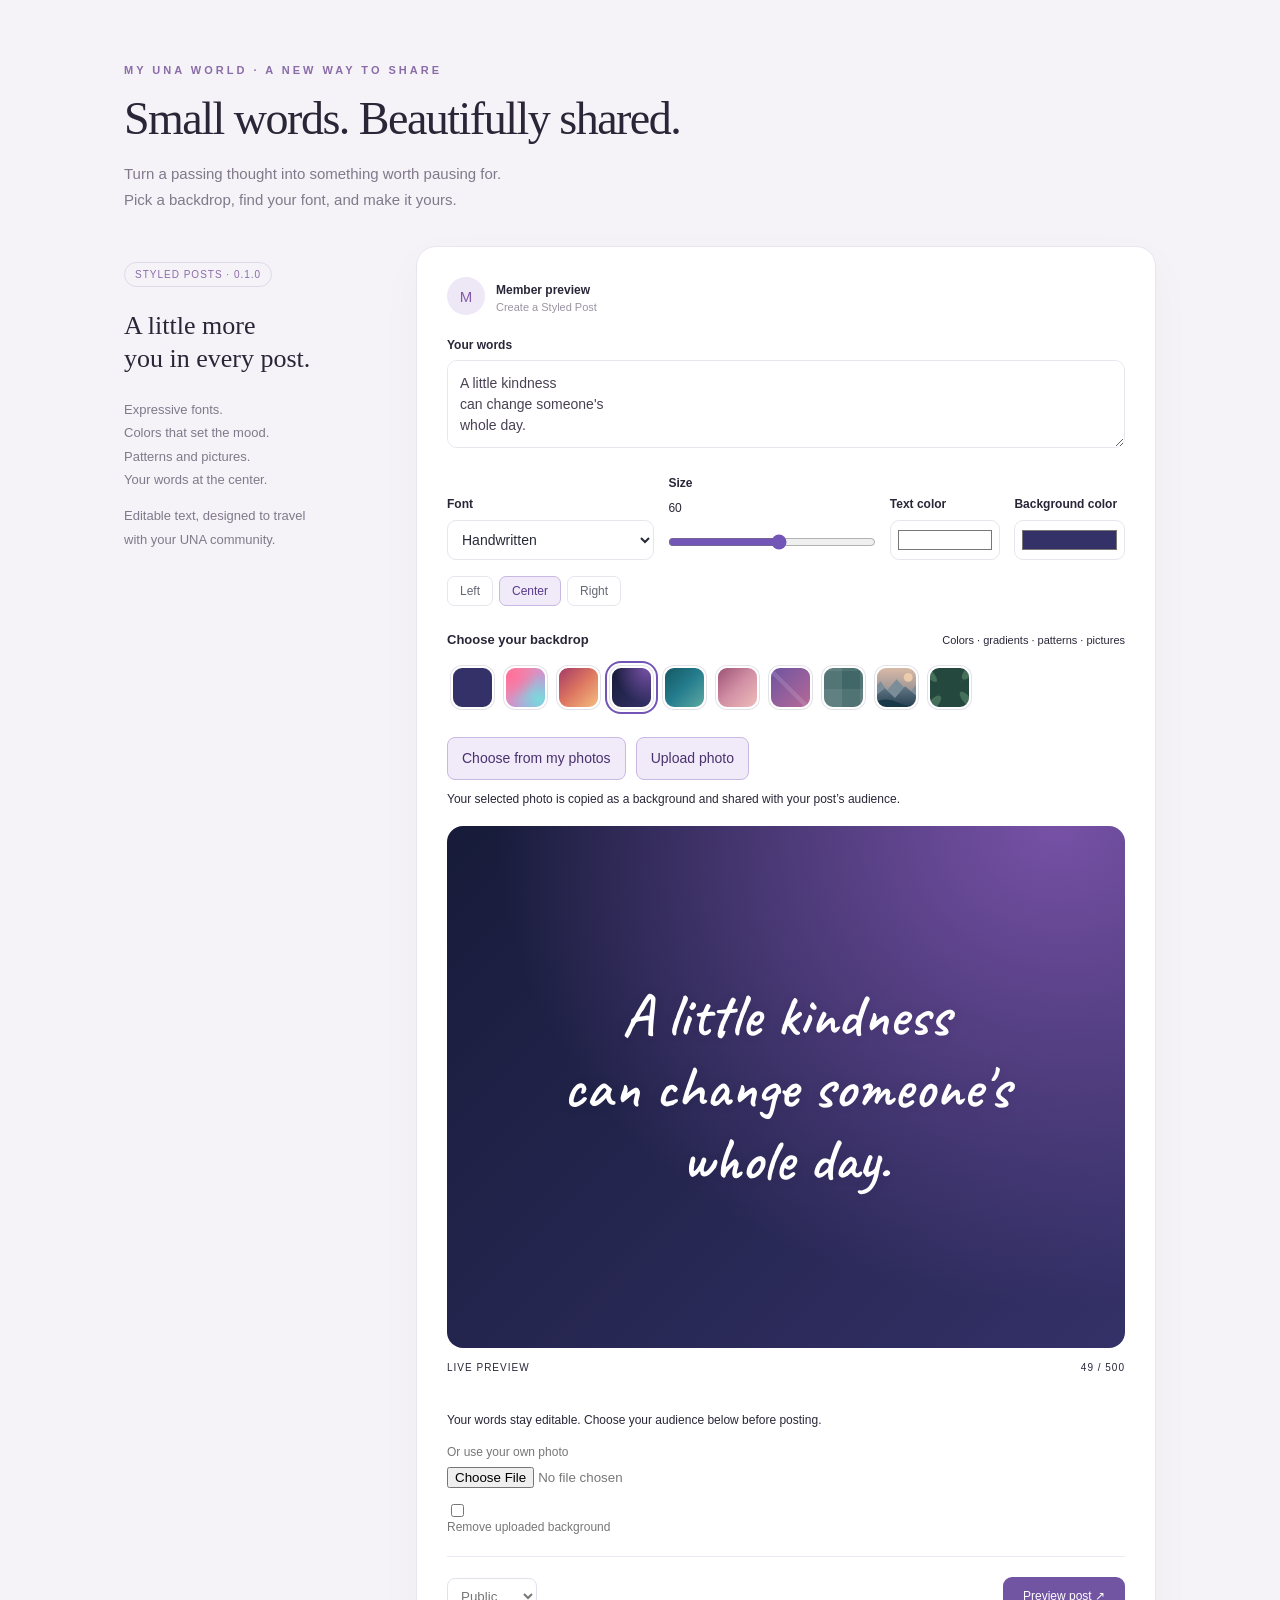
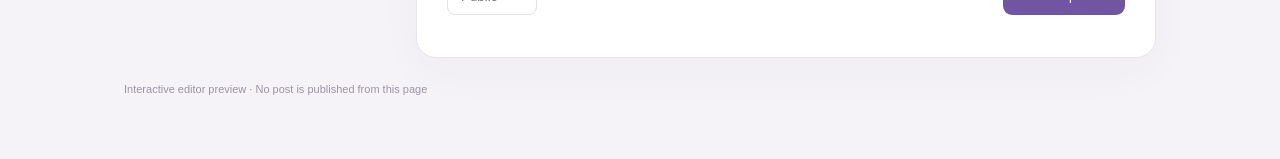
==== preview/index.html @ e05cf2c1 "Import verified Styled Posts 0.1.0 RC3 source Exact source tree from local development checkpoint a1" ====
<!doctype html><html lang="en"><head><meta charset="utf-8"><meta name="viewport" content="width=device-width,initial-scale=1"><title>My UNA Styled Posts — Editor preview</title><link rel="stylesheet" href="../modules/newton/my_una_styled_posts/template/css/card.css"><link rel="stylesheet" href="../modules/newton/my_una_styled_posts/template/css/composer.css"><style>
*{box-sizing:border-box}body{margin:0;background:#f5f3f7;color:#292638;font-family:Arial,sans-serif}.shell{max-width:1080px;margin:64px auto;padding:0 24px}.eyebrow{color:#8a6ca8;font-size:11px;letter-spacing:3px;font-weight:bold}h1{font-family:Georgia,serif;font-size:46px;letter-spacing:-1.5px;font-weight:400;margin:16px 0}.intro{color:#81798b;line-height:1.7;max-width:500px;font-size:15px;margin-bottom:34px}.workspace{display:grid;grid-template-columns:250px minmax(0,1fr);gap:42px}.note{padding-top:16px}.note h2{font:400 26px/1.3 Georgia,serif}.note p{font-size:13px;line-height:1.8;color:#81798b}.pill{display:inline-block;border:1px solid #e0d8ea;color:#8a6ca8;border-radius:20px;padding:6px 10px;font-size:10px;letter-spacing:1px}.editor{min-width:0;background:white;padding:30px;border-radius:20px;border:1px solid #e9e4ee;box-shadow:0 14px 45px #47305608}.author{display:flex;gap:11px;align-items:center;margin-bottom:20px}.avatar{width:38px;height:38px;border-radius:50%;background:#eee7f5;color:#8159a8;display:grid;place-items:center;font-size:15px}.author strong{font-size:12px}.author small{display:block;color:#9993a2;font-size:11px;margin-top:3px}.words{width:100%;resize:vertical;min-height:88px;border:1px solid #e7e6ed;border-radius:10px;padding:12px;font:14px/1.5 Arial;margin:7px 0 22px;color:#494154}.field-label{font-size:12px;font-weight:bold}.upload{display:block;font-size:12px;margin-top:16px;color:#777}.upload input{display:block;margin-top:8px;max-width:100%}.actions{display:flex;justify-content:space-between;align-items:center;border-top:1px solid #eee8f3;margin-top:22px;padding-top:20px}.actions select{padding:9px;border:1px solid #e5dfec;border-radius:8px;color:#777;background:white}.actions button{background:#7255a2;color:white;border:0;border-radius:9px;padding:12px 20px;font-size:12px}.preview-banner{font-size:11px;color:#9d94a5;margin:25px 0}.demo-message{font-size:12px;color:#7255a2}@media(max-width:760px){.shell{margin:30px auto}.workspace{grid-template-columns:1fr;gap:12px}.note{display:none}h1{font-size:36px}.editor{padding:18px}.intro{margin-bottom:22px}}
</style></head><body><main class="shell"><div class="eyebrow">MY UNA WORLD · A NEW WAY TO SHARE</div><h1>Small words. Beautifully shared.</h1><p class="intro">Turn a passing thought into something worth pausing for.<br>Pick a backdrop, find your font, and make it yours.</p><div class="workspace"><aside class="note"><span class="pill">STYLED POSTS · 0.1.0</span><h2>A little more<br>you in every post.</h2><p>Expressive fonts.<br>Colors that set the mood.<br>Patterns and pictures.<br>Your words at the center.</p><p>Editable text, designed to travel<br>with your UNA community.</p></aside><section class="editor"><div class="author"><div class="avatar">M</div><div><strong>Member preview</strong><small>Create a Styled Post</small></div></div><form onsubmit="event.preventDefault();document.querySelector('.demo-message').textContent='Preview only — posting is handled by the installed UNA module.'"><label class="field-label" for="words">Your words</label><textarea class="words" name="text" id="words">A little kindness
can change someone&#039;s
whole day.</textarea><input type="hidden" name="font_name" value="classic"><input type="hidden" name="font_size" value="48"><input type="hidden" name="text_color" value="#FFFFFF"><input type="hidden" name="text_align" value="center"><input type="hidden" name="background" value="aurora"><input type="hidden" name="background_color" value="#6554C0"><section class="nwsp-composer" aria-label="Style your post"><div class="nwsp-toolbar"><label>Font<select data-control="font_name"><option value="classic">Classic</option><option value="modern">Modern</option><option value="handwritten" selected>Handwritten</option><option value="editorial">Editorial</option><option value="mono">Typewriter</option></select></label><label>Size <output data-size-label>60</output><input type="range" data-control="font_size" min="18" max="96" step="1" value="60"></label><label>Text color<input type="color" data-control="text_color" value="#FFFFFF"></label><label>Background color<input type="color" data-control="background_color" value="#343168"></label></div><div class="nwsp-align" role="group" aria-label="Text alignment"><button type="button" data-align="left" aria-label="Align Left" aria-pressed="false">Left</button><button type="button" data-align="center" aria-label="Align Center" aria-pressed="true">Center</button><button type="button" data-align="right" aria-label="Align Right" aria-pressed="false">Right</button></div><div class="nwsp-background-heading"><strong>Choose your backdrop</strong><span>Colors · gradients · patterns · pictures</span></div><div class="nwsp-swatches" role="group" aria-label="Backgrounds"><button type="button" class="nwsp-swatch" data-background="solid" aria-label="Solid color" aria-pressed="false" title="Solid color" style="background-color:#343168;background-image:none"></button><button type="button" class="nwsp-swatch" data-background="aurora" aria-label="Aurora" aria-pressed="false" title="Aurora" style="background-color:#6554C0;background-image:radial-gradient(at 10% 20%,#ff709c 0,transparent 55%),radial-gradient(at 85% 80%,#79dbda 0,transparent 60%),linear-gradient(135deg,#fa8b9c,#ad9af2)"></button><button type="button" class="nwsp-swatch" data-background="sunset" aria-label="Golden hour" aria-pressed="false" title="Golden hour" style="background-color:#6554C0;background-image:linear-gradient(135deg,#a43966,#de7760 50%,#f4be81)"></button><button type="button" class="nwsp-swatch" data-background="midnight" aria-label="Midnight" aria-pressed="true" title="Midnight" style="background-color:#6554C0;background-image:radial-gradient(at 90% 0%,#7751a6,transparent 65%),linear-gradient(135deg,#171b39,#343168)"></button><button type="button" class="nwsp-swatch" data-background="ocean" aria-label="Ocean" aria-pressed="false" title="Ocean" style="background-color:#6554C0;background-image:linear-gradient(135deg,#145965,#257d8e 50%,#5eaaa1)"></button><button type="button" class="nwsp-swatch" data-background="rose" aria-label="Rose" aria-pressed="false" title="Rose" style="background-color:#6554C0;background-image:linear-gradient(135deg,#9d5275,#d290a5,#efbdba)"></button><button type="button" class="nwsp-swatch" data-background="confetti" aria-label="Confetti" aria-pressed="false" title="Confetti" style="background-color:#6554C0;background-image:repeating-linear-gradient(45deg,transparent 0 24px,#ffffff20 24px 28px),linear-gradient(135deg,#6e54a1,#b66997)"></button><button type="button" class="nwsp-swatch" data-background="gingham" aria-label="Gingham" aria-pressed="false" title="Gingham" style="background-color:#6554C0;background-image:repeating-linear-gradient(0deg,#ffffff14 0 18px,transparent 18px 36px),repeating-linear-gradient(90deg,#ffffff18 0 18px,transparent 18px 36px),linear-gradient(#416768,#416768)"></button><button type="button" class="nwsp-swatch" data-background="mountains" aria-label="Quiet mountains" aria-pressed="false" title="Quiet mountains" style="background-color:#6554C0;background-image:none;background-image:url(../modules/newton/my_una_styled_posts/template/images/backgrounds/mountains.svg)"></button><button type="button" class="nwsp-swatch" data-background="botanical" aria-label="Botanical" aria-pressed="false" title="Botanical" style="background-color:#6554C0;background-image:none;background-image:url(../modules/newton/my_una_styled_posts/template/images/backgrounds/botanical.svg)"></button></div><div class="nwsp-photo-actions"><button type="button" data-choose-photos>Choose from my photos</button><button type="button" data-upload-photo>Upload photo</button><input type="hidden" name="background_photo" value="0"></div><p class="nwsp-help">Your selected photo is copied as a background and shared with your post’s audience.</p><dialog class="nwsp-photo-dialog" aria-label="Choose from my photos"><div class="nwsp-photo-heading"><strong>Choose from my photos</strong><button type="button" data-close-photos aria-label="Close photo picker">Close</button></div><p data-photo-status role="status" aria-live="polite"></p><div class="nwsp-photo-grid"></div><button type="button" data-more-photos hidden>Load more photos</button></dialog><div class="nwsp-preview"><article class="nwsp-card" data-font-size="60" style="--nwsp-size:60px;color:#FFFFFF;text-align:center;font-family:NW Caveat, cursive;background-color:#343168;background-image:radial-gradient(at 90% 0%,#7751a6,transparent 65%),linear-gradient(135deg,#171b39,#343168);"><div class="nwsp-text">A little kindness
can change someone&#039;s
whole day.</div></article></div><div class="nwsp-preview-footer"><span>LIVE PREVIEW</span><span data-count>0 / 500</span></div><p class="nwsp-feedback" data-feedback role="status" aria-live="polite"></p><p class="nwsp-help">Your words stay editable. Choose your audience below before posting.</p><script type="application/json" class="nwsp-config">{"available":true,"catalog":{"fonts":{"classic":{"label":"Classic","family":"Georgia, serif","enabled":true},"modern":{"label":"Modern","family":"Arial, sans-serif","enabled":true},"handwritten":{"label":"Handwritten","family":"NW Caveat, cursive","enabled":true},"editorial":{"label":"Editorial","family":"NW Playfair, Georgia, serif","enabled":true},"mono":{"label":"Typewriter","family":"Courier New, monospace","enabled":true}},"backgrounds":{"solid":{"label":"Solid color","kind":"color","css":"none","enabled":true},"aurora":{"label":"Aurora","kind":"gradient","css":"radial-gradient(at 10% 20%,#ff709c 0,transparent 55%),radial-gradient(at 85% 80%,#79dbda 0,transparent 60%),linear-gradient(135deg,#fa8b9c,#ad9af2)","enabled":true},"sunset":{"label":"Golden hour","kind":"gradient","css":"linear-gradient(135deg,#a43966,#de7760 50%,#f4be81)","enabled":true},"midnight":{"label":"Midnight","kind":"gradient","css":"radial-gradient(at 90% 0%,#7751a6,transparent 65%),linear-gradient(135deg,#171b39,#343168)","enabled":true},"ocean":{"label":"Ocean","kind":"gradient","css":"linear-gradient(135deg,#145965,#257d8e 50%,#5eaaa1)","enabled":true},"rose":{"label":"Rose","kind":"gradient","css":"linear-gradient(135deg,#9d5275,#d290a5,#efbdba)","enabled":true},"confetti":{"label":"Confetti","kind":"pattern","css":"repeating-linear-gradient(45deg,transparent 0 24px,#ffffff20 24px 28px),linear-gradient(135deg,#6e54a1,#b66997)","enabled":true},"gingham":{"label":"Gingham","kind":"pattern","css":"repeating-linear-gradient(0deg,#ffffff14 0 18px,transparent 18px 36px),repeating-linear-gradient(90deg,#ffffff18 0 18px,transparent 18px 36px),linear-gradient(#416768,#416768)","enabled":true},"mountains":{"label":"Quiet mountains","kind":"picture","file":"mountains.svg","css":"none","enabled":true},"botanical":{"label":"Botanical","kind":"picture","file":"botanical.svg","css":"none","enabled":true}}},"assetBase":"..\/modules\/newton\/my_una_styled_posts\/template\/","values":{"font_name":"handwritten","font_size":60,"text_color":"#FFFFFF","text_align":"center","background":"midnight","background_color":"#343168"},"backgroundUrl":"","photos":{"endpoint":"https:\/\/example.test\/own_photos"}}</script></section><label class="upload">Or use your own photo<input name="background_upload" type="file" accept="image/jpeg,image/png,image/webp"></label><label class="upload"><input type="checkbox" name="remove_background" value="1"> Remove uploaded background</label><div class="actions"><select aria-label="Audience"><option>Public</option><option>Friends</option><option>Only me</option></select><button type="submit">Preview post ↗</button></div><p class="demo-message" role="status"></p></form></section></div><p class="preview-banner">Interactive editor preview · No post is published from this page</p></main><script src="../modules/newton/my_una_styled_posts/js/composer.js"></script></body></html>
---- modules/newton/my_una_styled_posts/template/css/card.css ----
@font-face{font-family:'NW Caveat';src:url('../fonts/Caveat.ttf') format('truetype');font-weight:400 700;font-display:swap}
@font-face{font-family:'NW Playfair';src:url('../fonts/PlayfairDisplay.ttf') format('truetype');font-weight:400 900;font-display:swap}
.nwsp-card{container-type:inline-size;isolation:isolate;position:relative;display:flex;align-items:center;justify-content:center;width:100%;min-height:300px;aspect-ratio:1.3;box-sizing:border-box;padding:clamp(24px,6%,56px);border-radius:16px;background-size:cover;overflow:hidden}
.nwsp-card .nwsp-text{position:relative;z-index:2;width:100%;font-size:var(--nwsp-fit,var(--nwsp-size,48px));font-weight:600;line-height:1.2;white-space:pre-wrap;overflow-wrap:anywhere;word-break:normal;text-wrap:pretty;text-shadow:0 1px 12px #00000017}
.nwsp-background,.nwsp-shade{position:absolute;inset:0;width:100%;height:100%;object-fit:cover;z-index:0;pointer-events:none}
.nwsp-shade{z-index:1;background:linear-gradient(0deg,#0000004d,#00000024)}
.nwsp-card.nwsp-overflow{aspect-ratio:auto;height:auto;min-height:320px;overflow:visible}
.nwsp-card.nwsp-overflow .nwsp-background,.nwsp-card.nwsp-overflow .nwsp-shade{border-radius:inherit}
.nwsp-gallery{display:grid;grid-template-columns:repeat(auto-fit,minmax(min(100%,300px),1fr));gap:24px}
.nwsp-gallery a{text-decoration:none;color:inherit}
.nwsp-gallery .nwsp-card{min-height:280px}
@media(max-width:480px){.nwsp-card{min-height:300px;border-radius:12px}}
@media(prefers-reduced-motion:reduce){.nwsp-card *{transition:none!important}}
---- modules/newton/my_una_styled_posts/template/css/composer.css ----
.nwsp-composer{--nwsp-ink:#272938;--nwsp-muted:currentColor;--nwsp-line:#e7e6ed;color:inherit;font:14px/1.5 Arial,sans-serif;width:100%;min-width:0;box-sizing:border-box}
.nwsp-toolbar{display:grid;grid-template-columns:1.5fr 1.5fr .8fr .8fr;gap:14px;align-items:end}
.nwsp-toolbar label{font-size:12px;font-weight:600;display:grid;gap:7px;min-width:0}
.nwsp-toolbar select{width:100%;border:1px solid var(--nwsp-line);border-radius:9px;background:#fff;padding:10px;color:var(--nwsp-ink);font-size:14px}
.nwsp-toolbar input[type=color]{width:100%;height:40px;box-sizing:border-box;border:1px solid var(--nwsp-line);border-radius:9px;padding:5px;background:white;cursor:pointer}
.nwsp-toolbar input[type=range]{width:100%;accent-color:#7255b6;margin:10px 0;cursor:pointer}
.nwsp-toolbar output{font-weight:400;color:var(--nwsp-muted)}
.nwsp-align{display:flex;gap:6px;margin-top:16px}
.nwsp-align button{border:1px solid var(--nwsp-line);border-radius:7px;background:#fff;color:#656775;padding:7px 12px;cursor:pointer;font-size:12px}
.nwsp-align button[aria-pressed=true]{background:#f0eaf9;border-color:#c9b8e3;color:#593b8b}
.nwsp-background-heading{display:flex;justify-content:space-between;align-items:baseline;gap:10px;margin:24px 0 12px}
.nwsp-background-heading strong{font-size:13px;font-weight:600}
.nwsp-background-heading span{font-size:11px;color:var(--nwsp-muted)}
.nwsp-swatches{display:flex;gap:10px;flex-wrap:wrap;margin-bottom:24px;padding:4px}
.nwsp-swatch{width:43px;height:43px;border:2px solid #fff;border-radius:11px;background-size:cover;background-position:center;box-shadow:0 0 0 1px #e4e2e9;cursor:pointer;padding:0}
.nwsp-swatch[aria-pressed=true]{outline:2px solid #7255b6;outline-offset:3px}
.nwsp-preview-footer{display:flex;justify-content:space-between;font-size:10px;letter-spacing:1px;color:var(--nwsp-muted);margin-top:13px}
.nwsp-feedback{min-height:20px;font-size:12px;color:inherit;margin:10px 0 0}
.nwsp-help{font-size:12px;color:var(--nwsp-muted);margin:6px 0}
.nwsp-composer button:focus-visible,.nwsp-composer input:focus-visible,.nwsp-composer select:focus-visible{outline:3px solid #8a69c4;outline-offset:3px}
@media(max-width:520px){.nwsp-toolbar{grid-template-columns:1fr 1fr}.nwsp-background-heading{display:block}.nwsp-swatch{width:38px;height:38px}.nwsp-swatches{gap:9px}.nwsp-help{line-height:1.5}}
.nwsp-photo-actions{display:flex;gap:10px;flex-wrap:wrap;margin:0 0 10px}
.nwsp-photo-actions button,.nwsp-photo-dialog button{border:1px solid #c9b8e3;border-radius:8px;background:#f0eaf9;color:#49316d;padding:10px 14px;font:inherit;cursor:pointer}
.nwsp-photo-dialog{box-sizing:border-box;width:min(660px,calc(100vw - 28px));max-height:80vh;padding:20px;border:1px solid #c9b8e3;border-radius:14px;background:#fff;color:#292638;overflow:auto;font:14px/1.5 Arial,sans-serif}
.nwsp-photo-dialog::backdrop{background:#17102299}
.nwsp-photo-heading{display:flex;align-items:center;justify-content:space-between;gap:12px}
.nwsp-photo-grid{display:grid;grid-template-columns:repeat(3,minmax(0,1fr));gap:12px;margin-bottom:16px}
.nwsp-photo-grid button{padding:0;overflow:hidden;text-align:left;min-width:0;background:#f5f2fa}
.nwsp-photo-grid img{display:block;width:100%;aspect-ratio:1;object-fit:cover}
.nwsp-photo-grid span{display:block;padding:8px;overflow-wrap:anywhere;font-size:12px}
.nwsp-photo-dialog button:disabled{opacity:.55;cursor:default}
.nwsp-photo-dialog button:focus-visible{outline:3px solid #7255b6;outline-offset:3px}
.nwsp-photo-actions+ .nwsp-help{margin-bottom:18px}
@media(max-width:520px){.nwsp-photo-grid{grid-template-columns:repeat(2,minmax(0,1fr))}.nwsp-photo-dialog{padding:14px}}
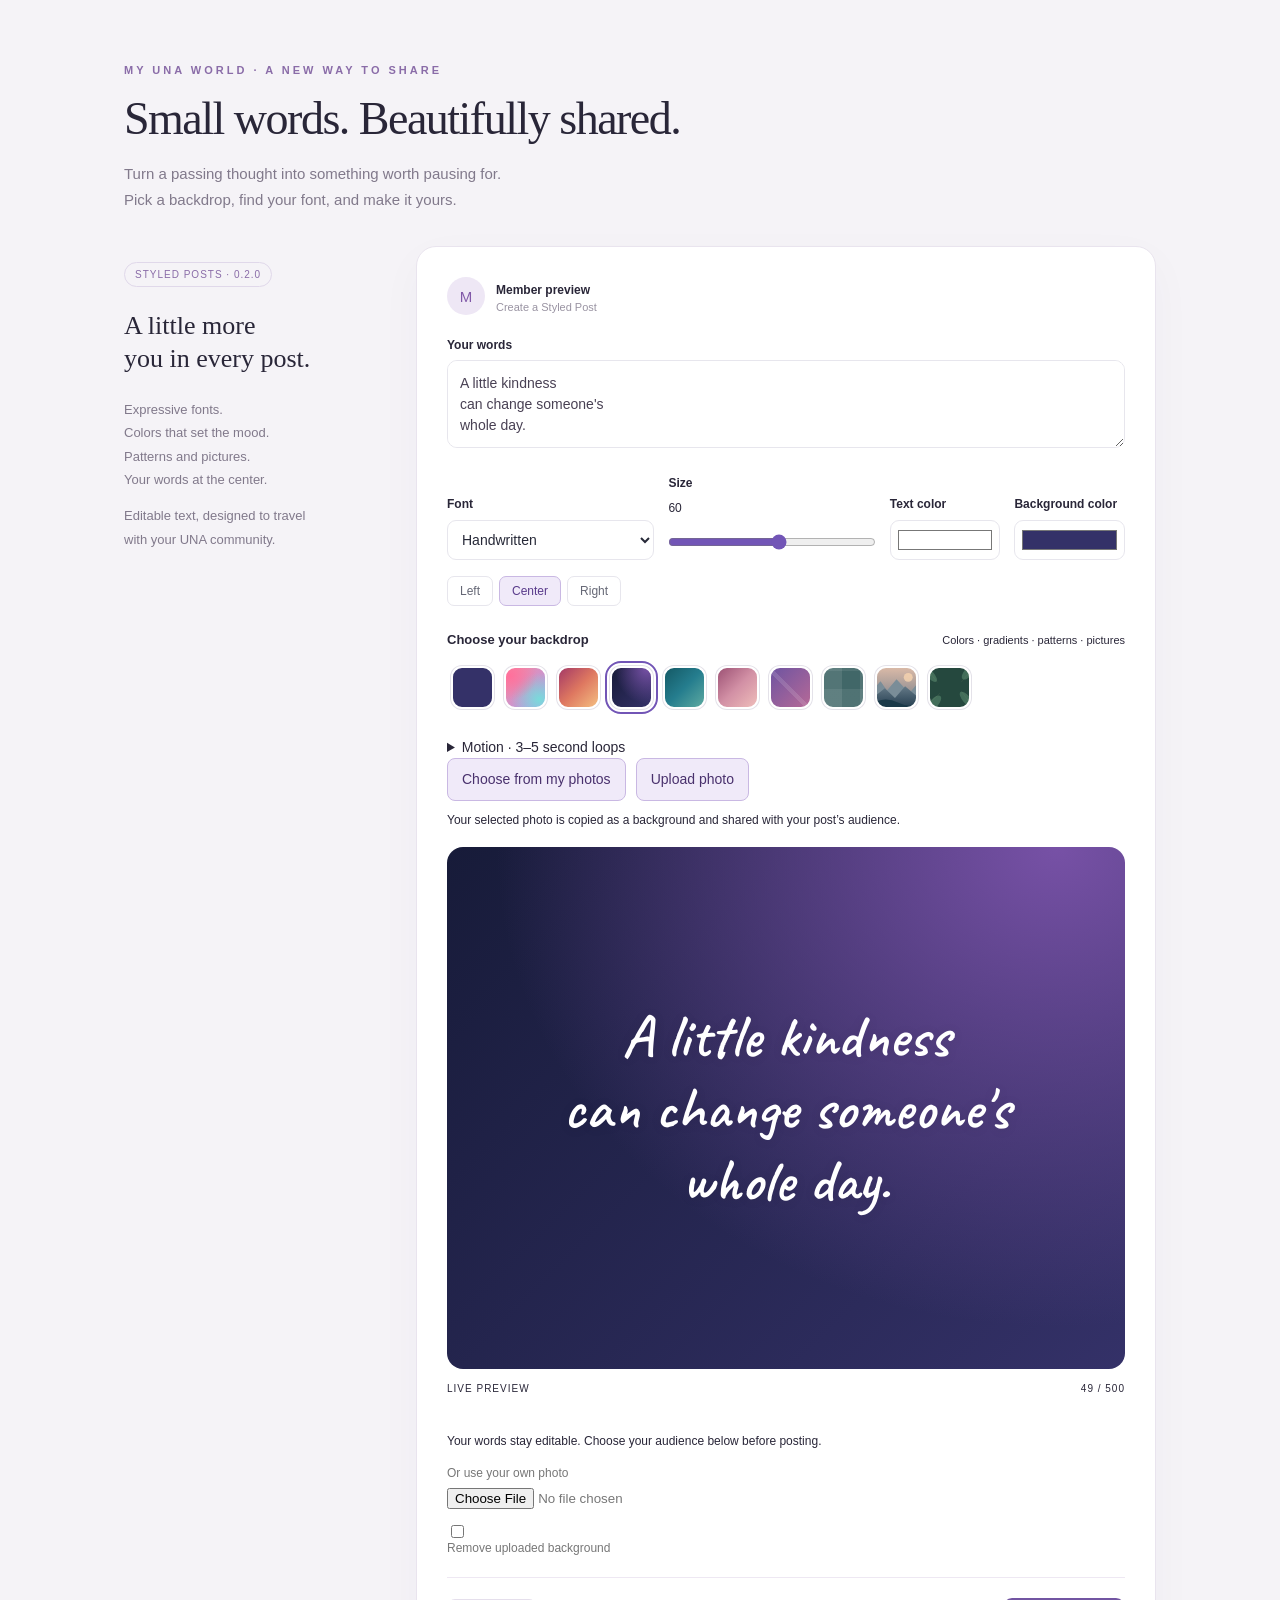
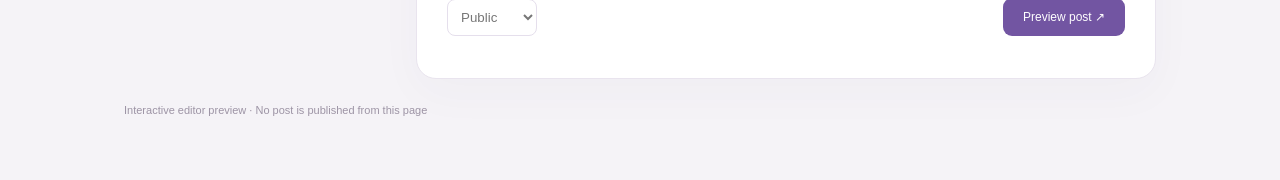
==== commit f836c219: "feat: prepare 0.2.0 motion backgrounds candidate for single-site native update testing" ====
--- a/preview/index.html
+++ b/preview/index.html
@@ -1,7 +1,7 @@
 <!doctype html><html lang="en"><head><meta charset="utf-8"><meta name="viewport" content="width=device-width,initial-scale=1"><title>My UNA Styled Posts — Editor preview</title><link rel="stylesheet" href="../modules/newton/my_una_styled_posts/template/css/card.css"><link rel="stylesheet" href="../modules/newton/my_una_styled_posts/template/css/composer.css"><style>
 *{box-sizing:border-box}body{margin:0;background:#f5f3f7;color:#292638;font-family:Arial,sans-serif}.shell{max-width:1080px;margin:64px auto;padding:0 24px}.eyebrow{color:#8a6ca8;font-size:11px;letter-spacing:3px;font-weight:bold}h1{font-family:Georgia,serif;font-size:46px;letter-spacing:-1.5px;font-weight:400;margin:16px 0}.intro{color:#81798b;line-height:1.7;max-width:500px;font-size:15px;margin-bottom:34px}.workspace{display:grid;grid-template-columns:250px minmax(0,1fr);gap:42px}.note{padding-top:16px}.note h2{font:400 26px/1.3 Georgia,serif}.note p{font-size:13px;line-height:1.8;color:#81798b}.pill{display:inline-block;border:1px solid #e0d8ea;color:#8a6ca8;border-radius:20px;padding:6px 10px;font-size:10px;letter-spacing:1px}.editor{min-width:0;background:white;padding:30px;border-radius:20px;border:1px solid #e9e4ee;box-shadow:0 14px 45px #47305608}.author{display:flex;gap:11px;align-items:center;margin-bottom:20px}.avatar{width:38px;height:38px;border-radius:50%;background:#eee7f5;color:#8159a8;display:grid;place-items:center;font-size:15px}.author strong{font-size:12px}.author small{display:block;color:#9993a2;font-size:11px;margin-top:3px}.words{width:100%;resize:vertical;min-height:88px;border:1px solid #e7e6ed;border-radius:10px;padding:12px;font:14px/1.5 Arial;margin:7px 0 22px;color:#494154}.field-label{font-size:12px;font-weight:bold}.upload{display:block;font-size:12px;margin-top:16px;color:#777}.upload input{display:block;margin-top:8px;max-width:100%}.actions{display:flex;justify-content:space-between;align-items:center;border-top:1px solid #eee8f3;margin-top:22px;padding-top:20px}.actions select{padding:9px;border:1px solid #e5dfec;border-radius:8px;color:#777;background:white}.actions button{background:#7255a2;color:white;border:0;border-radius:9px;padding:12px 20px;font-size:12px}.preview-banner{font-size:11px;color:#9d94a5;margin:25px 0}.demo-message{font-size:12px;color:#7255a2}@media(max-width:760px){.shell{margin:30px auto}.workspace{grid-template-columns:1fr;gap:12px}.note{display:none}h1{font-size:36px}.editor{padding:18px}.intro{margin-bottom:22px}}
-</style></head><body><main class="shell"><div class="eyebrow">MY UNA WORLD · A NEW WAY TO SHARE</div><h1>Small words. Beautifully shared.</h1><p class="intro">Turn a passing thought into something worth pausing for.<br>Pick a backdrop, find your font, and make it yours.</p><div class="workspace"><aside class="note"><span class="pill">STYLED POSTS · 0.1.0</span><h2>A little more<br>you in every post.</h2><p>Expressive fonts.<br>Colors that set the mood.<br>Patterns and pictures.<br>Your words at the center.</p><p>Editable text, designed to travel<br>with your UNA community.</p></aside><section class="editor"><div class="author"><div class="avatar">M</div><div><strong>Member preview</strong><small>Create a Styled Post</small></div></div><form onsubmit="event.preventDefault();document.querySelector('.demo-message').textContent='Preview only — posting is handled by the installed UNA module.'"><label class="field-label" for="words">Your words</label><textarea class="words" name="text" id="words">A little kindness
+</style></head><body><main class="shell"><div class="eyebrow">MY UNA WORLD · A NEW WAY TO SHARE</div><h1>Small words. Beautifully shared.</h1><p class="intro">Turn a passing thought into something worth pausing for.<br>Pick a backdrop, find your font, and make it yours.</p><div class="workspace"><aside class="note"><span class="pill">STYLED POSTS · 0.2.0</span><h2>A little more<br>you in every post.</h2><p>Expressive fonts.<br>Colors that set the mood.<br>Patterns and pictures.<br>Your words at the center.</p><p>Editable text, designed to travel<br>with your UNA community.</p></aside><section class="editor"><div class="author"><div class="avatar">M</div><div><strong>Member preview</strong><small>Create a Styled Post</small></div></div><form onsubmit="event.preventDefault();document.querySelector('.demo-message').textContent='Preview only — posting is handled by the installed UNA module.'"><label class="field-label" for="words">Your words</label><textarea class="words" name="text" id="words">A little kindness
 can change someone&#039;s
-whole day.</textarea><input type="hidden" name="font_name" value="classic"><input type="hidden" name="font_size" value="48"><input type="hidden" name="text_color" value="#FFFFFF"><input type="hidden" name="text_align" value="center"><input type="hidden" name="background" value="aurora"><input type="hidden" name="background_color" value="#6554C0"><section class="nwsp-composer" aria-label="Style your post"><div class="nwsp-toolbar"><label>Font<select data-control="font_name"><option value="classic">Classic</option><option value="modern">Modern</option><option value="handwritten" selected>Handwritten</option><option value="editorial">Editorial</option><option value="mono">Typewriter</option></select></label><label>Size <output data-size-label>60</output><input type="range" data-control="font_size" min="18" max="96" step="1" value="60"></label><label>Text color<input type="color" data-control="text_color" value="#FFFFFF"></label><label>Background color<input type="color" data-control="background_color" value="#343168"></label></div><div class="nwsp-align" role="group" aria-label="Text alignment"><button type="button" data-align="left" aria-label="Align Left" aria-pressed="false">Left</button><button type="button" data-align="center" aria-label="Align Center" aria-pressed="true">Center</button><button type="button" data-align="right" aria-label="Align Right" aria-pressed="false">Right</button></div><div class="nwsp-background-heading"><strong>Choose your backdrop</strong><span>Colors · gradients · patterns · pictures</span></div><div class="nwsp-swatches" role="group" aria-label="Backgrounds"><button type="button" class="nwsp-swatch" data-background="solid" aria-label="Solid color" aria-pressed="false" title="Solid color" style="background-color:#343168;background-image:none"></button><button type="button" class="nwsp-swatch" data-background="aurora" aria-label="Aurora" aria-pressed="false" title="Aurora" style="background-color:#6554C0;background-image:radial-gradient(at 10% 20%,#ff709c 0,transparent 55%),radial-gradient(at 85% 80%,#79dbda 0,transparent 60%),linear-gradient(135deg,#fa8b9c,#ad9af2)"></button><button type="button" class="nwsp-swatch" data-background="sunset" aria-label="Golden hour" aria-pressed="false" title="Golden hour" style="background-color:#6554C0;background-image:linear-gradient(135deg,#a43966,#de7760 50%,#f4be81)"></button><button type="button" class="nwsp-swatch" data-background="midnight" aria-label="Midnight" aria-pressed="true" title="Midnight" style="background-color:#6554C0;background-image:radial-gradient(at 90% 0%,#7751a6,transparent 65%),linear-gradient(135deg,#171b39,#343168)"></button><button type="button" class="nwsp-swatch" data-background="ocean" aria-label="Ocean" aria-pressed="false" title="Ocean" style="background-color:#6554C0;background-image:linear-gradient(135deg,#145965,#257d8e 50%,#5eaaa1)"></button><button type="button" class="nwsp-swatch" data-background="rose" aria-label="Rose" aria-pressed="false" title="Rose" style="background-color:#6554C0;background-image:linear-gradient(135deg,#9d5275,#d290a5,#efbdba)"></button><button type="button" class="nwsp-swatch" data-background="confetti" aria-label="Confetti" aria-pressed="false" title="Confetti" style="background-color:#6554C0;background-image:repeating-linear-gradient(45deg,transparent 0 24px,#ffffff20 24px 28px),linear-gradient(135deg,#6e54a1,#b66997)"></button><button type="button" class="nwsp-swatch" data-background="gingham" aria-label="Gingham" aria-pressed="false" title="Gingham" style="background-color:#6554C0;background-image:repeating-linear-gradient(0deg,#ffffff14 0 18px,transparent 18px 36px),repeating-linear-gradient(90deg,#ffffff18 0 18px,transparent 18px 36px),linear-gradient(#416768,#416768)"></button><button type="button" class="nwsp-swatch" data-background="mountains" aria-label="Quiet mountains" aria-pressed="false" title="Quiet mountains" style="background-color:#6554C0;background-image:none;background-image:url(../modules/newton/my_una_styled_posts/template/images/backgrounds/mountains.svg)"></button><button type="button" class="nwsp-swatch" data-background="botanical" aria-label="Botanical" aria-pressed="false" title="Botanical" style="background-color:#6554C0;background-image:none;background-image:url(../modules/newton/my_una_styled_posts/template/images/backgrounds/botanical.svg)"></button></div><div class="nwsp-photo-actions"><button type="button" data-choose-photos>Choose from my photos</button><button type="button" data-upload-photo>Upload photo</button><input type="hidden" name="background_photo" value="0"></div><p class="nwsp-help">Your selected photo is copied as a background and shared with your post’s audience.</p><dialog class="nwsp-photo-dialog" aria-label="Choose from my photos"><div class="nwsp-photo-heading"><strong>Choose from my photos</strong><button type="button" data-close-photos aria-label="Close photo picker">Close</button></div><p data-photo-status role="status" aria-live="polite"></p><div class="nwsp-photo-grid"></div><button type="button" data-more-photos hidden>Load more photos</button></dialog><div class="nwsp-preview"><article class="nwsp-card" data-font-size="60" style="--nwsp-size:60px;color:#FFFFFF;text-align:center;font-family:NW Caveat, cursive;background-color:#343168;background-image:radial-gradient(at 90% 0%,#7751a6,transparent 65%),linear-gradient(135deg,#171b39,#343168);"><div class="nwsp-text">A little kindness
+whole day.</textarea><input type="hidden" name="font_name" value="classic"><input type="hidden" name="font_size" value="48"><input type="hidden" name="text_color" value="#FFFFFF"><input type="hidden" name="text_align" value="center"><input type="hidden" name="background" value="aurora"><input type="hidden" name="background_color" value="#6554C0"><section class="nwsp-composer" aria-label="Style your post"><div class="nwsp-toolbar"><label>Font<select data-control="font_name"><option value="classic">Classic</option><option value="modern">Modern</option><option value="handwritten" selected>Handwritten</option><option value="editorial">Editorial</option><option value="mono">Typewriter</option></select></label><label>Size <output data-size-label>60</output><input type="range" data-control="font_size" min="18" max="96" step="1" value="60"></label><label>Text color<input type="color" data-control="text_color" value="#FFFFFF"></label><label>Background color<input type="color" data-control="background_color" value="#343168"></label></div><div class="nwsp-align" role="group" aria-label="Text alignment"><button type="button" data-align="left" aria-label="Align Left" aria-pressed="false">Left</button><button type="button" data-align="center" aria-label="Align Center" aria-pressed="true">Center</button><button type="button" data-align="right" aria-label="Align Right" aria-pressed="false">Right</button></div><div class="nwsp-background-heading"><strong>Choose your backdrop</strong><span>Colors · gradients · patterns · pictures</span></div><div class="nwsp-swatches" role="group" aria-label="Backgrounds"><button type="button" class="nwsp-swatch" data-background="solid" aria-label="Solid color" aria-pressed="false" title="Solid color" style="background-color:#343168;background-image:none"></button><button type="button" class="nwsp-swatch" data-background="aurora" aria-label="Aurora" aria-pressed="false" title="Aurora" style="background-color:#6554C0;background-image:radial-gradient(at 10% 20%,#ff709c 0,transparent 55%),radial-gradient(at 85% 80%,#79dbda 0,transparent 60%),linear-gradient(135deg,#fa8b9c,#ad9af2)"></button><button type="button" class="nwsp-swatch" data-background="sunset" aria-label="Golden hour" aria-pressed="false" title="Golden hour" style="background-color:#6554C0;background-image:linear-gradient(135deg,#a43966,#de7760 50%,#f4be81)"></button><button type="button" class="nwsp-swatch" data-background="midnight" aria-label="Midnight" aria-pressed="true" title="Midnight" style="background-color:#6554C0;background-image:radial-gradient(at 90% 0%,#7751a6,transparent 65%),linear-gradient(135deg,#171b39,#343168)"></button><button type="button" class="nwsp-swatch" data-background="ocean" aria-label="Ocean" aria-pressed="false" title="Ocean" style="background-color:#6554C0;background-image:linear-gradient(135deg,#145965,#257d8e 50%,#5eaaa1)"></button><button type="button" class="nwsp-swatch" data-background="rose" aria-label="Rose" aria-pressed="false" title="Rose" style="background-color:#6554C0;background-image:linear-gradient(135deg,#9d5275,#d290a5,#efbdba)"></button><button type="button" class="nwsp-swatch" data-background="confetti" aria-label="Confetti" aria-pressed="false" title="Confetti" style="background-color:#6554C0;background-image:repeating-linear-gradient(45deg,transparent 0 24px,#ffffff20 24px 28px),linear-gradient(135deg,#6e54a1,#b66997)"></button><button type="button" class="nwsp-swatch" data-background="gingham" aria-label="Gingham" aria-pressed="false" title="Gingham" style="background-color:#6554C0;background-image:repeating-linear-gradient(0deg,#ffffff14 0 18px,transparent 18px 36px),repeating-linear-gradient(90deg,#ffffff18 0 18px,transparent 18px 36px),linear-gradient(#416768,#416768)"></button><button type="button" class="nwsp-swatch" data-background="mountains" aria-label="Quiet mountains" aria-pressed="false" title="Quiet mountains" style="background-color:#6554C0;background-image:none;background-image:url(../modules/newton/my_una_styled_posts/template/images/backgrounds/mountains.svg)"></button><button type="button" class="nwsp-swatch" data-background="botanical" aria-label="Botanical" aria-pressed="false" title="Botanical" style="background-color:#6554C0;background-image:none;background-image:url(../modules/newton/my_una_styled_posts/template/images/backgrounds/botanical.svg)"></button></div><details class="nwsp-motion-choices"><summary>Motion · 3–5 second loops</summary><div class="nwsp-swatches" role="group" aria-label="Motion backgrounds"><button type="button" class="nwsp-swatch" data-background="motion_tides" aria-label="Moving tides" aria-pressed="false" title="Moving tides" style="background-color:#6554C0;background-image:linear-gradient(135deg,#145965,#257d8e);background-image:url(../modules/newton/my_una_styled_posts/template/motion/tides.jpg)"></button><button type="button" class="nwsp-swatch" data-background="motion_glow" aria-label="Soft glow" aria-pressed="false" title="Soft glow" style="background-color:#6554C0;background-image:linear-gradient(135deg,#56385b,#9d5275);background-image:url(../modules/newton/my_una_styled_posts/template/motion/glow.jpg)"></button></div><button type="button" data-upload-motion>Upload video or GIF</button><p class="nwsp-help">MP4, WebM, MOV or animated GIF · 3–5 seconds · up to 8 MiB · 1280 pixels per side. Played without sound.</p></details><div class="nwsp-photo-actions"><button type="button" data-choose-photos>Choose from my photos</button><button type="button" data-upload-photo>Upload photo</button><input type="hidden" name="background_photo" value="0"></div><p class="nwsp-help">Your selected photo is copied as a background and shared with your post’s audience.</p><dialog class="nwsp-photo-dialog" aria-label="Choose from my photos"><div class="nwsp-photo-heading"><strong>Choose from my photos</strong><button type="button" data-close-photos aria-label="Close photo picker">Close</button></div><p data-photo-status role="status" aria-live="polite"></p><div class="nwsp-photo-grid"></div><button type="button" data-more-photos hidden>Load more photos</button></dialog><div class="nwsp-preview"><article class="nwsp-card" data-font-size="60" style="--nwsp-size:60px;color:#FFFFFF;text-align:center;font-family:NW Caveat, cursive;background-color:#343168;background-image:radial-gradient(at 90% 0%,#7751a6,transparent 65%),linear-gradient(135deg,#171b39,#343168);"><div class="nwsp-text">A little kindness
 can change someone&#039;s
-whole day.</div></article></div><div class="nwsp-preview-footer"><span>LIVE PREVIEW</span><span data-count>0 / 500</span></div><p class="nwsp-feedback" data-feedback role="status" aria-live="polite"></p><p class="nwsp-help">Your words stay editable. Choose your audience below before posting.</p><script type="application/json" class="nwsp-config">{"available":true,"catalog":{"fonts":{"classic":{"label":"Classic","family":"Georgia, serif","enabled":true},"modern":{"label":"Modern","family":"Arial, sans-serif","enabled":true},"handwritten":{"label":"Handwritten","family":"NW Caveat, cursive","enabled":true},"editorial":{"label":"Editorial","family":"NW Playfair, Georgia, serif","enabled":true},"mono":{"label":"Typewriter","family":"Courier New, monospace","enabled":true}},"backgrounds":{"solid":{"label":"Solid color","kind":"color","css":"none","enabled":true},"aurora":{"label":"Aurora","kind":"gradient","css":"radial-gradient(at 10% 20%,#ff709c 0,transparent 55%),radial-gradient(at 85% 80%,#79dbda 0,transparent 60%),linear-gradient(135deg,#fa8b9c,#ad9af2)","enabled":true},"sunset":{"label":"Golden hour","kind":"gradient","css":"linear-gradient(135deg,#a43966,#de7760 50%,#f4be81)","enabled":true},"midnight":{"label":"Midnight","kind":"gradient","css":"radial-gradient(at 90% 0%,#7751a6,transparent 65%),linear-gradient(135deg,#171b39,#343168)","enabled":true},"ocean":{"label":"Ocean","kind":"gradient","css":"linear-gradient(135deg,#145965,#257d8e 50%,#5eaaa1)","enabled":true},"rose":{"label":"Rose","kind":"gradient","css":"linear-gradient(135deg,#9d5275,#d290a5,#efbdba)","enabled":true},"confetti":{"label":"Confetti","kind":"pattern","css":"repeating-linear-gradient(45deg,transparent 0 24px,#ffffff20 24px 28px),linear-gradient(135deg,#6e54a1,#b66997)","enabled":true},"gingham":{"label":"Gingham","kind":"pattern","css":"repeating-linear-gradient(0deg,#ffffff14 0 18px,transparent 18px 36px),repeating-linear-gradient(90deg,#ffffff18 0 18px,transparent 18px 36px),linear-gradient(#416768,#416768)","enabled":true},"mountains":{"label":"Quiet mountains","kind":"picture","file":"mountains.svg","css":"none","enabled":true},"botanical":{"label":"Botanical","kind":"picture","file":"botanical.svg","css":"none","enabled":true}}},"assetBase":"..\/modules\/newton\/my_una_styled_posts\/template\/","values":{"font_name":"handwritten","font_size":60,"text_color":"#FFFFFF","text_align":"center","background":"midnight","background_color":"#343168"},"backgroundUrl":"","photos":{"endpoint":"https:\/\/example.test\/own_photos"}}</script></section><label class="upload">Or use your own photo<input name="background_upload" type="file" accept="image/jpeg,image/png,image/webp"></label><label class="upload"><input type="checkbox" name="remove_background" value="1"> Remove uploaded background</label><div class="actions"><select aria-label="Audience"><option>Public</option><option>Friends</option><option>Only me</option></select><button type="submit">Preview post ↗</button></div><p class="demo-message" role="status"></p></form></section></div><p class="preview-banner">Interactive editor preview · No post is published from this page</p></main><script src="../modules/newton/my_una_styled_posts/js/composer.js"></script></body></html>
+whole day.</div></article></div><div class="nwsp-preview-footer"><span>LIVE PREVIEW</span><span data-count>0 / 500</span></div><p class="nwsp-feedback" data-feedback role="status" aria-live="polite"></p><p class="nwsp-help">Your words stay editable. Choose your audience below before posting.</p><script type="application/json" class="nwsp-config">{"available":true,"catalog":{"fonts":{"classic":{"label":"Classic","family":"Georgia, serif","enabled":true},"modern":{"label":"Modern","family":"Arial, sans-serif","enabled":true},"handwritten":{"label":"Handwritten","family":"NW Caveat, cursive","enabled":true},"editorial":{"label":"Editorial","family":"NW Playfair, Georgia, serif","enabled":true},"mono":{"label":"Typewriter","family":"Courier New, monospace","enabled":true}},"backgrounds":{"solid":{"label":"Solid color","kind":"color","css":"none","enabled":true},"aurora":{"label":"Aurora","kind":"gradient","css":"radial-gradient(at 10% 20%,#ff709c 0,transparent 55%),radial-gradient(at 85% 80%,#79dbda 0,transparent 60%),linear-gradient(135deg,#fa8b9c,#ad9af2)","enabled":true},"sunset":{"label":"Golden hour","kind":"gradient","css":"linear-gradient(135deg,#a43966,#de7760 50%,#f4be81)","enabled":true},"midnight":{"label":"Midnight","kind":"gradient","css":"radial-gradient(at 90% 0%,#7751a6,transparent 65%),linear-gradient(135deg,#171b39,#343168)","enabled":true},"ocean":{"label":"Ocean","kind":"gradient","css":"linear-gradient(135deg,#145965,#257d8e 50%,#5eaaa1)","enabled":true},"rose":{"label":"Rose","kind":"gradient","css":"linear-gradient(135deg,#9d5275,#d290a5,#efbdba)","enabled":true},"confetti":{"label":"Confetti","kind":"pattern","css":"repeating-linear-gradient(45deg,transparent 0 24px,#ffffff20 24px 28px),linear-gradient(135deg,#6e54a1,#b66997)","enabled":true},"gingham":{"label":"Gingham","kind":"pattern","css":"repeating-linear-gradient(0deg,#ffffff14 0 18px,transparent 18px 36px),repeating-linear-gradient(90deg,#ffffff18 0 18px,transparent 18px 36px),linear-gradient(#416768,#416768)","enabled":true},"mountains":{"label":"Quiet mountains","kind":"picture","file":"mountains.svg","css":"none","enabled":true},"botanical":{"label":"Botanical","kind":"picture","file":"botanical.svg","css":"none","enabled":true},"motion_tides":{"label":"Moving tides","kind":"motion","clip":"tides.mp4","poster":"tides.jpg","css":"linear-gradient(135deg,#145965,#257d8e)","enabled":true},"motion_glow":{"label":"Soft glow","kind":"motion","clip":"glow.mp4","poster":"glow.jpg","css":"linear-gradient(135deg,#56385b,#9d5275)","enabled":true}}},"assetBase":"..\/modules\/newton\/my_una_styled_posts\/template\/","values":{"font_name":"handwritten","font_size":60,"text_color":"#FFFFFF","text_align":"center","background":"midnight","background_color":"#343168"},"backgroundUrl":"","photos":{"endpoint":"https:\/\/example.test\/own_photos","motionUploads":true}}</script></section><label class="upload">Or use your own photo<input name="background_upload" type="file" accept="image/jpeg,image/png,image/webp"></label><label class="upload"><input type="checkbox" name="remove_background" value="1"> Remove uploaded background</label><div class="actions"><select aria-label="Audience"><option>Public</option><option>Friends</option><option>Only me</option></select><button type="submit">Preview post ↗</button></div><p class="demo-message" role="status"></p></form></section></div><p class="preview-banner">Interactive editor preview · No post is published from this page</p></main><script src="../modules/newton/my_una_styled_posts/js/composer.js"></script></body></html>
--- a/modules/newton/my_una_styled_posts/template/css/card.css
+++ b/modules/newton/my_una_styled_posts/template/css/card.css
@@ -11,3 +11,6 @@
 .nwsp-gallery .nwsp-card{min-height:280px}
 @media(max-width:480px){.nwsp-card{min-height:300px;border-radius:12px}}
 @media(prefers-reduced-motion:reduce){.nwsp-card *{transition:none!important}}
+.nwsp-motion-toggle{position:absolute;z-index:3;bottom:12px;right:12px;border:1px solid #ffffff80;border-radius:20px;padding:6px 12px;background:#101525cc;color:#fff;font:13px Arial,sans-serif;cursor:pointer}
+.nwsp-motion-status{position:absolute;z-index:3;left:12px;bottom:12px;max-width:65%;font:12px Arial,sans-serif;color:#fff;background:#101525cc;border-radius:6px;padding:4px 8px}
+.nwsp-motion-status:empty{display:none}
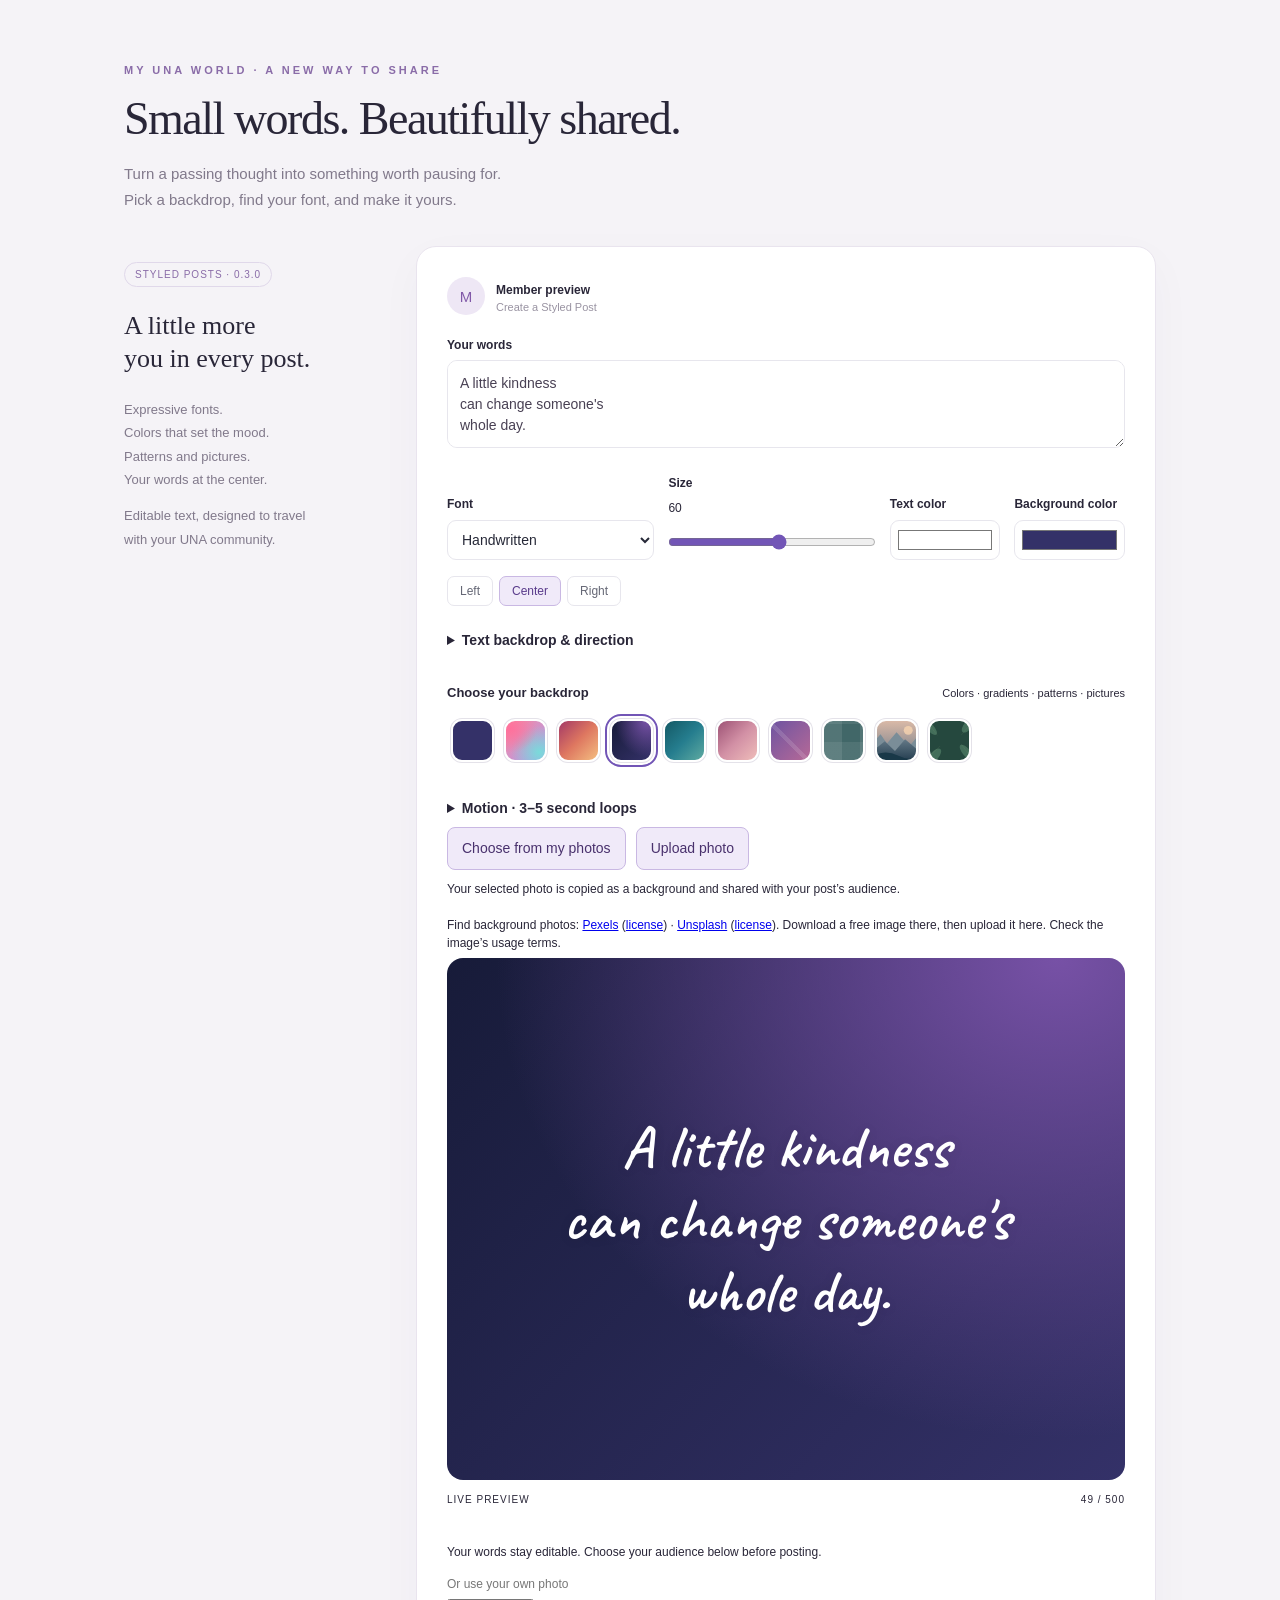
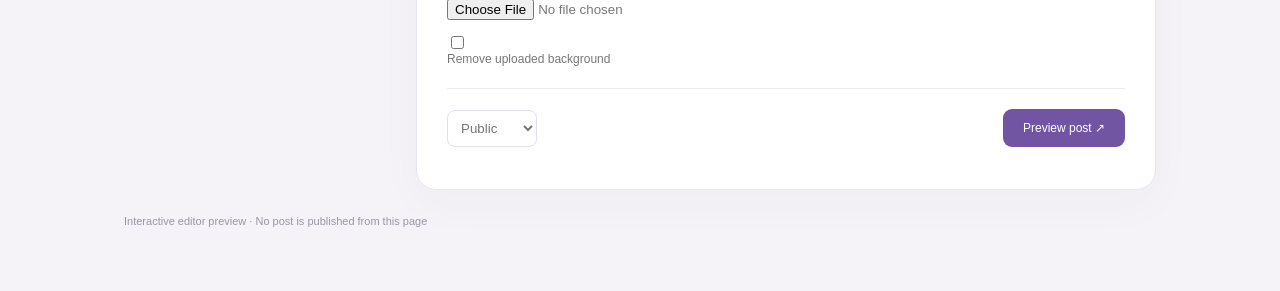
==== commit d0fc89bf: "Add readable text backdrops, image framing, Arabic and gallery browsing" ====
--- a/preview/index.html
+++ b/preview/index.html
@@ -1,7 +1,7 @@
 <!doctype html><html lang="en"><head><meta charset="utf-8"><meta name="viewport" content="width=device-width,initial-scale=1"><title>My UNA Styled Posts — Editor preview</title><link rel="stylesheet" href="../modules/newton/my_una_styled_posts/template/css/card.css"><link rel="stylesheet" href="../modules/newton/my_una_styled_posts/template/css/composer.css"><style>
 *{box-sizing:border-box}body{margin:0;background:#f5f3f7;color:#292638;font-family:Arial,sans-serif}.shell{max-width:1080px;margin:64px auto;padding:0 24px}.eyebrow{color:#8a6ca8;font-size:11px;letter-spacing:3px;font-weight:bold}h1{font-family:Georgia,serif;font-size:46px;letter-spacing:-1.5px;font-weight:400;margin:16px 0}.intro{color:#81798b;line-height:1.7;max-width:500px;font-size:15px;margin-bottom:34px}.workspace{display:grid;grid-template-columns:250px minmax(0,1fr);gap:42px}.note{padding-top:16px}.note h2{font:400 26px/1.3 Georgia,serif}.note p{font-size:13px;line-height:1.8;color:#81798b}.pill{display:inline-block;border:1px solid #e0d8ea;color:#8a6ca8;border-radius:20px;padding:6px 10px;font-size:10px;letter-spacing:1px}.editor{min-width:0;background:white;padding:30px;border-radius:20px;border:1px solid #e9e4ee;box-shadow:0 14px 45px #47305608}.author{display:flex;gap:11px;align-items:center;margin-bottom:20px}.avatar{width:38px;height:38px;border-radius:50%;background:#eee7f5;color:#8159a8;display:grid;place-items:center;font-size:15px}.author strong{font-size:12px}.author small{display:block;color:#9993a2;font-size:11px;margin-top:3px}.words{width:100%;resize:vertical;min-height:88px;border:1px solid #e7e6ed;border-radius:10px;padding:12px;font:14px/1.5 Arial;margin:7px 0 22px;color:#494154}.field-label{font-size:12px;font-weight:bold}.upload{display:block;font-size:12px;margin-top:16px;color:#777}.upload input{display:block;margin-top:8px;max-width:100%}.actions{display:flex;justify-content:space-between;align-items:center;border-top:1px solid #eee8f3;margin-top:22px;padding-top:20px}.actions select{padding:9px;border:1px solid #e5dfec;border-radius:8px;color:#777;background:white}.actions button{background:#7255a2;color:white;border:0;border-radius:9px;padding:12px 20px;font-size:12px}.preview-banner{font-size:11px;color:#9d94a5;margin:25px 0}.demo-message{font-size:12px;color:#7255a2}@media(max-width:760px){.shell{margin:30px auto}.workspace{grid-template-columns:1fr;gap:12px}.note{display:none}h1{font-size:36px}.editor{padding:18px}.intro{margin-bottom:22px}}
-</style></head><body><main class="shell"><div class="eyebrow">MY UNA WORLD · A NEW WAY TO SHARE</div><h1>Small words. Beautifully shared.</h1><p class="intro">Turn a passing thought into something worth pausing for.<br>Pick a backdrop, find your font, and make it yours.</p><div class="workspace"><aside class="note"><span class="pill">STYLED POSTS · 0.2.0</span><h2>A little more<br>you in every post.</h2><p>Expressive fonts.<br>Colors that set the mood.<br>Patterns and pictures.<br>Your words at the center.</p><p>Editable text, designed to travel<br>with your UNA community.</p></aside><section class="editor"><div class="author"><div class="avatar">M</div><div><strong>Member preview</strong><small>Create a Styled Post</small></div></div><form onsubmit="event.preventDefault();document.querySelector('.demo-message').textContent='Preview only — posting is handled by the installed UNA module.'"><label class="field-label" for="words">Your words</label><textarea class="words" name="text" id="words">A little kindness
+</style></head><body><main class="shell"><div class="eyebrow">MY UNA WORLD · A NEW WAY TO SHARE</div><h1>Small words. Beautifully shared.</h1><p class="intro">Turn a passing thought into something worth pausing for.<br>Pick a backdrop, find your font, and make it yours.</p><div class="workspace"><aside class="note"><span class="pill">STYLED POSTS · 0.3.0</span><h2>A little more<br>you in every post.</h2><p>Expressive fonts.<br>Colors that set the mood.<br>Patterns and pictures.<br>Your words at the center.</p><p>Editable text, designed to travel<br>with your UNA community.</p></aside><section class="editor"><div class="author"><div class="avatar">M</div><div><strong>Member preview</strong><small>Create a Styled Post</small></div></div><form onsubmit="event.preventDefault();document.querySelector('.demo-message').textContent='Preview only — posting is handled by the installed UNA module.'"><label class="field-label" for="words">Your words</label><textarea class="words" name="text" id="words">A little kindness
 can change someone&#039;s
-whole day.</textarea><input type="hidden" name="font_name" value="classic"><input type="hidden" name="font_size" value="48"><input type="hidden" name="text_color" value="#FFFFFF"><input type="hidden" name="text_align" value="center"><input type="hidden" name="background" value="aurora"><input type="hidden" name="background_color" value="#6554C0"><section class="nwsp-composer" aria-label="Style your post"><div class="nwsp-toolbar"><label>Font<select data-control="font_name"><option value="classic">Classic</option><option value="modern">Modern</option><option value="handwritten" selected>Handwritten</option><option value="editorial">Editorial</option><option value="mono">Typewriter</option></select></label><label>Size <output data-size-label>60</output><input type="range" data-control="font_size" min="18" max="96" step="1" value="60"></label><label>Text color<input type="color" data-control="text_color" value="#FFFFFF"></label><label>Background color<input type="color" data-control="background_color" value="#343168"></label></div><div class="nwsp-align" role="group" aria-label="Text alignment"><button type="button" data-align="left" aria-label="Align Left" aria-pressed="false">Left</button><button type="button" data-align="center" aria-label="Align Center" aria-pressed="true">Center</button><button type="button" data-align="right" aria-label="Align Right" aria-pressed="false">Right</button></div><div class="nwsp-background-heading"><strong>Choose your backdrop</strong><span>Colors · gradients · patterns · pictures</span></div><div class="nwsp-swatches" role="group" aria-label="Backgrounds"><button type="button" class="nwsp-swatch" data-background="solid" aria-label="Solid color" aria-pressed="false" title="Solid color" style="background-color:#343168;background-image:none"></button><button type="button" class="nwsp-swatch" data-background="aurora" aria-label="Aurora" aria-pressed="false" title="Aurora" style="background-color:#6554C0;background-image:radial-gradient(at 10% 20%,#ff709c 0,transparent 55%),radial-gradient(at 85% 80%,#79dbda 0,transparent 60%),linear-gradient(135deg,#fa8b9c,#ad9af2)"></button><button type="button" class="nwsp-swatch" data-background="sunset" aria-label="Golden hour" aria-pressed="false" title="Golden hour" style="background-color:#6554C0;background-image:linear-gradient(135deg,#a43966,#de7760 50%,#f4be81)"></button><button type="button" class="nwsp-swatch" data-background="midnight" aria-label="Midnight" aria-pressed="true" title="Midnight" style="background-color:#6554C0;background-image:radial-gradient(at 90% 0%,#7751a6,transparent 65%),linear-gradient(135deg,#171b39,#343168)"></button><button type="button" class="nwsp-swatch" data-background="ocean" aria-label="Ocean" aria-pressed="false" title="Ocean" style="background-color:#6554C0;background-image:linear-gradient(135deg,#145965,#257d8e 50%,#5eaaa1)"></button><button type="button" class="nwsp-swatch" data-background="rose" aria-label="Rose" aria-pressed="false" title="Rose" style="background-color:#6554C0;background-image:linear-gradient(135deg,#9d5275,#d290a5,#efbdba)"></button><button type="button" class="nwsp-swatch" data-background="confetti" aria-label="Confetti" aria-pressed="false" title="Confetti" style="background-color:#6554C0;background-image:repeating-linear-gradient(45deg,transparent 0 24px,#ffffff20 24px 28px),linear-gradient(135deg,#6e54a1,#b66997)"></button><button type="button" class="nwsp-swatch" data-background="gingham" aria-label="Gingham" aria-pressed="false" title="Gingham" style="background-color:#6554C0;background-image:repeating-linear-gradient(0deg,#ffffff14 0 18px,transparent 18px 36px),repeating-linear-gradient(90deg,#ffffff18 0 18px,transparent 18px 36px),linear-gradient(#416768,#416768)"></button><button type="button" class="nwsp-swatch" data-background="mountains" aria-label="Quiet mountains" aria-pressed="false" title="Quiet mountains" style="background-color:#6554C0;background-image:none;background-image:url(../modules/newton/my_una_styled_posts/template/images/backgrounds/mountains.svg)"></button><button type="button" class="nwsp-swatch" data-background="botanical" aria-label="Botanical" aria-pressed="false" title="Botanical" style="background-color:#6554C0;background-image:none;background-image:url(../modules/newton/my_una_styled_posts/template/images/backgrounds/botanical.svg)"></button></div><details class="nwsp-motion-choices"><summary>Motion · 3–5 second loops</summary><div class="nwsp-swatches" role="group" aria-label="Motion backgrounds"><button type="button" class="nwsp-swatch" data-background="motion_tides" aria-label="Moving tides" aria-pressed="false" title="Moving tides" style="background-color:#6554C0;background-image:linear-gradient(135deg,#145965,#257d8e);background-image:url(../modules/newton/my_una_styled_posts/template/motion/tides.jpg)"></button><button type="button" class="nwsp-swatch" data-background="motion_glow" aria-label="Soft glow" aria-pressed="false" title="Soft glow" style="background-color:#6554C0;background-image:linear-gradient(135deg,#56385b,#9d5275);background-image:url(../modules/newton/my_una_styled_posts/template/motion/glow.jpg)"></button></div><button type="button" data-upload-motion>Upload video or GIF</button><p class="nwsp-help">MP4, WebM, MOV or animated GIF · 3–5 seconds · up to 8 MiB · 1280 pixels per side. Played without sound.</p></details><div class="nwsp-photo-actions"><button type="button" data-choose-photos>Choose from my photos</button><button type="button" data-upload-photo>Upload photo</button><input type="hidden" name="background_photo" value="0"></div><p class="nwsp-help">Your selected photo is copied as a background and shared with your post’s audience.</p><dialog class="nwsp-photo-dialog" aria-label="Choose from my photos"><div class="nwsp-photo-heading"><strong>Choose from my photos</strong><button type="button" data-close-photos aria-label="Close photo picker">Close</button></div><p data-photo-status role="status" aria-live="polite"></p><div class="nwsp-photo-grid"></div><button type="button" data-more-photos hidden>Load more photos</button></dialog><div class="nwsp-preview"><article class="nwsp-card" data-font-size="60" style="--nwsp-size:60px;color:#FFFFFF;text-align:center;font-family:NW Caveat, cursive;background-color:#343168;background-image:radial-gradient(at 90% 0%,#7751a6,transparent 65%),linear-gradient(135deg,#171b39,#343168);"><div class="nwsp-text">A little kindness
+whole day.</textarea><input type="hidden" name="font_name" value="classic"><input type="hidden" name="font_size" value="48"><input type="hidden" name="text_color" value="#FFFFFF"><input type="hidden" name="text_align" value="center"><input type="hidden" name="background" value="aurora"><input type="hidden" name="background_color" value="#6554C0"><section class="nwsp-composer" aria-label="Style your post"><div class="nwsp-toolbar"><label>Font<select data-control="font_name"><option value="classic">Classic</option><option value="modern">Modern</option><option value="handwritten" selected>Handwritten</option><option value="editorial">Editorial</option><option value="amiri">Amiri · عربي</option><option value="arabic_modern">Arabic Modern · عربي</option><option value="rounded">Friendly</option><option value="book">Book</option><option value="mono">Typewriter</option></select></label><label>Size <output data-size-label>60</output><input type="range" data-control="font_size" min="18" max="96" step="1" value="60"></label><label>Text color<input type="color" data-control="text_color" value="#FFFFFF"></label><label>Background color<input type="color" data-control="background_color" value="#343168"></label></div><div class="nwsp-align" role="group" aria-label="Text alignment"><button type="button" data-align="left" aria-label="Align Left" aria-pressed="false">Left</button><button type="button" data-align="center" aria-label="Align Center" aria-pressed="true">Center</button><button type="button" data-align="right" aria-label="Align Right" aria-pressed="false">Right</button></div><details class="nwsp-readability"><summary>Text backdrop &amp; direction</summary><div class="nwsp-adjust-grid"><label>Text backdrop<select data-control="text_backdrop"><option value="none" selected>None</option><option value="box">Box</option></select></label><label>Backdrop color<input type="color" data-control="backdrop_color" value="#000000"></label><label>Opacity <output data-output="backdrop_opacity">65%</output><input type="range" data-control="backdrop_opacity" min="0" max="100" value="65" data-unit="%"></label><label>Padding <output data-output="backdrop_padding">12px</output><input type="range" data-control="backdrop_padding" min="0" max="32" value="12" data-unit="px"></label><label>Text direction<select data-control="text_direction"><option value="auto" selected>Automatic</option><option value="ltr">Left to right</option><option value="rtl">Right to left</option></select></label></div></details><div class="nwsp-background-heading"><strong>Choose your backdrop</strong><span>Colors · gradients · patterns · pictures</span></div><div class="nwsp-swatches" role="group" aria-label="Backgrounds"><button type="button" class="nwsp-swatch" data-background="solid" aria-label="Solid color" aria-pressed="false" title="Solid color" style="background-color:#343168;background-image:none"></button><button type="button" class="nwsp-swatch" data-background="aurora" aria-label="Aurora" aria-pressed="false" title="Aurora" style="background-color:#6554C0;background-image:radial-gradient(at 10% 20%,#ff709c 0,transparent 55%),radial-gradient(at 85% 80%,#79dbda 0,transparent 60%),linear-gradient(135deg,#fa8b9c,#ad9af2)"></button><button type="button" class="nwsp-swatch" data-background="sunset" aria-label="Golden hour" aria-pressed="false" title="Golden hour" style="background-color:#6554C0;background-image:linear-gradient(135deg,#a43966,#de7760 50%,#f4be81)"></button><button type="button" class="nwsp-swatch" data-background="midnight" aria-label="Midnight" aria-pressed="true" title="Midnight" style="background-color:#6554C0;background-image:radial-gradient(at 90% 0%,#7751a6,transparent 65%),linear-gradient(135deg,#171b39,#343168)"></button><button type="button" class="nwsp-swatch" data-background="ocean" aria-label="Ocean" aria-pressed="false" title="Ocean" style="background-color:#6554C0;background-image:linear-gradient(135deg,#145965,#257d8e 50%,#5eaaa1)"></button><button type="button" class="nwsp-swatch" data-background="rose" aria-label="Rose" aria-pressed="false" title="Rose" style="background-color:#6554C0;background-image:linear-gradient(135deg,#9d5275,#d290a5,#efbdba)"></button><button type="button" class="nwsp-swatch" data-background="confetti" aria-label="Confetti" aria-pressed="false" title="Confetti" style="background-color:#6554C0;background-image:repeating-linear-gradient(45deg,transparent 0 24px,#ffffff20 24px 28px),linear-gradient(135deg,#6e54a1,#b66997)"></button><button type="button" class="nwsp-swatch" data-background="gingham" aria-label="Gingham" aria-pressed="false" title="Gingham" style="background-color:#6554C0;background-image:repeating-linear-gradient(0deg,#ffffff14 0 18px,transparent 18px 36px),repeating-linear-gradient(90deg,#ffffff18 0 18px,transparent 18px 36px),linear-gradient(#416768,#416768)"></button><button type="button" class="nwsp-swatch" data-background="mountains" aria-label="Quiet mountains" aria-pressed="false" title="Quiet mountains" style="background-color:#6554C0;background-image:none;background-image:url(../modules/newton/my_una_styled_posts/template/images/backgrounds/mountains.svg)"></button><button type="button" class="nwsp-swatch" data-background="botanical" aria-label="Botanical" aria-pressed="false" title="Botanical" style="background-color:#6554C0;background-image:none;background-image:url(../modules/newton/my_una_styled_posts/template/images/backgrounds/botanical.svg)"></button></div><details class="nwsp-motion-choices"><summary>Motion · 3–5 second loops</summary><div class="nwsp-swatches" role="group" aria-label="Motion backgrounds"><button type="button" class="nwsp-swatch" data-background="motion_tides" aria-label="Moving tides" aria-pressed="false" title="Moving tides" style="background-color:#6554C0;background-image:linear-gradient(135deg,#145965,#257d8e);background-image:url(../modules/newton/my_una_styled_posts/template/motion/tides.jpg)"></button><button type="button" class="nwsp-swatch" data-background="motion_glow" aria-label="Soft glow" aria-pressed="false" title="Soft glow" style="background-color:#6554C0;background-image:linear-gradient(135deg,#56385b,#9d5275);background-image:url(../modules/newton/my_una_styled_posts/template/motion/glow.jpg)"></button></div><button type="button" data-upload-motion>Upload video or GIF</button><p class="nwsp-help">MP4, WebM, MOV or animated GIF · 3–5 seconds · up to 8 MiB · 1280 pixels per side. Played without sound.</p></details><div class="nwsp-photo-actions"><button type="button" data-choose-photos>Choose from my photos</button><button type="button" data-upload-photo>Upload photo</button><input type="hidden" name="background_photo" value="0"></div><p class="nwsp-help">Your selected photo is copied as a background and shared with your post’s audience.</p><dialog class="nwsp-photo-dialog" aria-label="Choose from my photos"><div class="nwsp-photo-heading"><strong>Choose from my photos</strong><button type="button" data-close-photos aria-label="Close photo picker">Close</button></div><p data-photo-status role="status" aria-live="polite"></p><div class="nwsp-photo-grid"></div><button type="button" data-more-photos hidden>Load more photos</button></dialog><p class="nwsp-help">Find background photos: <a href="https://www.pexels.com/" target="_blank" rel="noopener noreferrer">Pexels</a> (<a href="https://www.pexels.com/license/" target="_blank" rel="noopener noreferrer">license</a>) · <a href="https://unsplash.com/" target="_blank" rel="noopener noreferrer">Unsplash</a> (<a href="https://unsplash.com/license" target="_blank" rel="noopener noreferrer">license</a>). Download a free image there, then upload it here. Check the image’s usage terms.</p><details class="nwsp-image-adjust" hidden><summary>Adjust image</summary><div class="nwsp-adjust-grid"><label>Horizontal position <output data-output="image_x">50%</output><input type="range" data-control="image_x" min="0" max="100" value="50" data-unit="%"></label><label>Vertical position <output data-output="image_y">50%</output><input type="range" data-control="image_y" min="0" max="100" value="50" data-unit="%"></label><label>Image zoom <output data-output="image_zoom">100%</output><input type="range" data-control="image_zoom" min="100" max="250" value="100" data-unit="%"></label></div><button type="button" data-reset-image>Reset image</button><p class="nwsp-help">Zoom and position the image to crop it. Your original stays unchanged.</p></details><div class="nwsp-preview"><article class="nwsp-card" data-font-size="60" style="--nwsp-size:60px;color:#FFFFFF;text-align:center;font-family:NW Caveat, cursive;background-color:#343168;background-image:radial-gradient(at 90% 0%,#7751a6,transparent 65%),linear-gradient(135deg,#171b39,#343168);--nwsp-backdrop:transparent;--nwsp-backdrop-padding:0px;--nwsp-image-x:50%;--nwsp-image-y:50%;--nwsp-image-zoom:1;"><div class="nwsp-text" dir="auto"><span class="nwsp-text-content">A little kindness
 can change someone&#039;s
-whole day.</div></article></div><div class="nwsp-preview-footer"><span>LIVE PREVIEW</span><span data-count>0 / 500</span></div><p class="nwsp-feedback" data-feedback role="status" aria-live="polite"></p><p class="nwsp-help">Your words stay editable. Choose your audience below before posting.</p><script type="application/json" class="nwsp-config">{"available":true,"catalog":{"fonts":{"classic":{"label":"Classic","family":"Georgia, serif","enabled":true},"modern":{"label":"Modern","family":"Arial, sans-serif","enabled":true},"handwritten":{"label":"Handwritten","family":"NW Caveat, cursive","enabled":true},"editorial":{"label":"Editorial","family":"NW Playfair, Georgia, serif","enabled":true},"mono":{"label":"Typewriter","family":"Courier New, monospace","enabled":true}},"backgrounds":{"solid":{"label":"Solid color","kind":"color","css":"none","enabled":true},"aurora":{"label":"Aurora","kind":"gradient","css":"radial-gradient(at 10% 20%,#ff709c 0,transparent 55%),radial-gradient(at 85% 80%,#79dbda 0,transparent 60%),linear-gradient(135deg,#fa8b9c,#ad9af2)","enabled":true},"sunset":{"label":"Golden hour","kind":"gradient","css":"linear-gradient(135deg,#a43966,#de7760 50%,#f4be81)","enabled":true},"midnight":{"label":"Midnight","kind":"gradient","css":"radial-gradient(at 90% 0%,#7751a6,transparent 65%),linear-gradient(135deg,#171b39,#343168)","enabled":true},"ocean":{"label":"Ocean","kind":"gradient","css":"linear-gradient(135deg,#145965,#257d8e 50%,#5eaaa1)","enabled":true},"rose":{"label":"Rose","kind":"gradient","css":"linear-gradient(135deg,#9d5275,#d290a5,#efbdba)","enabled":true},"confetti":{"label":"Confetti","kind":"pattern","css":"repeating-linear-gradient(45deg,transparent 0 24px,#ffffff20 24px 28px),linear-gradient(135deg,#6e54a1,#b66997)","enabled":true},"gingham":{"label":"Gingham","kind":"pattern","css":"repeating-linear-gradient(0deg,#ffffff14 0 18px,transparent 18px 36px),repeating-linear-gradient(90deg,#ffffff18 0 18px,transparent 18px 36px),linear-gradient(#416768,#416768)","enabled":true},"mountains":{"label":"Quiet mountains","kind":"picture","file":"mountains.svg","css":"none","enabled":true},"botanical":{"label":"Botanical","kind":"picture","file":"botanical.svg","css":"none","enabled":true},"motion_tides":{"label":"Moving tides","kind":"motion","clip":"tides.mp4","poster":"tides.jpg","css":"linear-gradient(135deg,#145965,#257d8e)","enabled":true},"motion_glow":{"label":"Soft glow","kind":"motion","clip":"glow.mp4","poster":"glow.jpg","css":"linear-gradient(135deg,#56385b,#9d5275)","enabled":true}}},"assetBase":"..\/modules\/newton\/my_una_styled_posts\/template\/","values":{"font_name":"handwritten","font_size":60,"text_color":"#FFFFFF","text_align":"center","background":"midnight","background_color":"#343168"},"backgroundUrl":"","photos":{"endpoint":"https:\/\/example.test\/own_photos","motionUploads":true}}</script></section><label class="upload">Or use your own photo<input name="background_upload" type="file" accept="image/jpeg,image/png,image/webp"></label><label class="upload"><input type="checkbox" name="remove_background" value="1"> Remove uploaded background</label><div class="actions"><select aria-label="Audience"><option>Public</option><option>Friends</option><option>Only me</option></select><button type="submit">Preview post ↗</button></div><p class="demo-message" role="status"></p></form></section></div><p class="preview-banner">Interactive editor preview · No post is published from this page</p></main><script src="../modules/newton/my_una_styled_posts/js/composer.js"></script></body></html>
+whole day.</span></div></article></div><div class="nwsp-preview-footer"><span>LIVE PREVIEW</span><span data-count>0 / 500</span></div><p class="nwsp-feedback" data-feedback role="status" aria-live="polite"></p><p class="nwsp-help">Your words stay editable. Choose your audience below before posting.</p><script type="application/json" class="nwsp-config">{"available":true,"catalog":{"fonts":{"classic":{"label":"Classic","family":"Georgia, serif","enabled":true},"modern":{"label":"Modern","family":"Arial, sans-serif","enabled":true},"handwritten":{"label":"Handwritten","family":"NW Caveat, cursive","enabled":true},"editorial":{"label":"Editorial","family":"NW Playfair, Georgia, serif","enabled":true},"amiri":{"label":"Amiri · عربي","family":"NW Amiri, serif","enabled":true},"arabic_modern":{"label":"Arabic Modern · عربي","family":"Tahoma, Arial, sans-serif","enabled":true},"rounded":{"label":"Friendly","family":"Trebuchet MS, Arial, sans-serif","enabled":true},"book":{"label":"Book","family":"Palatino Linotype, Book Antiqua, Georgia, serif","enabled":true},"mono":{"label":"Typewriter","family":"Courier New, monospace","enabled":true}},"backgrounds":{"solid":{"label":"Solid color","kind":"color","css":"none","enabled":true},"aurora":{"label":"Aurora","kind":"gradient","css":"radial-gradient(at 10% 20%,#ff709c 0,transparent 55%),radial-gradient(at 85% 80%,#79dbda 0,transparent 60%),linear-gradient(135deg,#fa8b9c,#ad9af2)","enabled":true},"sunset":{"label":"Golden hour","kind":"gradient","css":"linear-gradient(135deg,#a43966,#de7760 50%,#f4be81)","enabled":true},"midnight":{"label":"Midnight","kind":"gradient","css":"radial-gradient(at 90% 0%,#7751a6,transparent 65%),linear-gradient(135deg,#171b39,#343168)","enabled":true},"ocean":{"label":"Ocean","kind":"gradient","css":"linear-gradient(135deg,#145965,#257d8e 50%,#5eaaa1)","enabled":true},"rose":{"label":"Rose","kind":"gradient","css":"linear-gradient(135deg,#9d5275,#d290a5,#efbdba)","enabled":true},"confetti":{"label":"Confetti","kind":"pattern","css":"repeating-linear-gradient(45deg,transparent 0 24px,#ffffff20 24px 28px),linear-gradient(135deg,#6e54a1,#b66997)","enabled":true},"gingham":{"label":"Gingham","kind":"pattern","css":"repeating-linear-gradient(0deg,#ffffff14 0 18px,transparent 18px 36px),repeating-linear-gradient(90deg,#ffffff18 0 18px,transparent 18px 36px),linear-gradient(#416768,#416768)","enabled":true},"mountains":{"label":"Quiet mountains","kind":"picture","file":"mountains.svg","css":"none","enabled":true},"botanical":{"label":"Botanical","kind":"picture","file":"botanical.svg","css":"none","enabled":true},"motion_tides":{"label":"Moving tides","kind":"motion","clip":"tides.mp4","poster":"tides.jpg","css":"linear-gradient(135deg,#145965,#257d8e)","enabled":true},"motion_glow":{"label":"Soft glow","kind":"motion","clip":"glow.mp4","poster":"glow.jpg","css":"linear-gradient(135deg,#56385b,#9d5275)","enabled":true}}},"assetBase":"..\/modules\/newton\/my_una_styled_posts\/template\/","values":{"font_name":"handwritten","font_size":60,"text_color":"#FFFFFF","text_align":"center","background":"midnight","background_color":"#343168","text_backdrop":"none","backdrop_color":"#000000","backdrop_opacity":65,"backdrop_padding":12,"image_x":50,"image_y":50,"image_zoom":100,"text_direction":"auto"},"backgroundUrl":"","photos":{"endpoint":"https:\/\/example.test\/own_photos","motionUploads":true}}</script></section><label class="upload">Or use your own photo<input name="background_upload" type="file" accept="image/jpeg,image/png,image/webp"></label><label class="upload"><input type="checkbox" name="remove_background" value="1"> Remove uploaded background</label><div class="actions"><select aria-label="Audience"><option>Public</option><option>Friends</option><option>Only me</option></select><button type="submit">Preview post ↗</button></div><p class="demo-message" role="status"></p></form></section></div><p class="preview-banner">Interactive editor preview · No post is published from this page</p></main><script src="../modules/newton/my_una_styled_posts/js/composer.js"></script></body></html>
--- a/modules/newton/my_una_styled_posts/template/css/card.css
+++ b/modules/newton/my_una_styled_posts/template/css/card.css
@@ -4,7 +4,7 @@
 .nwsp-card .nwsp-text{position:relative;z-index:2;width:100%;font-size:var(--nwsp-fit,var(--nwsp-size,48px));font-weight:600;line-height:1.2;white-space:pre-wrap;overflow-wrap:anywhere;word-break:normal;text-wrap:pretty;text-shadow:0 1px 12px #00000017}
 .nwsp-background,.nwsp-shade{position:absolute;inset:0;width:100%;height:100%;object-fit:cover;z-index:0;pointer-events:none}
 .nwsp-shade{z-index:1;background:linear-gradient(0deg,#0000004d,#00000024)}
-.nwsp-card.nwsp-overflow{aspect-ratio:auto;height:auto;min-height:320px;overflow:visible}
+.nwsp-card.nwsp-overflow{aspect-ratio:auto;height:auto;min-height:320px;overflow:hidden}
 .nwsp-card.nwsp-overflow .nwsp-background,.nwsp-card.nwsp-overflow .nwsp-shade{border-radius:inherit}
 .nwsp-gallery{display:grid;grid-template-columns:repeat(auto-fit,minmax(min(100%,300px),1fr));gap:24px}
 .nwsp-gallery a{text-decoration:none;color:inherit}
@@ -14,3 +14,9 @@
 .nwsp-motion-toggle{position:absolute;z-index:3;bottom:12px;right:12px;border:1px solid #ffffff80;border-radius:20px;padding:6px 12px;background:#101525cc;color:#fff;font:13px Arial,sans-serif;cursor:pointer}
 .nwsp-motion-status{position:absolute;z-index:3;left:12px;bottom:12px;max-width:65%;font:12px Arial,sans-serif;color:#fff;background:#101525cc;border-radius:6px;padding:4px 8px}
 .nwsp-motion-status:empty{display:none}
+
+.nwsp-text-content{display:inline-block;box-sizing:border-box;max-width:100%;padding:var(--nwsp-backdrop-padding,0px);background:var(--nwsp-backdrop,transparent);border-radius:8px}
+img.nwsp-background{object-position:var(--nwsp-image-x,50%) var(--nwsp-image-y,50%);transform:scale(var(--nwsp-image-zoom,1));transform-origin:var(--nwsp-image-x,50%) var(--nwsp-image-y,50%)}
+
+@font-face{font-family:'NW Amiri';src:url('../fonts/Amiri-Regular.ttf') format('truetype');font-weight:400;font-display:swap}
+.nwsp-text:dir(rtl){line-height:1.5}
--- a/modules/newton/my_una_styled_posts/template/css/composer.css
+++ b/modules/newton/my_una_styled_posts/template/css/composer.css
@@ -20,7 +20,7 @@
 .nwsp-composer button:focus-visible,.nwsp-composer input:focus-visible,.nwsp-composer select:focus-visible{outline:3px solid #8a69c4;outline-offset:3px}
 @media(max-width:520px){.nwsp-toolbar{grid-template-columns:1fr 1fr}.nwsp-background-heading{display:block}.nwsp-swatch{width:38px;height:38px}.nwsp-swatches{gap:9px}.nwsp-help{line-height:1.5}}
 .nwsp-photo-actions{display:flex;gap:10px;flex-wrap:wrap;margin:0 0 10px}
-.nwsp-photo-actions button,.nwsp-photo-dialog button{border:1px solid #c9b8e3;border-radius:8px;background:#f0eaf9;color:#49316d;padding:10px 14px;font:inherit;cursor:pointer}
+.nwsp-photo-actions button,.nwsp-photo-dialog button,.nwsp-motion-choices [data-upload-motion]{border:1px solid #c9b8e3;border-radius:8px;background:#f0eaf9;color:#49316d;padding:10px 14px;font:inherit;cursor:pointer}
 .nwsp-photo-dialog{box-sizing:border-box;width:min(660px,calc(100vw - 28px));max-height:80vh;padding:20px;border:1px solid #c9b8e3;border-radius:14px;background:#fff;color:#292638;overflow:auto;font:14px/1.5 Arial,sans-serif}
 .nwsp-photo-dialog::backdrop{background:#17102299}
 .nwsp-photo-heading{display:flex;align-items:center;justify-content:space-between;gap:12px}
@@ -32,3 +32,5 @@
 .nwsp-photo-dialog button:focus-visible{outline:3px solid #7255b6;outline-offset:3px}
 .nwsp-photo-actions+ .nwsp-help{margin-bottom:18px}
 @media(max-width:520px){.nwsp-photo-grid{grid-template-columns:repeat(2,minmax(0,1fr))}.nwsp-photo-dialog{padding:14px}}
+
+.nwsp-readability,.nwsp-image-adjust{margin:16px 0}.nwsp-readability summary,.nwsp-image-adjust summary,.nwsp-motion-choices summary{cursor:pointer;padding:8px 0;font-weight:600}.nwsp-adjust-grid{display:grid;grid-template-columns:repeat(2,minmax(0,1fr));gap:12px;margin:10px 0}.nwsp-adjust-grid label{display:grid;gap:6px;font-size:12px}.nwsp-adjust-grid input[type=range]{width:100%;accent-color:#7255b6}.nwsp-adjust-grid select{max-width:100%;padding:8px;border:1px solid #c9b8e3;border-radius:8px;background:#fff;color:#272938}.nwsp-adjust-grid input[type=color]{width:100%;min-height:36px}.nwsp-image-adjust button{border:1px solid #c9b8e3;border-radius:8px;background:#f0eaf9;color:#49316d;padding:10px 14px;font:inherit;cursor:pointer}.nwsp-image-adjust[hidden]{display:none}
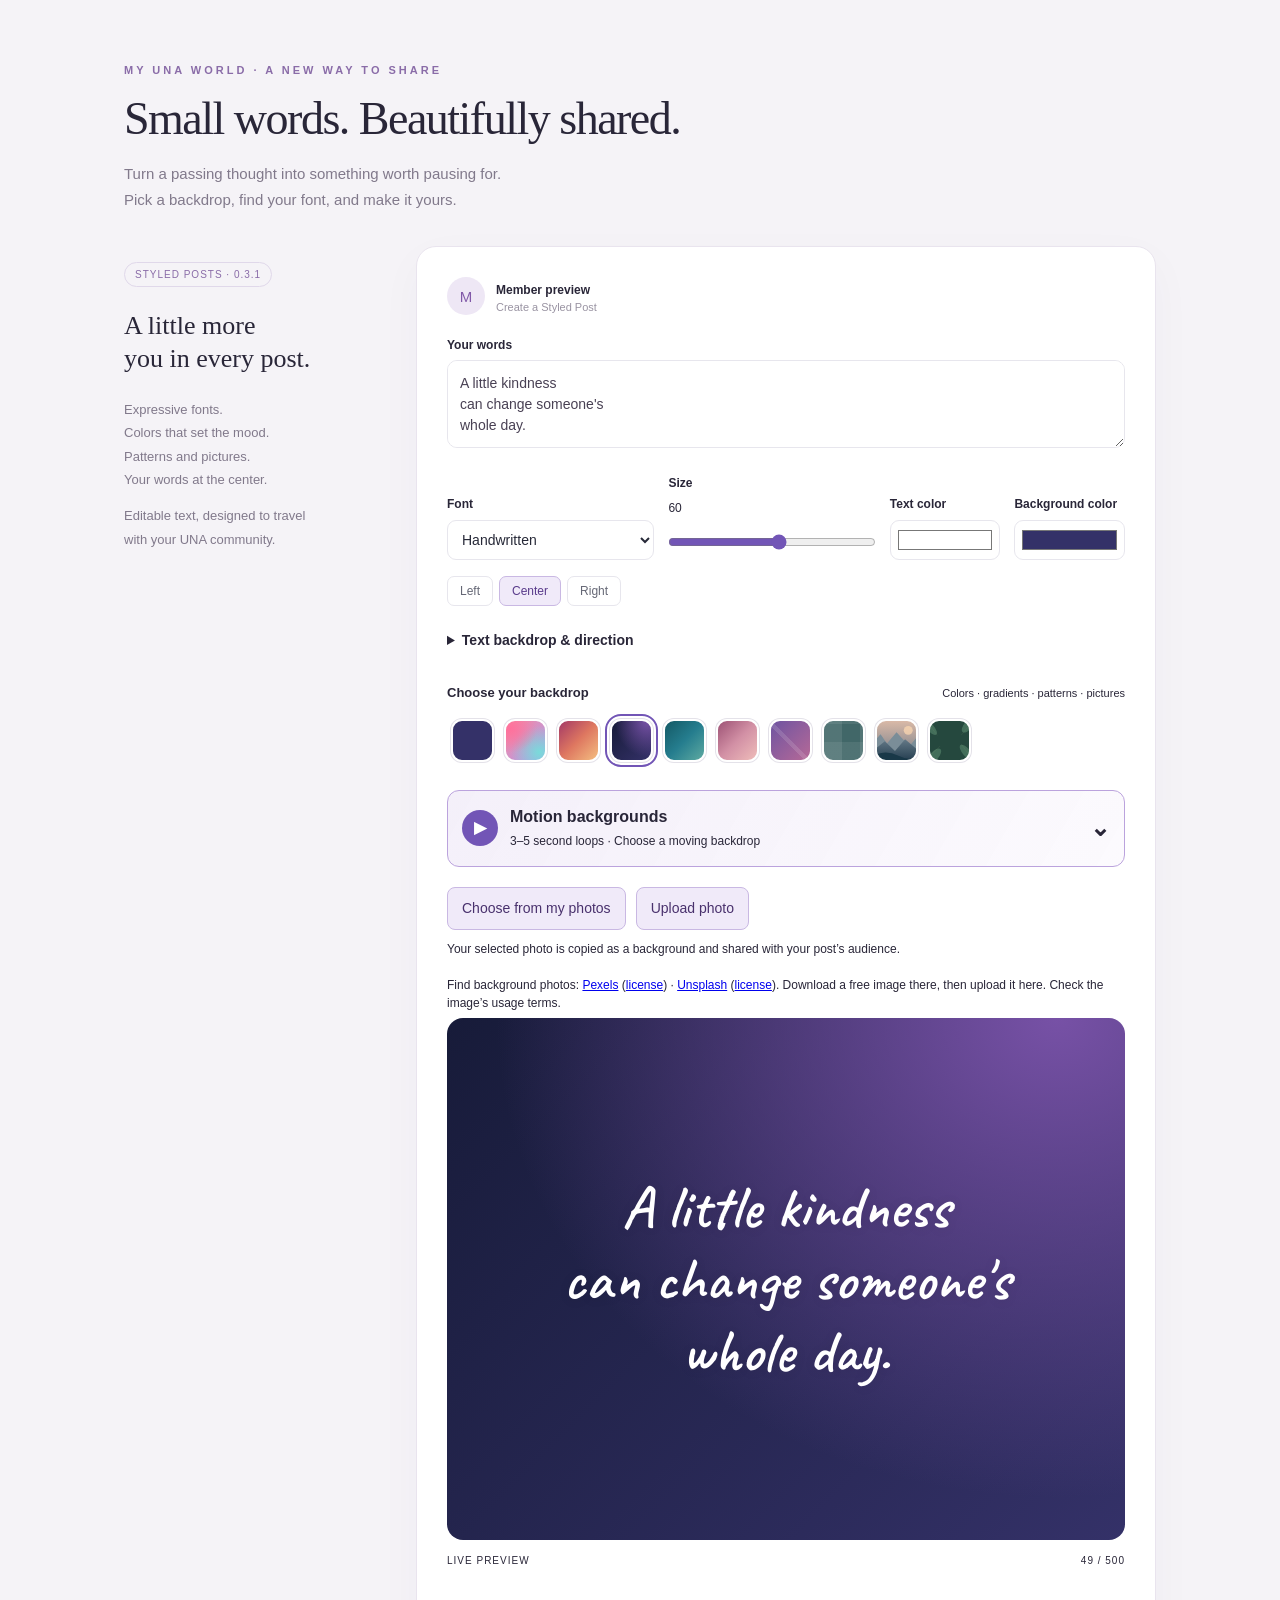
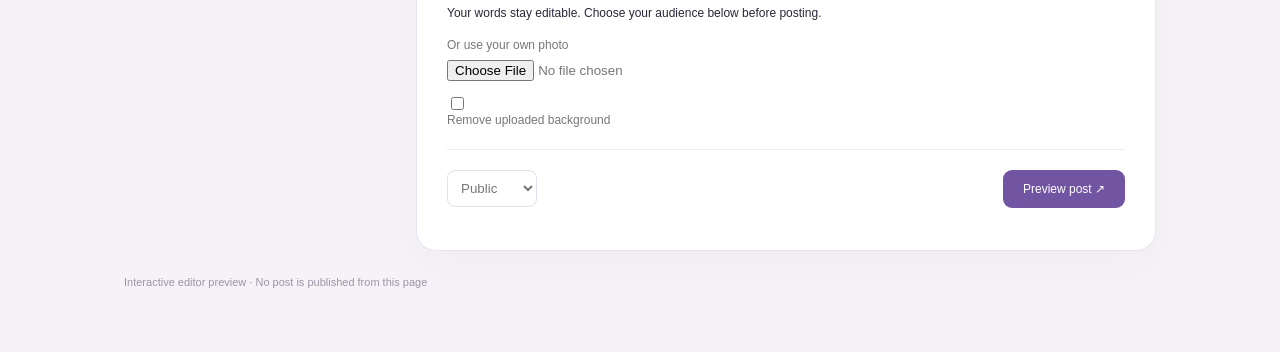
==== commit 13917471: "Add twelve original motion backgrounds and prominent named picker" ====
--- a/preview/index.html
+++ b/preview/index.html
@@ -1,7 +1,7 @@
 <!doctype html><html lang="en"><head><meta charset="utf-8"><meta name="viewport" content="width=device-width,initial-scale=1"><title>My UNA Styled Posts — Editor preview</title><link rel="stylesheet" href="../modules/newton/my_una_styled_posts/template/css/card.css"><link rel="stylesheet" href="../modules/newton/my_una_styled_posts/template/css/composer.css"><style>
 *{box-sizing:border-box}body{margin:0;background:#f5f3f7;color:#292638;font-family:Arial,sans-serif}.shell{max-width:1080px;margin:64px auto;padding:0 24px}.eyebrow{color:#8a6ca8;font-size:11px;letter-spacing:3px;font-weight:bold}h1{font-family:Georgia,serif;font-size:46px;letter-spacing:-1.5px;font-weight:400;margin:16px 0}.intro{color:#81798b;line-height:1.7;max-width:500px;font-size:15px;margin-bottom:34px}.workspace{display:grid;grid-template-columns:250px minmax(0,1fr);gap:42px}.note{padding-top:16px}.note h2{font:400 26px/1.3 Georgia,serif}.note p{font-size:13px;line-height:1.8;color:#81798b}.pill{display:inline-block;border:1px solid #e0d8ea;color:#8a6ca8;border-radius:20px;padding:6px 10px;font-size:10px;letter-spacing:1px}.editor{min-width:0;background:white;padding:30px;border-radius:20px;border:1px solid #e9e4ee;box-shadow:0 14px 45px #47305608}.author{display:flex;gap:11px;align-items:center;margin-bottom:20px}.avatar{width:38px;height:38px;border-radius:50%;background:#eee7f5;color:#8159a8;display:grid;place-items:center;font-size:15px}.author strong{font-size:12px}.author small{display:block;color:#9993a2;font-size:11px;margin-top:3px}.words{width:100%;resize:vertical;min-height:88px;border:1px solid #e7e6ed;border-radius:10px;padding:12px;font:14px/1.5 Arial;margin:7px 0 22px;color:#494154}.field-label{font-size:12px;font-weight:bold}.upload{display:block;font-size:12px;margin-top:16px;color:#777}.upload input{display:block;margin-top:8px;max-width:100%}.actions{display:flex;justify-content:space-between;align-items:center;border-top:1px solid #eee8f3;margin-top:22px;padding-top:20px}.actions select{padding:9px;border:1px solid #e5dfec;border-radius:8px;color:#777;background:white}.actions button{background:#7255a2;color:white;border:0;border-radius:9px;padding:12px 20px;font-size:12px}.preview-banner{font-size:11px;color:#9d94a5;margin:25px 0}.demo-message{font-size:12px;color:#7255a2}@media(max-width:760px){.shell{margin:30px auto}.workspace{grid-template-columns:1fr;gap:12px}.note{display:none}h1{font-size:36px}.editor{padding:18px}.intro{margin-bottom:22px}}
-</style></head><body><main class="shell"><div class="eyebrow">MY UNA WORLD · A NEW WAY TO SHARE</div><h1>Small words. Beautifully shared.</h1><p class="intro">Turn a passing thought into something worth pausing for.<br>Pick a backdrop, find your font, and make it yours.</p><div class="workspace"><aside class="note"><span class="pill">STYLED POSTS · 0.3.0</span><h2>A little more<br>you in every post.</h2><p>Expressive fonts.<br>Colors that set the mood.<br>Patterns and pictures.<br>Your words at the center.</p><p>Editable text, designed to travel<br>with your UNA community.</p></aside><section class="editor"><div class="author"><div class="avatar">M</div><div><strong>Member preview</strong><small>Create a Styled Post</small></div></div><form onsubmit="event.preventDefault();document.querySelector('.demo-message').textContent='Preview only — posting is handled by the installed UNA module.'"><label class="field-label" for="words">Your words</label><textarea class="words" name="text" id="words">A little kindness
+</style></head><body><main class="shell"><div class="eyebrow">MY UNA WORLD · A NEW WAY TO SHARE</div><h1>Small words. Beautifully shared.</h1><p class="intro">Turn a passing thought into something worth pausing for.<br>Pick a backdrop, find your font, and make it yours.</p><div class="workspace"><aside class="note"><span class="pill">STYLED POSTS · 0.3.1</span><h2>A little more<br>you in every post.</h2><p>Expressive fonts.<br>Colors that set the mood.<br>Patterns and pictures.<br>Your words at the center.</p><p>Editable text, designed to travel<br>with your UNA community.</p></aside><section class="editor"><div class="author"><div class="avatar">M</div><div><strong>Member preview</strong><small>Create a Styled Post</small></div></div><form onsubmit="event.preventDefault();document.querySelector('.demo-message').textContent='Preview only — posting is handled by the installed UNA module.'"><label class="field-label" for="words">Your words</label><textarea class="words" name="text" id="words">A little kindness
 can change someone&#039;s
-whole day.</textarea><input type="hidden" name="font_name" value="classic"><input type="hidden" name="font_size" value="48"><input type="hidden" name="text_color" value="#FFFFFF"><input type="hidden" name="text_align" value="center"><input type="hidden" name="background" value="aurora"><input type="hidden" name="background_color" value="#6554C0"><section class="nwsp-composer" aria-label="Style your post"><div class="nwsp-toolbar"><label>Font<select data-control="font_name"><option value="classic">Classic</option><option value="modern">Modern</option><option value="handwritten" selected>Handwritten</option><option value="editorial">Editorial</option><option value="amiri">Amiri · عربي</option><option value="arabic_modern">Arabic Modern · عربي</option><option value="rounded">Friendly</option><option value="book">Book</option><option value="mono">Typewriter</option></select></label><label>Size <output data-size-label>60</output><input type="range" data-control="font_size" min="18" max="96" step="1" value="60"></label><label>Text color<input type="color" data-control="text_color" value="#FFFFFF"></label><label>Background color<input type="color" data-control="background_color" value="#343168"></label></div><div class="nwsp-align" role="group" aria-label="Text alignment"><button type="button" data-align="left" aria-label="Align Left" aria-pressed="false">Left</button><button type="button" data-align="center" aria-label="Align Center" aria-pressed="true">Center</button><button type="button" data-align="right" aria-label="Align Right" aria-pressed="false">Right</button></div><details class="nwsp-readability"><summary>Text backdrop &amp; direction</summary><div class="nwsp-adjust-grid"><label>Text backdrop<select data-control="text_backdrop"><option value="none" selected>None</option><option value="box">Box</option></select></label><label>Backdrop color<input type="color" data-control="backdrop_color" value="#000000"></label><label>Opacity <output data-output="backdrop_opacity">65%</output><input type="range" data-control="backdrop_opacity" min="0" max="100" value="65" data-unit="%"></label><label>Padding <output data-output="backdrop_padding">12px</output><input type="range" data-control="backdrop_padding" min="0" max="32" value="12" data-unit="px"></label><label>Text direction<select data-control="text_direction"><option value="auto" selected>Automatic</option><option value="ltr">Left to right</option><option value="rtl">Right to left</option></select></label></div></details><div class="nwsp-background-heading"><strong>Choose your backdrop</strong><span>Colors · gradients · patterns · pictures</span></div><div class="nwsp-swatches" role="group" aria-label="Backgrounds"><button type="button" class="nwsp-swatch" data-background="solid" aria-label="Solid color" aria-pressed="false" title="Solid color" style="background-color:#343168;background-image:none"></button><button type="button" class="nwsp-swatch" data-background="aurora" aria-label="Aurora" aria-pressed="false" title="Aurora" style="background-color:#6554C0;background-image:radial-gradient(at 10% 20%,#ff709c 0,transparent 55%),radial-gradient(at 85% 80%,#79dbda 0,transparent 60%),linear-gradient(135deg,#fa8b9c,#ad9af2)"></button><button type="button" class="nwsp-swatch" data-background="sunset" aria-label="Golden hour" aria-pressed="false" title="Golden hour" style="background-color:#6554C0;background-image:linear-gradient(135deg,#a43966,#de7760 50%,#f4be81)"></button><button type="button" class="nwsp-swatch" data-background="midnight" aria-label="Midnight" aria-pressed="true" title="Midnight" style="background-color:#6554C0;background-image:radial-gradient(at 90% 0%,#7751a6,transparent 65%),linear-gradient(135deg,#171b39,#343168)"></button><button type="button" class="nwsp-swatch" data-background="ocean" aria-label="Ocean" aria-pressed="false" title="Ocean" style="background-color:#6554C0;background-image:linear-gradient(135deg,#145965,#257d8e 50%,#5eaaa1)"></button><button type="button" class="nwsp-swatch" data-background="rose" aria-label="Rose" aria-pressed="false" title="Rose" style="background-color:#6554C0;background-image:linear-gradient(135deg,#9d5275,#d290a5,#efbdba)"></button><button type="button" class="nwsp-swatch" data-background="confetti" aria-label="Confetti" aria-pressed="false" title="Confetti" style="background-color:#6554C0;background-image:repeating-linear-gradient(45deg,transparent 0 24px,#ffffff20 24px 28px),linear-gradient(135deg,#6e54a1,#b66997)"></button><button type="button" class="nwsp-swatch" data-background="gingham" aria-label="Gingham" aria-pressed="false" title="Gingham" style="background-color:#6554C0;background-image:repeating-linear-gradient(0deg,#ffffff14 0 18px,transparent 18px 36px),repeating-linear-gradient(90deg,#ffffff18 0 18px,transparent 18px 36px),linear-gradient(#416768,#416768)"></button><button type="button" class="nwsp-swatch" data-background="mountains" aria-label="Quiet mountains" aria-pressed="false" title="Quiet mountains" style="background-color:#6554C0;background-image:none;background-image:url(../modules/newton/my_una_styled_posts/template/images/backgrounds/mountains.svg)"></button><button type="button" class="nwsp-swatch" data-background="botanical" aria-label="Botanical" aria-pressed="false" title="Botanical" style="background-color:#6554C0;background-image:none;background-image:url(../modules/newton/my_una_styled_posts/template/images/backgrounds/botanical.svg)"></button></div><details class="nwsp-motion-choices"><summary>Motion · 3–5 second loops</summary><div class="nwsp-swatches" role="group" aria-label="Motion backgrounds"><button type="button" class="nwsp-swatch" data-background="motion_tides" aria-label="Moving tides" aria-pressed="false" title="Moving tides" style="background-color:#6554C0;background-image:linear-gradient(135deg,#145965,#257d8e);background-image:url(../modules/newton/my_una_styled_posts/template/motion/tides.jpg)"></button><button type="button" class="nwsp-swatch" data-background="motion_glow" aria-label="Soft glow" aria-pressed="false" title="Soft glow" style="background-color:#6554C0;background-image:linear-gradient(135deg,#56385b,#9d5275);background-image:url(../modules/newton/my_una_styled_posts/template/motion/glow.jpg)"></button></div><button type="button" data-upload-motion>Upload video or GIF</button><p class="nwsp-help">MP4, WebM, MOV or animated GIF · 3–5 seconds · up to 8 MiB · 1280 pixels per side. Played without sound.</p></details><div class="nwsp-photo-actions"><button type="button" data-choose-photos>Choose from my photos</button><button type="button" data-upload-photo>Upload photo</button><input type="hidden" name="background_photo" value="0"></div><p class="nwsp-help">Your selected photo is copied as a background and shared with your post’s audience.</p><dialog class="nwsp-photo-dialog" aria-label="Choose from my photos"><div class="nwsp-photo-heading"><strong>Choose from my photos</strong><button type="button" data-close-photos aria-label="Close photo picker">Close</button></div><p data-photo-status role="status" aria-live="polite"></p><div class="nwsp-photo-grid"></div><button type="button" data-more-photos hidden>Load more photos</button></dialog><p class="nwsp-help">Find background photos: <a href="https://www.pexels.com/" target="_blank" rel="noopener noreferrer">Pexels</a> (<a href="https://www.pexels.com/license/" target="_blank" rel="noopener noreferrer">license</a>) · <a href="https://unsplash.com/" target="_blank" rel="noopener noreferrer">Unsplash</a> (<a href="https://unsplash.com/license" target="_blank" rel="noopener noreferrer">license</a>). Download a free image there, then upload it here. Check the image’s usage terms.</p><details class="nwsp-image-adjust" hidden><summary>Adjust image</summary><div class="nwsp-adjust-grid"><label>Horizontal position <output data-output="image_x">50%</output><input type="range" data-control="image_x" min="0" max="100" value="50" data-unit="%"></label><label>Vertical position <output data-output="image_y">50%</output><input type="range" data-control="image_y" min="0" max="100" value="50" data-unit="%"></label><label>Image zoom <output data-output="image_zoom">100%</output><input type="range" data-control="image_zoom" min="100" max="250" value="100" data-unit="%"></label></div><button type="button" data-reset-image>Reset image</button><p class="nwsp-help">Zoom and position the image to crop it. Your original stays unchanged.</p></details><div class="nwsp-preview"><article class="nwsp-card" data-font-size="60" style="--nwsp-size:60px;color:#FFFFFF;text-align:center;font-family:NW Caveat, cursive;background-color:#343168;background-image:radial-gradient(at 90% 0%,#7751a6,transparent 65%),linear-gradient(135deg,#171b39,#343168);--nwsp-backdrop:transparent;--nwsp-backdrop-padding:0px;--nwsp-image-x:50%;--nwsp-image-y:50%;--nwsp-image-zoom:1;"><div class="nwsp-text" dir="auto"><span class="nwsp-text-content">A little kindness
+whole day.</textarea><input type="hidden" name="font_name" value="classic"><input type="hidden" name="font_size" value="48"><input type="hidden" name="text_color" value="#FFFFFF"><input type="hidden" name="text_align" value="center"><input type="hidden" name="background" value="aurora"><input type="hidden" name="background_color" value="#6554C0"><section class="nwsp-composer" aria-label="Style your post"><div class="nwsp-toolbar"><label>Font<select data-control="font_name"><option value="classic">Classic</option><option value="modern">Modern</option><option value="handwritten" selected>Handwritten</option><option value="editorial">Editorial</option><option value="amiri">Amiri · عربي</option><option value="arabic_modern">Arabic Modern · عربي</option><option value="rounded">Friendly</option><option value="book">Book</option><option value="mono">Typewriter</option></select></label><label>Size <output data-size-label>60</output><input type="range" data-control="font_size" min="18" max="96" step="1" value="60"></label><label>Text color<input type="color" data-control="text_color" value="#FFFFFF"></label><label>Background color<input type="color" data-control="background_color" value="#343168"></label></div><div class="nwsp-align" role="group" aria-label="Text alignment"><button type="button" data-align="left" aria-label="Align Left" aria-pressed="false">Left</button><button type="button" data-align="center" aria-label="Align Center" aria-pressed="true">Center</button><button type="button" data-align="right" aria-label="Align Right" aria-pressed="false">Right</button></div><details class="nwsp-readability"><summary>Text backdrop &amp; direction</summary><div class="nwsp-adjust-grid"><label>Text backdrop<select data-control="text_backdrop"><option value="none" selected>None</option><option value="box">Box</option></select></label><label>Backdrop color<input type="color" data-control="backdrop_color" value="#000000"></label><label>Opacity <output data-output="backdrop_opacity">65%</output><input type="range" data-control="backdrop_opacity" min="0" max="100" value="65" data-unit="%"></label><label>Padding <output data-output="backdrop_padding">12px</output><input type="range" data-control="backdrop_padding" min="0" max="32" value="12" data-unit="px"></label><label>Text direction<select data-control="text_direction"><option value="auto" selected>Automatic</option><option value="ltr">Left to right</option><option value="rtl">Right to left</option></select></label></div></details><div class="nwsp-background-heading"><strong>Choose your backdrop</strong><span>Colors · gradients · patterns · pictures</span></div><div class="nwsp-swatches" role="group" aria-label="Backgrounds"><button type="button" class="nwsp-swatch" data-background="solid" aria-label="Solid color" aria-pressed="false" title="Solid color" style="background-color:#343168;background-image:none"></button><button type="button" class="nwsp-swatch" data-background="aurora" aria-label="Aurora" aria-pressed="false" title="Aurora" style="background-color:#6554C0;background-image:radial-gradient(at 10% 20%,#ff709c 0,transparent 55%),radial-gradient(at 85% 80%,#79dbda 0,transparent 60%),linear-gradient(135deg,#fa8b9c,#ad9af2)"></button><button type="button" class="nwsp-swatch" data-background="sunset" aria-label="Golden hour" aria-pressed="false" title="Golden hour" style="background-color:#6554C0;background-image:linear-gradient(135deg,#a43966,#de7760 50%,#f4be81)"></button><button type="button" class="nwsp-swatch" data-background="midnight" aria-label="Midnight" aria-pressed="true" title="Midnight" style="background-color:#6554C0;background-image:radial-gradient(at 90% 0%,#7751a6,transparent 65%),linear-gradient(135deg,#171b39,#343168)"></button><button type="button" class="nwsp-swatch" data-background="ocean" aria-label="Ocean" aria-pressed="false" title="Ocean" style="background-color:#6554C0;background-image:linear-gradient(135deg,#145965,#257d8e 50%,#5eaaa1)"></button><button type="button" class="nwsp-swatch" data-background="rose" aria-label="Rose" aria-pressed="false" title="Rose" style="background-color:#6554C0;background-image:linear-gradient(135deg,#9d5275,#d290a5,#efbdba)"></button><button type="button" class="nwsp-swatch" data-background="confetti" aria-label="Confetti" aria-pressed="false" title="Confetti" style="background-color:#6554C0;background-image:repeating-linear-gradient(45deg,transparent 0 24px,#ffffff20 24px 28px),linear-gradient(135deg,#6e54a1,#b66997)"></button><button type="button" class="nwsp-swatch" data-background="gingham" aria-label="Gingham" aria-pressed="false" title="Gingham" style="background-color:#6554C0;background-image:repeating-linear-gradient(0deg,#ffffff14 0 18px,transparent 18px 36px),repeating-linear-gradient(90deg,#ffffff18 0 18px,transparent 18px 36px),linear-gradient(#416768,#416768)"></button><button type="button" class="nwsp-swatch" data-background="mountains" aria-label="Quiet mountains" aria-pressed="false" title="Quiet mountains" style="background-color:#6554C0;background-image:none;background-image:url(../modules/newton/my_una_styled_posts/template/images/backgrounds/mountains.svg)"></button><button type="button" class="nwsp-swatch" data-background="botanical" aria-label="Botanical" aria-pressed="false" title="Botanical" style="background-color:#6554C0;background-image:none;background-image:url(../modules/newton/my_una_styled_posts/template/images/backgrounds/botanical.svg)"></button></div><details class="nwsp-motion-choices"><summary><span class="nwsp-motion-icon" aria-hidden="true">▶</span><span class="nwsp-motion-heading">Motion backgrounds<span class="nwsp-motion-subtitle">3–5 second loops · Choose a moving backdrop</span></span><span class="nwsp-motion-chevron" aria-hidden="true">⌄</span></summary><p class="nwsp-help">Original illustrated loops · silent and made for your words.</p><div class="nwsp-motion-grid" role="group" aria-label="Motion backgrounds"><button type="button" class="nwsp-motion-choice" data-background="motion_tides" aria-label="Moving tides" aria-pressed="false"><span class="nwsp-motion-thumb" style="background-color:#6554C0;background-image:linear-gradient(135deg,#145965,#257d8e);background-image:url(../modules/newton/my_una_styled_posts/template/motion/tides.jpg)" aria-hidden="true"><span>▶</span></span><span class="nwsp-motion-label">Moving tides</span></button><button type="button" class="nwsp-motion-choice" data-background="motion_glow" aria-label="Soft glow" aria-pressed="false"><span class="nwsp-motion-thumb" style="background-color:#6554C0;background-image:linear-gradient(135deg,#56385b,#9d5275);background-image:url(../modules/newton/my_una_styled_posts/template/motion/glow.jpg)" aria-hidden="true"><span>▶</span></span><span class="nwsp-motion-label">Soft glow</span></button><button type="button" class="nwsp-motion-choice" data-background="motion_gradients" aria-label="Flowing gradients" aria-pressed="false"><span class="nwsp-motion-thumb" style="background-color:#6554C0;background-image:linear-gradient(#49346e,#49346e);background-image:url(../modules/newton/my_una_styled_posts/template/motion/gradients.jpg)" aria-hidden="true"><span>▶</span></span><span class="nwsp-motion-label">Flowing gradients</span></button><button type="button" class="nwsp-motion-choice" data-background="motion_waves" aria-label="Ocean waves" aria-pressed="false"><span class="nwsp-motion-thumb" style="background-color:#6554C0;background-image:linear-gradient(#15455a,#15455a);background-image:url(../modules/newton/my_una_styled_posts/template/motion/waves.jpg)" aria-hidden="true"><span>▶</span></span><span class="nwsp-motion-label">Ocean waves</span></button><button type="button" class="nwsp-motion-choice" data-background="motion_clouds" aria-label="Drifting clouds" aria-pressed="false"><span class="nwsp-motion-thumb" style="background-color:#6554C0;background-image:linear-gradient(#3d5578,#3d5578);background-image:url(../modules/newton/my_una_styled_posts/template/motion/clouds.jpg)" aria-hidden="true"><span>▶</span></span><span class="nwsp-motion-label">Drifting clouds</span></button><button type="button" class="nwsp-motion-choice" data-background="motion_rain" aria-label="Rain" aria-pressed="false"><span class="nwsp-motion-thumb" style="background-color:#6554C0;background-image:linear-gradient(#1d2c40,#1d2c40);background-image:url(../modules/newton/my_una_styled_posts/template/motion/rain.jpg)" aria-hidden="true"><span>▶</span></span><span class="nwsp-motion-label">Rain</span></button><button type="button" class="nwsp-motion-choice" data-background="motion_snow" aria-label="Snowfall" aria-pressed="false"><span class="nwsp-motion-thumb" style="background-color:#6554C0;background-image:linear-gradient(#293b5c,#293b5c);background-image:url(../modules/newton/my_una_styled_posts/template/motion/snow.jpg)" aria-hidden="true"><span>▶</span></span><span class="nwsp-motion-label">Snowfall</span></button><button type="button" class="nwsp-motion-choice" data-background="motion_particles" aria-label="Floating particles" aria-pressed="false"><span class="nwsp-motion-thumb" style="background-color:#6554C0;background-image:linear-gradient(#342b60,#342b60);background-image:url(../modules/newton/my_una_styled_posts/template/motion/particles.jpg)" aria-hidden="true"><span>▶</span></span><span class="nwsp-motion-label">Floating particles</span></button><button type="button" class="nwsp-motion-choice" data-background="motion_bokeh" aria-label="Bokeh lights" aria-pressed="false"><span class="nwsp-motion-thumb" style="background-color:#6554C0;background-image:linear-gradient(#51304e,#51304e);background-image:url(../modules/newton/my_una_styled_posts/template/motion/bokeh.jpg)" aria-hidden="true"><span>▶</span></span><span class="nwsp-motion-label">Bokeh lights</span></button><button type="button" class="nwsp-motion-choice" data-background="motion_northern" aria-label="Northern lights" aria-pressed="false"><span class="nwsp-motion-thumb" style="background-color:#6554C0;background-image:linear-gradient(#16394d,#16394d);background-image:url(../modules/newton/my_una_styled_posts/template/motion/northern.jpg)" aria-hidden="true"><span>▶</span></span><span class="nwsp-motion-label">Northern lights</span></button><button type="button" class="nwsp-motion-choice" data-background="motion_ripples" aria-label="Rippling water" aria-pressed="false"><span class="nwsp-motion-thumb" style="background-color:#6554C0;background-image:linear-gradient(#16515a,#16515a);background-image:url(../modules/newton/my_una_styled_posts/template/motion/ripples.jpg)" aria-hidden="true"><span>▶</span></span><span class="nwsp-motion-label">Rippling water</span></button><button type="button" class="nwsp-motion-choice" data-background="motion_smoke" aria-label="Soft smoke" aria-pressed="false"><span class="nwsp-motion-thumb" style="background-color:#6554C0;background-image:linear-gradient(#3d3053,#3d3053);background-image:url(../modules/newton/my_una_styled_posts/template/motion/smoke.jpg)" aria-hidden="true"><span>▶</span></span><span class="nwsp-motion-label">Soft smoke</span></button><button type="button" class="nwsp-motion-choice" data-background="motion_stars" aria-label="Shimmering stars" aria-pressed="false"><span class="nwsp-motion-thumb" style="background-color:#6554C0;background-image:linear-gradient(#17213c,#17213c);background-image:url(../modules/newton/my_una_styled_posts/template/motion/stars.jpg)" aria-hidden="true"><span>▶</span></span><span class="nwsp-motion-label">Shimmering stars</span></button><button type="button" class="nwsp-motion-choice" data-background="motion_ribbons" aria-label="Abstract ribbons" aria-pressed="false"><span class="nwsp-motion-thumb" style="background-color:#6554C0;background-image:linear-gradient(#522c60,#522c60);background-image:url(../modules/newton/my_una_styled_posts/template/motion/ribbons.jpg)" aria-hidden="true"><span>▶</span></span><span class="nwsp-motion-label">Abstract ribbons</span></button></div><button type="button" data-upload-motion>Upload video or GIF</button><p class="nwsp-help">MP4, WebM, MOV or animated GIF · 3–5 seconds · up to 8 MiB · 1280 pixels per side. Played without sound.</p></details><div class="nwsp-photo-actions"><button type="button" data-choose-photos>Choose from my photos</button><button type="button" data-upload-photo>Upload photo</button><input type="hidden" name="background_photo" value="0"></div><p class="nwsp-help">Your selected photo is copied as a background and shared with your post’s audience.</p><dialog class="nwsp-photo-dialog" aria-label="Choose from my photos"><div class="nwsp-photo-heading"><strong>Choose from my photos</strong><button type="button" data-close-photos aria-label="Close photo picker">Close</button></div><p data-photo-status role="status" aria-live="polite"></p><div class="nwsp-photo-grid"></div><button type="button" data-more-photos hidden>Load more photos</button></dialog><p class="nwsp-help">Find background photos: <a href="https://www.pexels.com/" target="_blank" rel="noopener noreferrer">Pexels</a> (<a href="https://www.pexels.com/license/" target="_blank" rel="noopener noreferrer">license</a>) · <a href="https://unsplash.com/" target="_blank" rel="noopener noreferrer">Unsplash</a> (<a href="https://unsplash.com/license" target="_blank" rel="noopener noreferrer">license</a>). Download a free image there, then upload it here. Check the image’s usage terms.</p><details class="nwsp-image-adjust" hidden><summary>Adjust image</summary><div class="nwsp-adjust-grid"><label>Horizontal position <output data-output="image_x">50%</output><input type="range" data-control="image_x" min="0" max="100" value="50" data-unit="%"></label><label>Vertical position <output data-output="image_y">50%</output><input type="range" data-control="image_y" min="0" max="100" value="50" data-unit="%"></label><label>Image zoom <output data-output="image_zoom">100%</output><input type="range" data-control="image_zoom" min="100" max="250" value="100" data-unit="%"></label></div><button type="button" data-reset-image>Reset image</button><p class="nwsp-help">Zoom and position the image to crop it. Your original stays unchanged.</p></details><div class="nwsp-preview"><article class="nwsp-card" data-font-size="60" style="--nwsp-size:60px;color:#FFFFFF;text-align:center;font-family:NW Caveat, cursive;background-color:#343168;background-image:radial-gradient(at 90% 0%,#7751a6,transparent 65%),linear-gradient(135deg,#171b39,#343168);--nwsp-backdrop:transparent;--nwsp-backdrop-padding:0px;--nwsp-image-x:50%;--nwsp-image-y:50%;--nwsp-image-zoom:1;"><div class="nwsp-text" dir="auto"><span class="nwsp-text-content">A little kindness
 can change someone&#039;s
-whole day.</span></div></article></div><div class="nwsp-preview-footer"><span>LIVE PREVIEW</span><span data-count>0 / 500</span></div><p class="nwsp-feedback" data-feedback role="status" aria-live="polite"></p><p class="nwsp-help">Your words stay editable. Choose your audience below before posting.</p><script type="application/json" class="nwsp-config">{"available":true,"catalog":{"fonts":{"classic":{"label":"Classic","family":"Georgia, serif","enabled":true},"modern":{"label":"Modern","family":"Arial, sans-serif","enabled":true},"handwritten":{"label":"Handwritten","family":"NW Caveat, cursive","enabled":true},"editorial":{"label":"Editorial","family":"NW Playfair, Georgia, serif","enabled":true},"amiri":{"label":"Amiri · عربي","family":"NW Amiri, serif","enabled":true},"arabic_modern":{"label":"Arabic Modern · عربي","family":"Tahoma, Arial, sans-serif","enabled":true},"rounded":{"label":"Friendly","family":"Trebuchet MS, Arial, sans-serif","enabled":true},"book":{"label":"Book","family":"Palatino Linotype, Book Antiqua, Georgia, serif","enabled":true},"mono":{"label":"Typewriter","family":"Courier New, monospace","enabled":true}},"backgrounds":{"solid":{"label":"Solid color","kind":"color","css":"none","enabled":true},"aurora":{"label":"Aurora","kind":"gradient","css":"radial-gradient(at 10% 20%,#ff709c 0,transparent 55%),radial-gradient(at 85% 80%,#79dbda 0,transparent 60%),linear-gradient(135deg,#fa8b9c,#ad9af2)","enabled":true},"sunset":{"label":"Golden hour","kind":"gradient","css":"linear-gradient(135deg,#a43966,#de7760 50%,#f4be81)","enabled":true},"midnight":{"label":"Midnight","kind":"gradient","css":"radial-gradient(at 90% 0%,#7751a6,transparent 65%),linear-gradient(135deg,#171b39,#343168)","enabled":true},"ocean":{"label":"Ocean","kind":"gradient","css":"linear-gradient(135deg,#145965,#257d8e 50%,#5eaaa1)","enabled":true},"rose":{"label":"Rose","kind":"gradient","css":"linear-gradient(135deg,#9d5275,#d290a5,#efbdba)","enabled":true},"confetti":{"label":"Confetti","kind":"pattern","css":"repeating-linear-gradient(45deg,transparent 0 24px,#ffffff20 24px 28px),linear-gradient(135deg,#6e54a1,#b66997)","enabled":true},"gingham":{"label":"Gingham","kind":"pattern","css":"repeating-linear-gradient(0deg,#ffffff14 0 18px,transparent 18px 36px),repeating-linear-gradient(90deg,#ffffff18 0 18px,transparent 18px 36px),linear-gradient(#416768,#416768)","enabled":true},"mountains":{"label":"Quiet mountains","kind":"picture","file":"mountains.svg","css":"none","enabled":true},"botanical":{"label":"Botanical","kind":"picture","file":"botanical.svg","css":"none","enabled":true},"motion_tides":{"label":"Moving tides","kind":"motion","clip":"tides.mp4","poster":"tides.jpg","css":"linear-gradient(135deg,#145965,#257d8e)","enabled":true},"motion_glow":{"label":"Soft glow","kind":"motion","clip":"glow.mp4","poster":"glow.jpg","css":"linear-gradient(135deg,#56385b,#9d5275)","enabled":true}}},"assetBase":"..\/modules\/newton\/my_una_styled_posts\/template\/","values":{"font_name":"handwritten","font_size":60,"text_color":"#FFFFFF","text_align":"center","background":"midnight","background_color":"#343168","text_backdrop":"none","backdrop_color":"#000000","backdrop_opacity":65,"backdrop_padding":12,"image_x":50,"image_y":50,"image_zoom":100,"text_direction":"auto"},"backgroundUrl":"","photos":{"endpoint":"https:\/\/example.test\/own_photos","motionUploads":true}}</script></section><label class="upload">Or use your own photo<input name="background_upload" type="file" accept="image/jpeg,image/png,image/webp"></label><label class="upload"><input type="checkbox" name="remove_background" value="1"> Remove uploaded background</label><div class="actions"><select aria-label="Audience"><option>Public</option><option>Friends</option><option>Only me</option></select><button type="submit">Preview post ↗</button></div><p class="demo-message" role="status"></p></form></section></div><p class="preview-banner">Interactive editor preview · No post is published from this page</p></main><script src="../modules/newton/my_una_styled_posts/js/composer.js"></script></body></html>
+whole day.</span></div></article></div><div class="nwsp-preview-footer"><span>LIVE PREVIEW</span><span data-count>0 / 500</span></div><p class="nwsp-feedback" data-feedback role="status" aria-live="polite"></p><p class="nwsp-help">Your words stay editable. Choose your audience below before posting.</p><script type="application/json" class="nwsp-config">{"available":true,"catalog":{"fonts":{"classic":{"label":"Classic","family":"Georgia, serif","enabled":true},"modern":{"label":"Modern","family":"Arial, sans-serif","enabled":true},"handwritten":{"label":"Handwritten","family":"NW Caveat, cursive","enabled":true},"editorial":{"label":"Editorial","family":"NW Playfair, Georgia, serif","enabled":true},"amiri":{"label":"Amiri · عربي","family":"NW Amiri, serif","enabled":true},"arabic_modern":{"label":"Arabic Modern · عربي","family":"Tahoma, Arial, sans-serif","enabled":true},"rounded":{"label":"Friendly","family":"Trebuchet MS, Arial, sans-serif","enabled":true},"book":{"label":"Book","family":"Palatino Linotype, Book Antiqua, Georgia, serif","enabled":true},"mono":{"label":"Typewriter","family":"Courier New, monospace","enabled":true}},"backgrounds":{"solid":{"label":"Solid color","kind":"color","css":"none","enabled":true},"aurora":{"label":"Aurora","kind":"gradient","css":"radial-gradient(at 10% 20%,#ff709c 0,transparent 55%),radial-gradient(at 85% 80%,#79dbda 0,transparent 60%),linear-gradient(135deg,#fa8b9c,#ad9af2)","enabled":true},"sunset":{"label":"Golden hour","kind":"gradient","css":"linear-gradient(135deg,#a43966,#de7760 50%,#f4be81)","enabled":true},"midnight":{"label":"Midnight","kind":"gradient","css":"radial-gradient(at 90% 0%,#7751a6,transparent 65%),linear-gradient(135deg,#171b39,#343168)","enabled":true},"ocean":{"label":"Ocean","kind":"gradient","css":"linear-gradient(135deg,#145965,#257d8e 50%,#5eaaa1)","enabled":true},"rose":{"label":"Rose","kind":"gradient","css":"linear-gradient(135deg,#9d5275,#d290a5,#efbdba)","enabled":true},"confetti":{"label":"Confetti","kind":"pattern","css":"repeating-linear-gradient(45deg,transparent 0 24px,#ffffff20 24px 28px),linear-gradient(135deg,#6e54a1,#b66997)","enabled":true},"gingham":{"label":"Gingham","kind":"pattern","css":"repeating-linear-gradient(0deg,#ffffff14 0 18px,transparent 18px 36px),repeating-linear-gradient(90deg,#ffffff18 0 18px,transparent 18px 36px),linear-gradient(#416768,#416768)","enabled":true},"mountains":{"label":"Quiet mountains","kind":"picture","file":"mountains.svg","css":"none","enabled":true},"botanical":{"label":"Botanical","kind":"picture","file":"botanical.svg","css":"none","enabled":true},"motion_tides":{"label":"Moving tides","kind":"motion","clip":"tides.mp4","poster":"tides.jpg","css":"linear-gradient(135deg,#145965,#257d8e)","enabled":true},"motion_glow":{"label":"Soft glow","kind":"motion","clip":"glow.mp4","poster":"glow.jpg","css":"linear-gradient(135deg,#56385b,#9d5275)","enabled":true},"motion_gradients":{"label":"Flowing gradients","kind":"motion","clip":"gradients.mp4","poster":"gradients.jpg","css":"linear-gradient(#49346e,#49346e)","enabled":true},"motion_waves":{"label":"Ocean waves","kind":"motion","clip":"waves.mp4","poster":"waves.jpg","css":"linear-gradient(#15455a,#15455a)","enabled":true},"motion_clouds":{"label":"Drifting clouds","kind":"motion","clip":"clouds.mp4","poster":"clouds.jpg","css":"linear-gradient(#3d5578,#3d5578)","enabled":true},"motion_rain":{"label":"Rain","kind":"motion","clip":"rain.mp4","poster":"rain.jpg","css":"linear-gradient(#1d2c40,#1d2c40)","enabled":true},"motion_snow":{"label":"Snowfall","kind":"motion","clip":"snow.mp4","poster":"snow.jpg","css":"linear-gradient(#293b5c,#293b5c)","enabled":true},"motion_particles":{"label":"Floating particles","kind":"motion","clip":"particles.mp4","poster":"particles.jpg","css":"linear-gradient(#342b60,#342b60)","enabled":true},"motion_bokeh":{"label":"Bokeh lights","kind":"motion","clip":"bokeh.mp4","poster":"bokeh.jpg","css":"linear-gradient(#51304e,#51304e)","enabled":true},"motion_northern":{"label":"Northern lights","kind":"motion","clip":"northern.mp4","poster":"northern.jpg","css":"linear-gradient(#16394d,#16394d)","enabled":true},"motion_ripples":{"label":"Rippling water","kind":"motion","clip":"ripples.mp4","poster":"ripples.jpg","css":"linear-gradient(#16515a,#16515a)","enabled":true},"motion_smoke":{"label":"Soft smoke","kind":"motion","clip":"smoke.mp4","poster":"smoke.jpg","css":"linear-gradient(#3d3053,#3d3053)","enabled":true},"motion_stars":{"label":"Shimmering stars","kind":"motion","clip":"stars.mp4","poster":"stars.jpg","css":"linear-gradient(#17213c,#17213c)","enabled":true},"motion_ribbons":{"label":"Abstract ribbons","kind":"motion","clip":"ribbons.mp4","poster":"ribbons.jpg","css":"linear-gradient(#522c60,#522c60)","enabled":true}}},"assetBase":"..\/modules\/newton\/my_una_styled_posts\/template\/","values":{"font_name":"handwritten","font_size":60,"text_color":"#FFFFFF","text_align":"center","background":"midnight","background_color":"#343168","text_backdrop":"none","backdrop_color":"#000000","backdrop_opacity":65,"backdrop_padding":12,"image_x":50,"image_y":50,"image_zoom":100,"text_direction":"auto"},"backgroundUrl":"","photos":{"endpoint":"https:\/\/example.test\/own_photos","motionUploads":true}}</script></section><label class="upload">Or use your own photo<input name="background_upload" type="file" accept="image/jpeg,image/png,image/webp"></label><label class="upload"><input type="checkbox" name="remove_background" value="1"> Remove uploaded background</label><div class="actions"><select aria-label="Audience"><option>Public</option><option>Friends</option><option>Only me</option></select><button type="submit">Preview post ↗</button></div><p class="demo-message" role="status"></p></form></section></div><p class="preview-banner">Interactive editor preview · No post is published from this page</p></main><script src="../modules/newton/my_una_styled_posts/js/composer.js"></script></body></html>
--- a/modules/newton/my_una_styled_posts/template/css/composer.css
+++ b/modules/newton/my_una_styled_posts/template/css/composer.css
@@ -34,3 +34,21 @@
 @media(max-width:520px){.nwsp-photo-grid{grid-template-columns:repeat(2,minmax(0,1fr))}.nwsp-photo-dialog{padding:14px}}
 
 .nwsp-readability,.nwsp-image-adjust{margin:16px 0}.nwsp-readability summary,.nwsp-image-adjust summary,.nwsp-motion-choices summary{cursor:pointer;padding:8px 0;font-weight:600}.nwsp-adjust-grid{display:grid;grid-template-columns:repeat(2,minmax(0,1fr));gap:12px;margin:10px 0}.nwsp-adjust-grid label{display:grid;gap:6px;font-size:12px}.nwsp-adjust-grid input[type=range]{width:100%;accent-color:#7255b6}.nwsp-adjust-grid select{max-width:100%;padding:8px;border:1px solid #c9b8e3;border-radius:8px;background:#fff;color:#272938}.nwsp-adjust-grid input[type=color]{width:100%;min-height:36px}.nwsp-image-adjust button{border:1px solid #c9b8e3;border-radius:8px;background:#f0eaf9;color:#49316d;padding:10px 14px;font:inherit;cursor:pointer}.nwsp-image-adjust[hidden]{display:none}
+
+.nwsp-motion-choices{margin:20px 0;border:1px solid #bba3dd;border-radius:12px;padding:0 14px 14px;background:linear-gradient(120deg,#8b5dc518,#b58ce00b)}
+.nwsp-motion-choices:not([open]){padding-bottom:0}
+.nwsp-motion-choices summary{display:flex;align-items:center;gap:12px;list-style:none;padding:16px 0;font-size:16px;min-height:48px;box-sizing:border-box}
+.nwsp-motion-choices summary::-webkit-details-marker{display:none}
+.nwsp-motion-icon{display:grid;place-items:center;flex:0 0 36px;height:36px;border-radius:50%;background:#7255b6;color:white;font-size:16px}
+.nwsp-motion-heading{flex:1;min-width:0;line-height:1.3}
+.nwsp-motion-subtitle{display:block;font-size:12px;font-weight:400;margin-top:5px;line-height:1.5}
+.nwsp-motion-chevron{font-size:24px;line-height:1}.nwsp-motion-choices[open] .nwsp-motion-chevron{transform:rotate(180deg)}
+.nwsp-motion-choices summary:focus-visible{outline:3px solid #8a69c4;outline-offset:4px;border-radius:8px}
+.nwsp-motion-grid{display:grid;grid-template-columns:repeat(3,minmax(0,1fr));gap:12px;margin:12px 0 18px}
+.nwsp-motion-choice{display:block;width:100%;min-width:0;border:2px solid #bba3dd;border-radius:9px;padding:0;overflow:hidden;background:#292238;color:white;cursor:pointer;font:inherit;text-align:start;box-sizing:border-box}
+.nwsp-motion-thumb{display:flex;align-items:center;justify-content:center;width:100%;aspect-ratio:4/3;background-size:cover;background-position:center}
+.nwsp-motion-thumb>span{display:grid;place-items:center;width:25px;height:25px;border-radius:50%;background:#17102299;color:white;font-size:11px}
+.nwsp-motion-label{display:block;padding:7px 8px;font-size:11px;line-height:1.4;font-weight:600;overflow-wrap:anywhere;min-height:32px}
+.nwsp-motion-choice[aria-pressed=true]{border-color:#fff;outline:3px solid #8a69c4;outline-offset:2px}
+.nwsp-motion-choice:hover{border-color:#fff}.nwsp-motion-choices [data-upload-motion]{font-weight:600;width:100%;min-height:44px}
+@media(max-width:380px){.nwsp-motion-grid{grid-template-columns:repeat(2,minmax(0,1fr))}.nwsp-motion-choices{padding-inline:10px}.nwsp-motion-choices summary{gap:9px}}
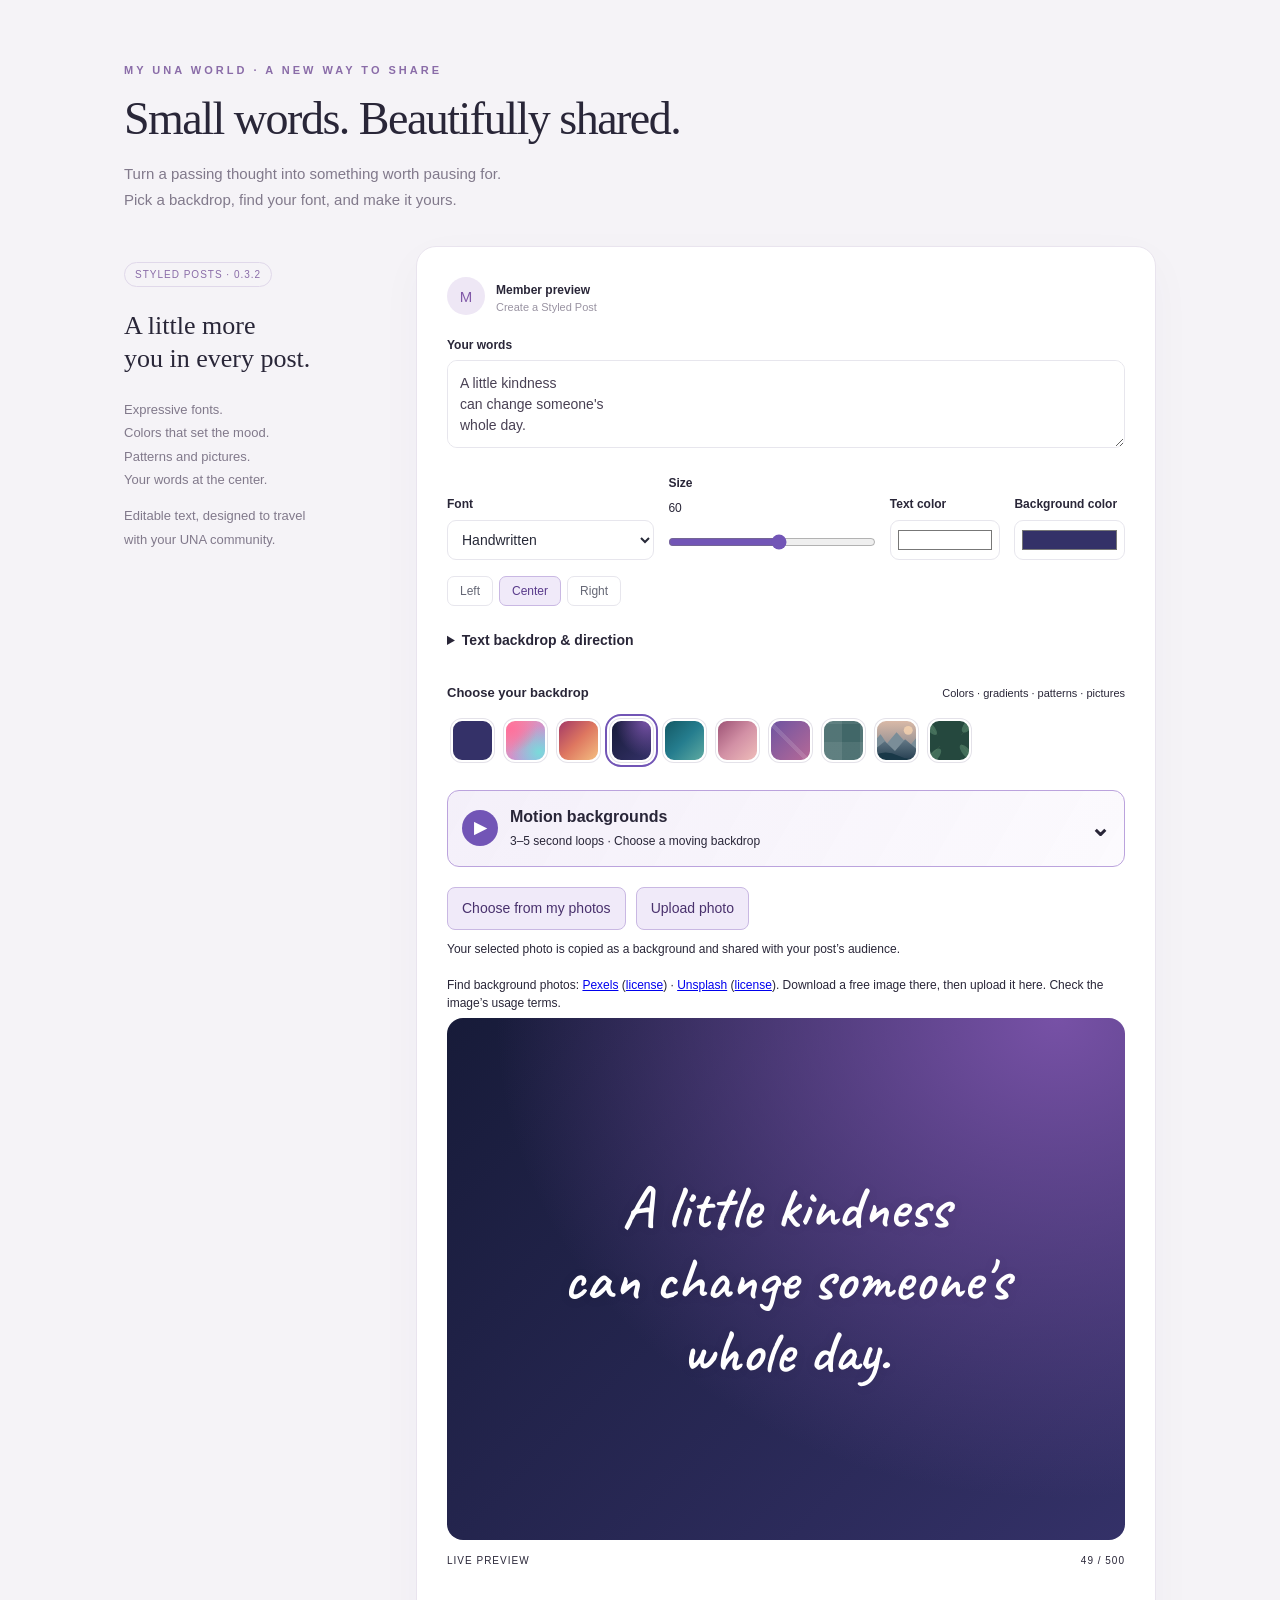
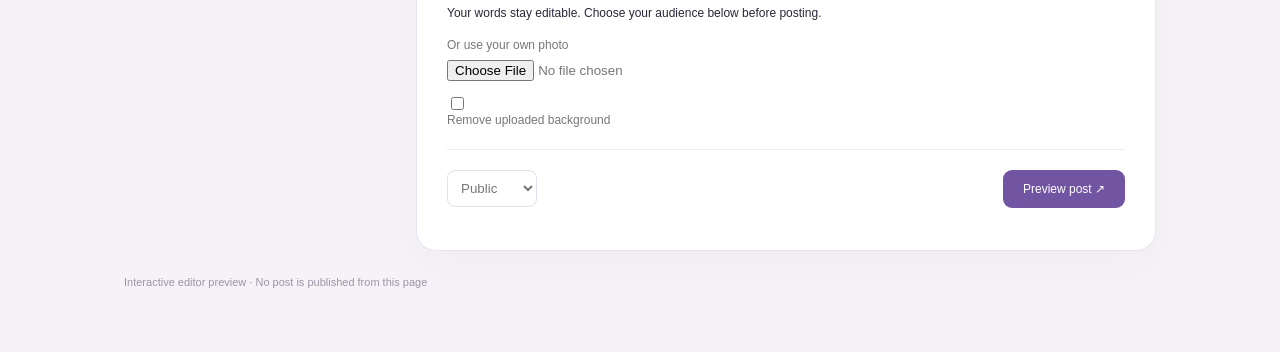
==== commit 88851920: "Wait for complete streamed composer before initializing editor" ====
--- a/preview/index.html
+++ b/preview/index.html
@@ -1,6 +1,6 @@
 <!doctype html><html lang="en"><head><meta charset="utf-8"><meta name="viewport" content="width=device-width,initial-scale=1"><title>My UNA Styled Posts — Editor preview</title><link rel="stylesheet" href="../modules/newton/my_una_styled_posts/template/css/card.css"><link rel="stylesheet" href="../modules/newton/my_una_styled_posts/template/css/composer.css"><style>
 *{box-sizing:border-box}body{margin:0;background:#f5f3f7;color:#292638;font-family:Arial,sans-serif}.shell{max-width:1080px;margin:64px auto;padding:0 24px}.eyebrow{color:#8a6ca8;font-size:11px;letter-spacing:3px;font-weight:bold}h1{font-family:Georgia,serif;font-size:46px;letter-spacing:-1.5px;font-weight:400;margin:16px 0}.intro{color:#81798b;line-height:1.7;max-width:500px;font-size:15px;margin-bottom:34px}.workspace{display:grid;grid-template-columns:250px minmax(0,1fr);gap:42px}.note{padding-top:16px}.note h2{font:400 26px/1.3 Georgia,serif}.note p{font-size:13px;line-height:1.8;color:#81798b}.pill{display:inline-block;border:1px solid #e0d8ea;color:#8a6ca8;border-radius:20px;padding:6px 10px;font-size:10px;letter-spacing:1px}.editor{min-width:0;background:white;padding:30px;border-radius:20px;border:1px solid #e9e4ee;box-shadow:0 14px 45px #47305608}.author{display:flex;gap:11px;align-items:center;margin-bottom:20px}.avatar{width:38px;height:38px;border-radius:50%;background:#eee7f5;color:#8159a8;display:grid;place-items:center;font-size:15px}.author strong{font-size:12px}.author small{display:block;color:#9993a2;font-size:11px;margin-top:3px}.words{width:100%;resize:vertical;min-height:88px;border:1px solid #e7e6ed;border-radius:10px;padding:12px;font:14px/1.5 Arial;margin:7px 0 22px;color:#494154}.field-label{font-size:12px;font-weight:bold}.upload{display:block;font-size:12px;margin-top:16px;color:#777}.upload input{display:block;margin-top:8px;max-width:100%}.actions{display:flex;justify-content:space-between;align-items:center;border-top:1px solid #eee8f3;margin-top:22px;padding-top:20px}.actions select{padding:9px;border:1px solid #e5dfec;border-radius:8px;color:#777;background:white}.actions button{background:#7255a2;color:white;border:0;border-radius:9px;padding:12px 20px;font-size:12px}.preview-banner{font-size:11px;color:#9d94a5;margin:25px 0}.demo-message{font-size:12px;color:#7255a2}@media(max-width:760px){.shell{margin:30px auto}.workspace{grid-template-columns:1fr;gap:12px}.note{display:none}h1{font-size:36px}.editor{padding:18px}.intro{margin-bottom:22px}}
-</style></head><body><main class="shell"><div class="eyebrow">MY UNA WORLD · A NEW WAY TO SHARE</div><h1>Small words. Beautifully shared.</h1><p class="intro">Turn a passing thought into something worth pausing for.<br>Pick a backdrop, find your font, and make it yours.</p><div class="workspace"><aside class="note"><span class="pill">STYLED POSTS · 0.3.1</span><h2>A little more<br>you in every post.</h2><p>Expressive fonts.<br>Colors that set the mood.<br>Patterns and pictures.<br>Your words at the center.</p><p>Editable text, designed to travel<br>with your UNA community.</p></aside><section class="editor"><div class="author"><div class="avatar">M</div><div><strong>Member preview</strong><small>Create a Styled Post</small></div></div><form onsubmit="event.preventDefault();document.querySelector('.demo-message').textContent='Preview only — posting is handled by the installed UNA module.'"><label class="field-label" for="words">Your words</label><textarea class="words" name="text" id="words">A little kindness
+</style></head><body><main class="shell"><div class="eyebrow">MY UNA WORLD · A NEW WAY TO SHARE</div><h1>Small words. Beautifully shared.</h1><p class="intro">Turn a passing thought into something worth pausing for.<br>Pick a backdrop, find your font, and make it yours.</p><div class="workspace"><aside class="note"><span class="pill">STYLED POSTS · 0.3.2</span><h2>A little more<br>you in every post.</h2><p>Expressive fonts.<br>Colors that set the mood.<br>Patterns and pictures.<br>Your words at the center.</p><p>Editable text, designed to travel<br>with your UNA community.</p></aside><section class="editor"><div class="author"><div class="avatar">M</div><div><strong>Member preview</strong><small>Create a Styled Post</small></div></div><form onsubmit="event.preventDefault();document.querySelector('.demo-message').textContent='Preview only — posting is handled by the installed UNA module.'"><label class="field-label" for="words">Your words</label><textarea class="words" name="text" id="words">A little kindness
 can change someone&#039;s
 whole day.</textarea><input type="hidden" name="font_name" value="classic"><input type="hidden" name="font_size" value="48"><input type="hidden" name="text_color" value="#FFFFFF"><input type="hidden" name="text_align" value="center"><input type="hidden" name="background" value="aurora"><input type="hidden" name="background_color" value="#6554C0"><section class="nwsp-composer" aria-label="Style your post"><div class="nwsp-toolbar"><label>Font<select data-control="font_name"><option value="classic">Classic</option><option value="modern">Modern</option><option value="handwritten" selected>Handwritten</option><option value="editorial">Editorial</option><option value="amiri">Amiri · عربي</option><option value="arabic_modern">Arabic Modern · عربي</option><option value="rounded">Friendly</option><option value="book">Book</option><option value="mono">Typewriter</option></select></label><label>Size <output data-size-label>60</output><input type="range" data-control="font_size" min="18" max="96" step="1" value="60"></label><label>Text color<input type="color" data-control="text_color" value="#FFFFFF"></label><label>Background color<input type="color" data-control="background_color" value="#343168"></label></div><div class="nwsp-align" role="group" aria-label="Text alignment"><button type="button" data-align="left" aria-label="Align Left" aria-pressed="false">Left</button><button type="button" data-align="center" aria-label="Align Center" aria-pressed="true">Center</button><button type="button" data-align="right" aria-label="Align Right" aria-pressed="false">Right</button></div><details class="nwsp-readability"><summary>Text backdrop &amp; direction</summary><div class="nwsp-adjust-grid"><label>Text backdrop<select data-control="text_backdrop"><option value="none" selected>None</option><option value="box">Box</option></select></label><label>Backdrop color<input type="color" data-control="backdrop_color" value="#000000"></label><label>Opacity <output data-output="backdrop_opacity">65%</output><input type="range" data-control="backdrop_opacity" min="0" max="100" value="65" data-unit="%"></label><label>Padding <output data-output="backdrop_padding">12px</output><input type="range" data-control="backdrop_padding" min="0" max="32" value="12" data-unit="px"></label><label>Text direction<select data-control="text_direction"><option value="auto" selected>Automatic</option><option value="ltr">Left to right</option><option value="rtl">Right to left</option></select></label></div></details><div class="nwsp-background-heading"><strong>Choose your backdrop</strong><span>Colors · gradients · patterns · pictures</span></div><div class="nwsp-swatches" role="group" aria-label="Backgrounds"><button type="button" class="nwsp-swatch" data-background="solid" aria-label="Solid color" aria-pressed="false" title="Solid color" style="background-color:#343168;background-image:none"></button><button type="button" class="nwsp-swatch" data-background="aurora" aria-label="Aurora" aria-pressed="false" title="Aurora" style="background-color:#6554C0;background-image:radial-gradient(at 10% 20%,#ff709c 0,transparent 55%),radial-gradient(at 85% 80%,#79dbda 0,transparent 60%),linear-gradient(135deg,#fa8b9c,#ad9af2)"></button><button type="button" class="nwsp-swatch" data-background="sunset" aria-label="Golden hour" aria-pressed="false" title="Golden hour" style="background-color:#6554C0;background-image:linear-gradient(135deg,#a43966,#de7760 50%,#f4be81)"></button><button type="button" class="nwsp-swatch" data-background="midnight" aria-label="Midnight" aria-pressed="true" title="Midnight" style="background-color:#6554C0;background-image:radial-gradient(at 90% 0%,#7751a6,transparent 65%),linear-gradient(135deg,#171b39,#343168)"></button><button type="button" class="nwsp-swatch" data-background="ocean" aria-label="Ocean" aria-pressed="false" title="Ocean" style="background-color:#6554C0;background-image:linear-gradient(135deg,#145965,#257d8e 50%,#5eaaa1)"></button><button type="button" class="nwsp-swatch" data-background="rose" aria-label="Rose" aria-pressed="false" title="Rose" style="background-color:#6554C0;background-image:linear-gradient(135deg,#9d5275,#d290a5,#efbdba)"></button><button type="button" class="nwsp-swatch" data-background="confetti" aria-label="Confetti" aria-pressed="false" title="Confetti" style="background-color:#6554C0;background-image:repeating-linear-gradient(45deg,transparent 0 24px,#ffffff20 24px 28px),linear-gradient(135deg,#6e54a1,#b66997)"></button><button type="button" class="nwsp-swatch" data-background="gingham" aria-label="Gingham" aria-pressed="false" title="Gingham" style="background-color:#6554C0;background-image:repeating-linear-gradient(0deg,#ffffff14 0 18px,transparent 18px 36px),repeating-linear-gradient(90deg,#ffffff18 0 18px,transparent 18px 36px),linear-gradient(#416768,#416768)"></button><button type="button" class="nwsp-swatch" data-background="mountains" aria-label="Quiet mountains" aria-pressed="false" title="Quiet mountains" style="background-color:#6554C0;background-image:none;background-image:url(../modules/newton/my_una_styled_posts/template/images/backgrounds/mountains.svg)"></button><button type="button" class="nwsp-swatch" data-background="botanical" aria-label="Botanical" aria-pressed="false" title="Botanical" style="background-color:#6554C0;background-image:none;background-image:url(../modules/newton/my_una_styled_posts/template/images/backgrounds/botanical.svg)"></button></div><details class="nwsp-motion-choices"><summary><span class="nwsp-motion-icon" aria-hidden="true">▶</span><span class="nwsp-motion-heading">Motion backgrounds<span class="nwsp-motion-subtitle">3–5 second loops · Choose a moving backdrop</span></span><span class="nwsp-motion-chevron" aria-hidden="true">⌄</span></summary><p class="nwsp-help">Original illustrated loops · silent and made for your words.</p><div class="nwsp-motion-grid" role="group" aria-label="Motion backgrounds"><button type="button" class="nwsp-motion-choice" data-background="motion_tides" aria-label="Moving tides" aria-pressed="false"><span class="nwsp-motion-thumb" style="background-color:#6554C0;background-image:linear-gradient(135deg,#145965,#257d8e);background-image:url(../modules/newton/my_una_styled_posts/template/motion/tides.jpg)" aria-hidden="true"><span>▶</span></span><span class="nwsp-motion-label">Moving tides</span></button><button type="button" class="nwsp-motion-choice" data-background="motion_glow" aria-label="Soft glow" aria-pressed="false"><span class="nwsp-motion-thumb" style="background-color:#6554C0;background-image:linear-gradient(135deg,#56385b,#9d5275);background-image:url(../modules/newton/my_una_styled_posts/template/motion/glow.jpg)" aria-hidden="true"><span>▶</span></span><span class="nwsp-motion-label">Soft glow</span></button><button type="button" class="nwsp-motion-choice" data-background="motion_gradients" aria-label="Flowing gradients" aria-pressed="false"><span class="nwsp-motion-thumb" style="background-color:#6554C0;background-image:linear-gradient(#49346e,#49346e);background-image:url(../modules/newton/my_una_styled_posts/template/motion/gradients.jpg)" aria-hidden="true"><span>▶</span></span><span class="nwsp-motion-label">Flowing gradients</span></button><button type="button" class="nwsp-motion-choice" data-background="motion_waves" aria-label="Ocean waves" aria-pressed="false"><span class="nwsp-motion-thumb" style="background-color:#6554C0;background-image:linear-gradient(#15455a,#15455a);background-image:url(../modules/newton/my_una_styled_posts/template/motion/waves.jpg)" aria-hidden="true"><span>▶</span></span><span class="nwsp-motion-label">Ocean waves</span></button><button type="button" class="nwsp-motion-choice" data-background="motion_clouds" aria-label="Drifting clouds" aria-pressed="false"><span class="nwsp-motion-thumb" style="background-color:#6554C0;background-image:linear-gradient(#3d5578,#3d5578);background-image:url(../modules/newton/my_una_styled_posts/template/motion/clouds.jpg)" aria-hidden="true"><span>▶</span></span><span class="nwsp-motion-label">Drifting clouds</span></button><button type="button" class="nwsp-motion-choice" data-background="motion_rain" aria-label="Rain" aria-pressed="false"><span class="nwsp-motion-thumb" style="background-color:#6554C0;background-image:linear-gradient(#1d2c40,#1d2c40);background-image:url(../modules/newton/my_una_styled_posts/template/motion/rain.jpg)" aria-hidden="true"><span>▶</span></span><span class="nwsp-motion-label">Rain</span></button><button type="button" class="nwsp-motion-choice" data-background="motion_snow" aria-label="Snowfall" aria-pressed="false"><span class="nwsp-motion-thumb" style="background-color:#6554C0;background-image:linear-gradient(#293b5c,#293b5c);background-image:url(../modules/newton/my_una_styled_posts/template/motion/snow.jpg)" aria-hidden="true"><span>▶</span></span><span class="nwsp-motion-label">Snowfall</span></button><button type="button" class="nwsp-motion-choice" data-background="motion_particles" aria-label="Floating particles" aria-pressed="false"><span class="nwsp-motion-thumb" style="background-color:#6554C0;background-image:linear-gradient(#342b60,#342b60);background-image:url(../modules/newton/my_una_styled_posts/template/motion/particles.jpg)" aria-hidden="true"><span>▶</span></span><span class="nwsp-motion-label">Floating particles</span></button><button type="button" class="nwsp-motion-choice" data-background="motion_bokeh" aria-label="Bokeh lights" aria-pressed="false"><span class="nwsp-motion-thumb" style="background-color:#6554C0;background-image:linear-gradient(#51304e,#51304e);background-image:url(../modules/newton/my_una_styled_posts/template/motion/bokeh.jpg)" aria-hidden="true"><span>▶</span></span><span class="nwsp-motion-label">Bokeh lights</span></button><button type="button" class="nwsp-motion-choice" data-background="motion_northern" aria-label="Northern lights" aria-pressed="false"><span class="nwsp-motion-thumb" style="background-color:#6554C0;background-image:linear-gradient(#16394d,#16394d);background-image:url(../modules/newton/my_una_styled_posts/template/motion/northern.jpg)" aria-hidden="true"><span>▶</span></span><span class="nwsp-motion-label">Northern lights</span></button><button type="button" class="nwsp-motion-choice" data-background="motion_ripples" aria-label="Rippling water" aria-pressed="false"><span class="nwsp-motion-thumb" style="background-color:#6554C0;background-image:linear-gradient(#16515a,#16515a);background-image:url(../modules/newton/my_una_styled_posts/template/motion/ripples.jpg)" aria-hidden="true"><span>▶</span></span><span class="nwsp-motion-label">Rippling water</span></button><button type="button" class="nwsp-motion-choice" data-background="motion_smoke" aria-label="Soft smoke" aria-pressed="false"><span class="nwsp-motion-thumb" style="background-color:#6554C0;background-image:linear-gradient(#3d3053,#3d3053);background-image:url(../modules/newton/my_una_styled_posts/template/motion/smoke.jpg)" aria-hidden="true"><span>▶</span></span><span class="nwsp-motion-label">Soft smoke</span></button><button type="button" class="nwsp-motion-choice" data-background="motion_stars" aria-label="Shimmering stars" aria-pressed="false"><span class="nwsp-motion-thumb" style="background-color:#6554C0;background-image:linear-gradient(#17213c,#17213c);background-image:url(../modules/newton/my_una_styled_posts/template/motion/stars.jpg)" aria-hidden="true"><span>▶</span></span><span class="nwsp-motion-label">Shimmering stars</span></button><button type="button" class="nwsp-motion-choice" data-background="motion_ribbons" aria-label="Abstract ribbons" aria-pressed="false"><span class="nwsp-motion-thumb" style="background-color:#6554C0;background-image:linear-gradient(#522c60,#522c60);background-image:url(../modules/newton/my_una_styled_posts/template/motion/ribbons.jpg)" aria-hidden="true"><span>▶</span></span><span class="nwsp-motion-label">Abstract ribbons</span></button></div><button type="button" data-upload-motion>Upload video or GIF</button><p class="nwsp-help">MP4, WebM, MOV or animated GIF · 3–5 seconds · up to 8 MiB · 1280 pixels per side. Played without sound.</p></details><div class="nwsp-photo-actions"><button type="button" data-choose-photos>Choose from my photos</button><button type="button" data-upload-photo>Upload photo</button><input type="hidden" name="background_photo" value="0"></div><p class="nwsp-help">Your selected photo is copied as a background and shared with your post’s audience.</p><dialog class="nwsp-photo-dialog" aria-label="Choose from my photos"><div class="nwsp-photo-heading"><strong>Choose from my photos</strong><button type="button" data-close-photos aria-label="Close photo picker">Close</button></div><p data-photo-status role="status" aria-live="polite"></p><div class="nwsp-photo-grid"></div><button type="button" data-more-photos hidden>Load more photos</button></dialog><p class="nwsp-help">Find background photos: <a href="https://www.pexels.com/" target="_blank" rel="noopener noreferrer">Pexels</a> (<a href="https://www.pexels.com/license/" target="_blank" rel="noopener noreferrer">license</a>) · <a href="https://unsplash.com/" target="_blank" rel="noopener noreferrer">Unsplash</a> (<a href="https://unsplash.com/license" target="_blank" rel="noopener noreferrer">license</a>). Download a free image there, then upload it here. Check the image’s usage terms.</p><details class="nwsp-image-adjust" hidden><summary>Adjust image</summary><div class="nwsp-adjust-grid"><label>Horizontal position <output data-output="image_x">50%</output><input type="range" data-control="image_x" min="0" max="100" value="50" data-unit="%"></label><label>Vertical position <output data-output="image_y">50%</output><input type="range" data-control="image_y" min="0" max="100" value="50" data-unit="%"></label><label>Image zoom <output data-output="image_zoom">100%</output><input type="range" data-control="image_zoom" min="100" max="250" value="100" data-unit="%"></label></div><button type="button" data-reset-image>Reset image</button><p class="nwsp-help">Zoom and position the image to crop it. Your original stays unchanged.</p></details><div class="nwsp-preview"><article class="nwsp-card" data-font-size="60" style="--nwsp-size:60px;color:#FFFFFF;text-align:center;font-family:NW Caveat, cursive;background-color:#343168;background-image:radial-gradient(at 90% 0%,#7751a6,transparent 65%),linear-gradient(135deg,#171b39,#343168);--nwsp-backdrop:transparent;--nwsp-backdrop-padding:0px;--nwsp-image-x:50%;--nwsp-image-y:50%;--nwsp-image-zoom:1;"><div class="nwsp-text" dir="auto"><span class="nwsp-text-content">A little kindness
 can change someone&#039;s
--- a/modules/newton/my_una_styled_posts/template/css/composer.css
+++ b/modules/newton/my_una_styled_posts/template/css/composer.css
@@ -44,7 +44,7 @@
 .nwsp-motion-subtitle{display:block;font-size:12px;font-weight:400;margin-top:5px;line-height:1.5}
 .nwsp-motion-chevron{font-size:24px;line-height:1}.nwsp-motion-choices[open] .nwsp-motion-chevron{transform:rotate(180deg)}
 .nwsp-motion-choices summary:focus-visible{outline:3px solid #8a69c4;outline-offset:4px;border-radius:8px}
-.nwsp-motion-grid{display:grid;grid-template-columns:repeat(3,minmax(0,1fr));gap:12px;margin:12px 0 18px}
+.nwsp-motion-grid{display:grid;grid-template-columns:repeat(auto-fit,minmax(112px,1fr));gap:12px;margin:12px 0 18px}
 .nwsp-motion-choice{display:block;width:100%;min-width:0;border:2px solid #bba3dd;border-radius:9px;padding:0;overflow:hidden;background:#292238;color:white;cursor:pointer;font:inherit;text-align:start;box-sizing:border-box}
 .nwsp-motion-thumb{display:flex;align-items:center;justify-content:center;width:100%;aspect-ratio:4/3;background-size:cover;background-position:center}
 .nwsp-motion-thumb>span{display:grid;place-items:center;width:25px;height:25px;border-radius:50%;background:#17102299;color:white;font-size:11px}
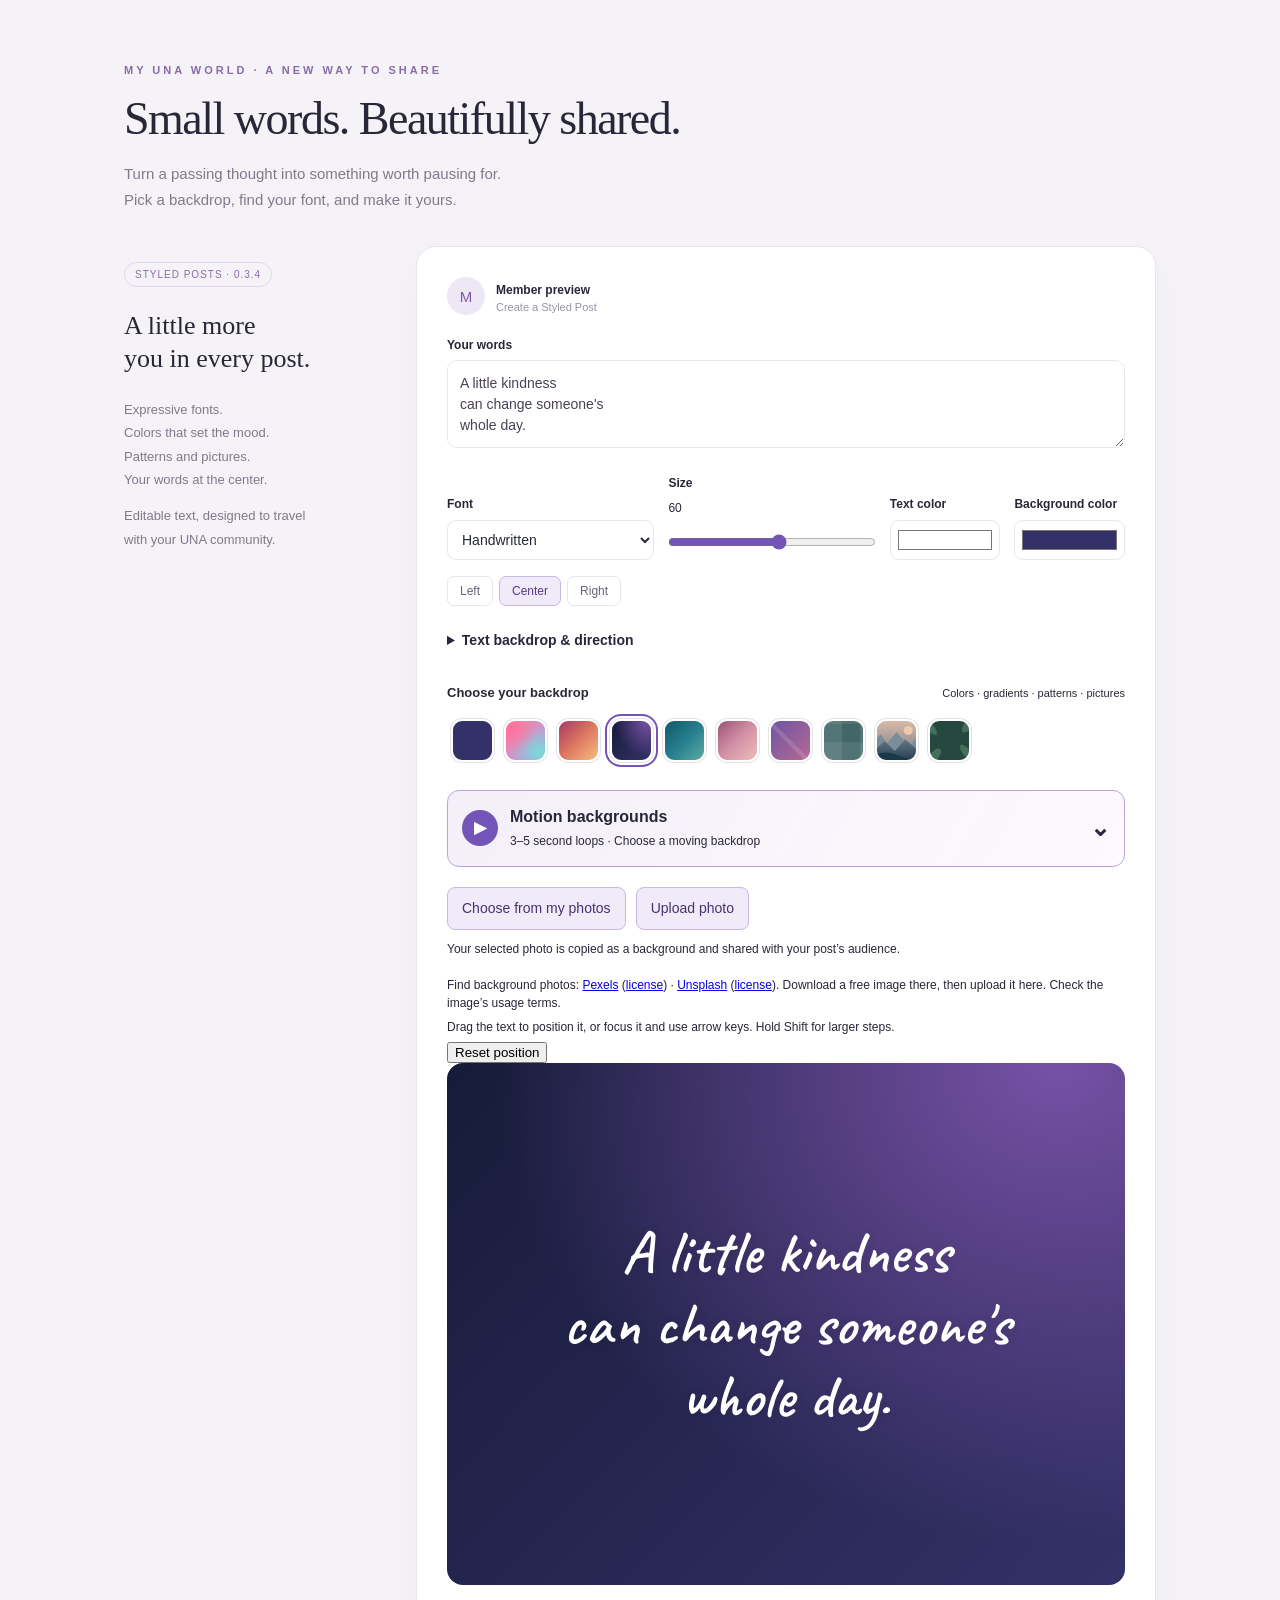
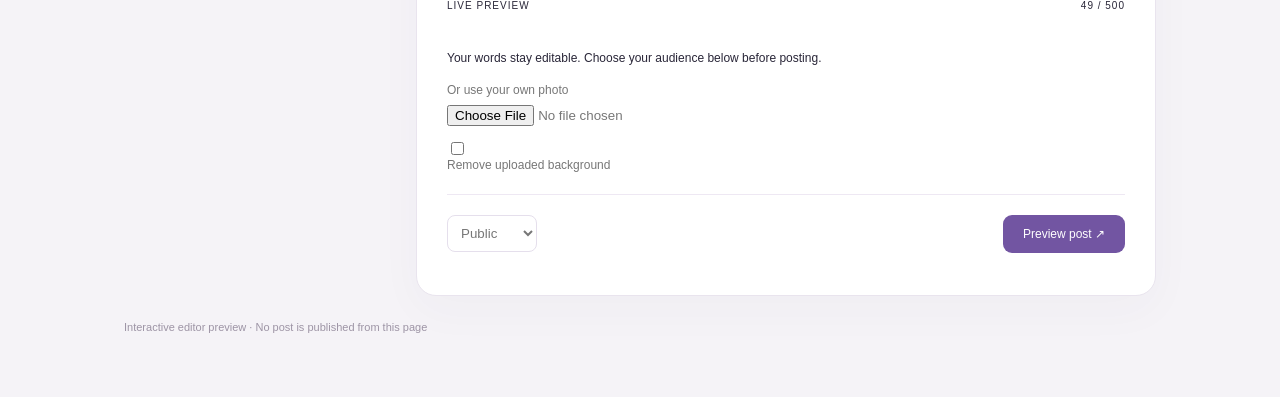
==== commit 08d696fb: "feat: add responsive draggable text and native 0.3.4 updater" ====
--- a/preview/index.html
+++ b/preview/index.html
@@ -1,7 +1,7 @@
 <!doctype html><html lang="en"><head><meta charset="utf-8"><meta name="viewport" content="width=device-width,initial-scale=1"><title>My UNA Styled Posts — Editor preview</title><link rel="stylesheet" href="../modules/newton/my_una_styled_posts/template/css/card.css"><link rel="stylesheet" href="../modules/newton/my_una_styled_posts/template/css/composer.css"><style>
 *{box-sizing:border-box}body{margin:0;background:#f5f3f7;color:#292638;font-family:Arial,sans-serif}.shell{max-width:1080px;margin:64px auto;padding:0 24px}.eyebrow{color:#8a6ca8;font-size:11px;letter-spacing:3px;font-weight:bold}h1{font-family:Georgia,serif;font-size:46px;letter-spacing:-1.5px;font-weight:400;margin:16px 0}.intro{color:#81798b;line-height:1.7;max-width:500px;font-size:15px;margin-bottom:34px}.workspace{display:grid;grid-template-columns:250px minmax(0,1fr);gap:42px}.note{padding-top:16px}.note h2{font:400 26px/1.3 Georgia,serif}.note p{font-size:13px;line-height:1.8;color:#81798b}.pill{display:inline-block;border:1px solid #e0d8ea;color:#8a6ca8;border-radius:20px;padding:6px 10px;font-size:10px;letter-spacing:1px}.editor{min-width:0;background:white;padding:30px;border-radius:20px;border:1px solid #e9e4ee;box-shadow:0 14px 45px #47305608}.author{display:flex;gap:11px;align-items:center;margin-bottom:20px}.avatar{width:38px;height:38px;border-radius:50%;background:#eee7f5;color:#8159a8;display:grid;place-items:center;font-size:15px}.author strong{font-size:12px}.author small{display:block;color:#9993a2;font-size:11px;margin-top:3px}.words{width:100%;resize:vertical;min-height:88px;border:1px solid #e7e6ed;border-radius:10px;padding:12px;font:14px/1.5 Arial;margin:7px 0 22px;color:#494154}.field-label{font-size:12px;font-weight:bold}.upload{display:block;font-size:12px;margin-top:16px;color:#777}.upload input{display:block;margin-top:8px;max-width:100%}.actions{display:flex;justify-content:space-between;align-items:center;border-top:1px solid #eee8f3;margin-top:22px;padding-top:20px}.actions select{padding:9px;border:1px solid #e5dfec;border-radius:8px;color:#777;background:white}.actions button{background:#7255a2;color:white;border:0;border-radius:9px;padding:12px 20px;font-size:12px}.preview-banner{font-size:11px;color:#9d94a5;margin:25px 0}.demo-message{font-size:12px;color:#7255a2}@media(max-width:760px){.shell{margin:30px auto}.workspace{grid-template-columns:1fr;gap:12px}.note{display:none}h1{font-size:36px}.editor{padding:18px}.intro{margin-bottom:22px}}
-</style></head><body><main class="shell"><div class="eyebrow">MY UNA WORLD · A NEW WAY TO SHARE</div><h1>Small words. Beautifully shared.</h1><p class="intro">Turn a passing thought into something worth pausing for.<br>Pick a backdrop, find your font, and make it yours.</p><div class="workspace"><aside class="note"><span class="pill">STYLED POSTS · 0.3.2</span><h2>A little more<br>you in every post.</h2><p>Expressive fonts.<br>Colors that set the mood.<br>Patterns and pictures.<br>Your words at the center.</p><p>Editable text, designed to travel<br>with your UNA community.</p></aside><section class="editor"><div class="author"><div class="avatar">M</div><div><strong>Member preview</strong><small>Create a Styled Post</small></div></div><form onsubmit="event.preventDefault();document.querySelector('.demo-message').textContent='Preview only — posting is handled by the installed UNA module.'"><label class="field-label" for="words">Your words</label><textarea class="words" name="text" id="words">A little kindness
+</style></head><body><main class="shell"><div class="eyebrow">MY UNA WORLD · A NEW WAY TO SHARE</div><h1>Small words. Beautifully shared.</h1><p class="intro">Turn a passing thought into something worth pausing for.<br>Pick a backdrop, find your font, and make it yours.</p><div class="workspace"><aside class="note"><span class="pill">STYLED POSTS · 0.3.4</span><h2>A little more<br>you in every post.</h2><p>Expressive fonts.<br>Colors that set the mood.<br>Patterns and pictures.<br>Your words at the center.</p><p>Editable text, designed to travel<br>with your UNA community.</p></aside><section class="editor"><div class="author"><div class="avatar">M</div><div><strong>Member preview</strong><small>Create a Styled Post</small></div></div><form onsubmit="event.preventDefault();document.querySelector('.demo-message').textContent='Preview only — posting is handled by the installed UNA module.'"><label class="field-label" for="words">Your words</label><textarea class="words" name="text" id="words">A little kindness
 can change someone&#039;s
-whole day.</textarea><input type="hidden" name="font_name" value="classic"><input type="hidden" name="font_size" value="48"><input type="hidden" name="text_color" value="#FFFFFF"><input type="hidden" name="text_align" value="center"><input type="hidden" name="background" value="aurora"><input type="hidden" name="background_color" value="#6554C0"><section class="nwsp-composer" aria-label="Style your post"><div class="nwsp-toolbar"><label>Font<select data-control="font_name"><option value="classic">Classic</option><option value="modern">Modern</option><option value="handwritten" selected>Handwritten</option><option value="editorial">Editorial</option><option value="amiri">Amiri · عربي</option><option value="arabic_modern">Arabic Modern · عربي</option><option value="rounded">Friendly</option><option value="book">Book</option><option value="mono">Typewriter</option></select></label><label>Size <output data-size-label>60</output><input type="range" data-control="font_size" min="18" max="96" step="1" value="60"></label><label>Text color<input type="color" data-control="text_color" value="#FFFFFF"></label><label>Background color<input type="color" data-control="background_color" value="#343168"></label></div><div class="nwsp-align" role="group" aria-label="Text alignment"><button type="button" data-align="left" aria-label="Align Left" aria-pressed="false">Left</button><button type="button" data-align="center" aria-label="Align Center" aria-pressed="true">Center</button><button type="button" data-align="right" aria-label="Align Right" aria-pressed="false">Right</button></div><details class="nwsp-readability"><summary>Text backdrop &amp; direction</summary><div class="nwsp-adjust-grid"><label>Text backdrop<select data-control="text_backdrop"><option value="none" selected>None</option><option value="box">Box</option></select></label><label>Backdrop color<input type="color" data-control="backdrop_color" value="#000000"></label><label>Opacity <output data-output="backdrop_opacity">65%</output><input type="range" data-control="backdrop_opacity" min="0" max="100" value="65" data-unit="%"></label><label>Padding <output data-output="backdrop_padding">12px</output><input type="range" data-control="backdrop_padding" min="0" max="32" value="12" data-unit="px"></label><label>Text direction<select data-control="text_direction"><option value="auto" selected>Automatic</option><option value="ltr">Left to right</option><option value="rtl">Right to left</option></select></label></div></details><div class="nwsp-background-heading"><strong>Choose your backdrop</strong><span>Colors · gradients · patterns · pictures</span></div><div class="nwsp-swatches" role="group" aria-label="Backgrounds"><button type="button" class="nwsp-swatch" data-background="solid" aria-label="Solid color" aria-pressed="false" title="Solid color" style="background-color:#343168;background-image:none"></button><button type="button" class="nwsp-swatch" data-background="aurora" aria-label="Aurora" aria-pressed="false" title="Aurora" style="background-color:#6554C0;background-image:radial-gradient(at 10% 20%,#ff709c 0,transparent 55%),radial-gradient(at 85% 80%,#79dbda 0,transparent 60%),linear-gradient(135deg,#fa8b9c,#ad9af2)"></button><button type="button" class="nwsp-swatch" data-background="sunset" aria-label="Golden hour" aria-pressed="false" title="Golden hour" style="background-color:#6554C0;background-image:linear-gradient(135deg,#a43966,#de7760 50%,#f4be81)"></button><button type="button" class="nwsp-swatch" data-background="midnight" aria-label="Midnight" aria-pressed="true" title="Midnight" style="background-color:#6554C0;background-image:radial-gradient(at 90% 0%,#7751a6,transparent 65%),linear-gradient(135deg,#171b39,#343168)"></button><button type="button" class="nwsp-swatch" data-background="ocean" aria-label="Ocean" aria-pressed="false" title="Ocean" style="background-color:#6554C0;background-image:linear-gradient(135deg,#145965,#257d8e 50%,#5eaaa1)"></button><button type="button" class="nwsp-swatch" data-background="rose" aria-label="Rose" aria-pressed="false" title="Rose" style="background-color:#6554C0;background-image:linear-gradient(135deg,#9d5275,#d290a5,#efbdba)"></button><button type="button" class="nwsp-swatch" data-background="confetti" aria-label="Confetti" aria-pressed="false" title="Confetti" style="background-color:#6554C0;background-image:repeating-linear-gradient(45deg,transparent 0 24px,#ffffff20 24px 28px),linear-gradient(135deg,#6e54a1,#b66997)"></button><button type="button" class="nwsp-swatch" data-background="gingham" aria-label="Gingham" aria-pressed="false" title="Gingham" style="background-color:#6554C0;background-image:repeating-linear-gradient(0deg,#ffffff14 0 18px,transparent 18px 36px),repeating-linear-gradient(90deg,#ffffff18 0 18px,transparent 18px 36px),linear-gradient(#416768,#416768)"></button><button type="button" class="nwsp-swatch" data-background="mountains" aria-label="Quiet mountains" aria-pressed="false" title="Quiet mountains" style="background-color:#6554C0;background-image:none;background-image:url(../modules/newton/my_una_styled_posts/template/images/backgrounds/mountains.svg)"></button><button type="button" class="nwsp-swatch" data-background="botanical" aria-label="Botanical" aria-pressed="false" title="Botanical" style="background-color:#6554C0;background-image:none;background-image:url(../modules/newton/my_una_styled_posts/template/images/backgrounds/botanical.svg)"></button></div><details class="nwsp-motion-choices"><summary><span class="nwsp-motion-icon" aria-hidden="true">▶</span><span class="nwsp-motion-heading">Motion backgrounds<span class="nwsp-motion-subtitle">3–5 second loops · Choose a moving backdrop</span></span><span class="nwsp-motion-chevron" aria-hidden="true">⌄</span></summary><p class="nwsp-help">Original illustrated loops · silent and made for your words.</p><div class="nwsp-motion-grid" role="group" aria-label="Motion backgrounds"><button type="button" class="nwsp-motion-choice" data-background="motion_tides" aria-label="Moving tides" aria-pressed="false"><span class="nwsp-motion-thumb" style="background-color:#6554C0;background-image:linear-gradient(135deg,#145965,#257d8e);background-image:url(../modules/newton/my_una_styled_posts/template/motion/tides.jpg)" aria-hidden="true"><span>▶</span></span><span class="nwsp-motion-label">Moving tides</span></button><button type="button" class="nwsp-motion-choice" data-background="motion_glow" aria-label="Soft glow" aria-pressed="false"><span class="nwsp-motion-thumb" style="background-color:#6554C0;background-image:linear-gradient(135deg,#56385b,#9d5275);background-image:url(../modules/newton/my_una_styled_posts/template/motion/glow.jpg)" aria-hidden="true"><span>▶</span></span><span class="nwsp-motion-label">Soft glow</span></button><button type="button" class="nwsp-motion-choice" data-background="motion_gradients" aria-label="Flowing gradients" aria-pressed="false"><span class="nwsp-motion-thumb" style="background-color:#6554C0;background-image:linear-gradient(#49346e,#49346e);background-image:url(../modules/newton/my_una_styled_posts/template/motion/gradients.jpg)" aria-hidden="true"><span>▶</span></span><span class="nwsp-motion-label">Flowing gradients</span></button><button type="button" class="nwsp-motion-choice" data-background="motion_waves" aria-label="Ocean waves" aria-pressed="false"><span class="nwsp-motion-thumb" style="background-color:#6554C0;background-image:linear-gradient(#15455a,#15455a);background-image:url(../modules/newton/my_una_styled_posts/template/motion/waves.jpg)" aria-hidden="true"><span>▶</span></span><span class="nwsp-motion-label">Ocean waves</span></button><button type="button" class="nwsp-motion-choice" data-background="motion_clouds" aria-label="Drifting clouds" aria-pressed="false"><span class="nwsp-motion-thumb" style="background-color:#6554C0;background-image:linear-gradient(#3d5578,#3d5578);background-image:url(../modules/newton/my_una_styled_posts/template/motion/clouds.jpg)" aria-hidden="true"><span>▶</span></span><span class="nwsp-motion-label">Drifting clouds</span></button><button type="button" class="nwsp-motion-choice" data-background="motion_rain" aria-label="Rain" aria-pressed="false"><span class="nwsp-motion-thumb" style="background-color:#6554C0;background-image:linear-gradient(#1d2c40,#1d2c40);background-image:url(../modules/newton/my_una_styled_posts/template/motion/rain.jpg)" aria-hidden="true"><span>▶</span></span><span class="nwsp-motion-label">Rain</span></button><button type="button" class="nwsp-motion-choice" data-background="motion_snow" aria-label="Snowfall" aria-pressed="false"><span class="nwsp-motion-thumb" style="background-color:#6554C0;background-image:linear-gradient(#293b5c,#293b5c);background-image:url(../modules/newton/my_una_styled_posts/template/motion/snow.jpg)" aria-hidden="true"><span>▶</span></span><span class="nwsp-motion-label">Snowfall</span></button><button type="button" class="nwsp-motion-choice" data-background="motion_particles" aria-label="Floating particles" aria-pressed="false"><span class="nwsp-motion-thumb" style="background-color:#6554C0;background-image:linear-gradient(#342b60,#342b60);background-image:url(../modules/newton/my_una_styled_posts/template/motion/particles.jpg)" aria-hidden="true"><span>▶</span></span><span class="nwsp-motion-label">Floating particles</span></button><button type="button" class="nwsp-motion-choice" data-background="motion_bokeh" aria-label="Bokeh lights" aria-pressed="false"><span class="nwsp-motion-thumb" style="background-color:#6554C0;background-image:linear-gradient(#51304e,#51304e);background-image:url(../modules/newton/my_una_styled_posts/template/motion/bokeh.jpg)" aria-hidden="true"><span>▶</span></span><span class="nwsp-motion-label">Bokeh lights</span></button><button type="button" class="nwsp-motion-choice" data-background="motion_northern" aria-label="Northern lights" aria-pressed="false"><span class="nwsp-motion-thumb" style="background-color:#6554C0;background-image:linear-gradient(#16394d,#16394d);background-image:url(../modules/newton/my_una_styled_posts/template/motion/northern.jpg)" aria-hidden="true"><span>▶</span></span><span class="nwsp-motion-label">Northern lights</span></button><button type="button" class="nwsp-motion-choice" data-background="motion_ripples" aria-label="Rippling water" aria-pressed="false"><span class="nwsp-motion-thumb" style="background-color:#6554C0;background-image:linear-gradient(#16515a,#16515a);background-image:url(../modules/newton/my_una_styled_posts/template/motion/ripples.jpg)" aria-hidden="true"><span>▶</span></span><span class="nwsp-motion-label">Rippling water</span></button><button type="button" class="nwsp-motion-choice" data-background="motion_smoke" aria-label="Soft smoke" aria-pressed="false"><span class="nwsp-motion-thumb" style="background-color:#6554C0;background-image:linear-gradient(#3d3053,#3d3053);background-image:url(../modules/newton/my_una_styled_posts/template/motion/smoke.jpg)" aria-hidden="true"><span>▶</span></span><span class="nwsp-motion-label">Soft smoke</span></button><button type="button" class="nwsp-motion-choice" data-background="motion_stars" aria-label="Shimmering stars" aria-pressed="false"><span class="nwsp-motion-thumb" style="background-color:#6554C0;background-image:linear-gradient(#17213c,#17213c);background-image:url(../modules/newton/my_una_styled_posts/template/motion/stars.jpg)" aria-hidden="true"><span>▶</span></span><span class="nwsp-motion-label">Shimmering stars</span></button><button type="button" class="nwsp-motion-choice" data-background="motion_ribbons" aria-label="Abstract ribbons" aria-pressed="false"><span class="nwsp-motion-thumb" style="background-color:#6554C0;background-image:linear-gradient(#522c60,#522c60);background-image:url(../modules/newton/my_una_styled_posts/template/motion/ribbons.jpg)" aria-hidden="true"><span>▶</span></span><span class="nwsp-motion-label">Abstract ribbons</span></button></div><button type="button" data-upload-motion>Upload video or GIF</button><p class="nwsp-help">MP4, WebM, MOV or animated GIF · 3–5 seconds · up to 8 MiB · 1280 pixels per side. Played without sound.</p></details><div class="nwsp-photo-actions"><button type="button" data-choose-photos>Choose from my photos</button><button type="button" data-upload-photo>Upload photo</button><input type="hidden" name="background_photo" value="0"></div><p class="nwsp-help">Your selected photo is copied as a background and shared with your post’s audience.</p><dialog class="nwsp-photo-dialog" aria-label="Choose from my photos"><div class="nwsp-photo-heading"><strong>Choose from my photos</strong><button type="button" data-close-photos aria-label="Close photo picker">Close</button></div><p data-photo-status role="status" aria-live="polite"></p><div class="nwsp-photo-grid"></div><button type="button" data-more-photos hidden>Load more photos</button></dialog><p class="nwsp-help">Find background photos: <a href="https://www.pexels.com/" target="_blank" rel="noopener noreferrer">Pexels</a> (<a href="https://www.pexels.com/license/" target="_blank" rel="noopener noreferrer">license</a>) · <a href="https://unsplash.com/" target="_blank" rel="noopener noreferrer">Unsplash</a> (<a href="https://unsplash.com/license" target="_blank" rel="noopener noreferrer">license</a>). Download a free image there, then upload it here. Check the image’s usage terms.</p><details class="nwsp-image-adjust" hidden><summary>Adjust image</summary><div class="nwsp-adjust-grid"><label>Horizontal position <output data-output="image_x">50%</output><input type="range" data-control="image_x" min="0" max="100" value="50" data-unit="%"></label><label>Vertical position <output data-output="image_y">50%</output><input type="range" data-control="image_y" min="0" max="100" value="50" data-unit="%"></label><label>Image zoom <output data-output="image_zoom">100%</output><input type="range" data-control="image_zoom" min="100" max="250" value="100" data-unit="%"></label></div><button type="button" data-reset-image>Reset image</button><p class="nwsp-help">Zoom and position the image to crop it. Your original stays unchanged.</p></details><div class="nwsp-preview"><article class="nwsp-card" data-font-size="60" style="--nwsp-size:60px;color:#FFFFFF;text-align:center;font-family:NW Caveat, cursive;background-color:#343168;background-image:radial-gradient(at 90% 0%,#7751a6,transparent 65%),linear-gradient(135deg,#171b39,#343168);--nwsp-backdrop:transparent;--nwsp-backdrop-padding:0px;--nwsp-image-x:50%;--nwsp-image-y:50%;--nwsp-image-zoom:1;"><div class="nwsp-text" dir="auto"><span class="nwsp-text-content">A little kindness
+whole day.</textarea><input type="hidden" name="font_name" value="classic"><input type="hidden" name="font_size" value="48"><input type="hidden" name="text_color" value="#FFFFFF"><input type="hidden" name="text_align" value="center"><input type="hidden" name="background" value="aurora"><input type="hidden" name="background_color" value="#6554C0"><section class="nwsp-composer" aria-label="Style your post"><div class="nwsp-toolbar"><label>Font<select data-control="font_name"><option value="classic">Classic</option><option value="modern">Modern</option><option value="handwritten" selected>Handwritten</option><option value="editorial">Editorial</option><option value="amiri">Amiri · عربي</option><option value="arabic_modern">Arabic Modern · عربي</option><option value="rounded">Friendly</option><option value="book">Book</option><option value="mono">Typewriter</option></select></label><label>Size <output data-size-label>60</output><input type="range" data-control="font_size" min="18" max="96" step="1" value="60"></label><label>Text color<input type="color" data-control="text_color" value="#FFFFFF"></label><label>Background color<input type="color" data-control="background_color" value="#343168"></label></div><div class="nwsp-align" role="group" aria-label="Text alignment"><button type="button" data-align="left" aria-label="Align Left" aria-pressed="false">Left</button><button type="button" data-align="center" aria-label="Align Center" aria-pressed="true">Center</button><button type="button" data-align="right" aria-label="Align Right" aria-pressed="false">Right</button></div><details class="nwsp-readability"><summary>Text backdrop &amp; direction</summary><div class="nwsp-adjust-grid"><label>Text backdrop<select data-control="text_backdrop"><option value="none" selected>None</option><option value="box">Box</option></select></label><label>Backdrop color<input type="color" data-control="backdrop_color" value="#000000"></label><label>Opacity <output data-output="backdrop_opacity">65%</output><input type="range" data-control="backdrop_opacity" min="0" max="100" value="65" data-unit="%"></label><label>Padding <output data-output="backdrop_padding">12px</output><input type="range" data-control="backdrop_padding" min="0" max="32" value="12" data-unit="px"></label><label>Text direction<select data-control="text_direction"><option value="auto" selected>Automatic</option><option value="ltr">Left to right</option><option value="rtl">Right to left</option></select></label></div></details><div class="nwsp-background-heading"><strong>Choose your backdrop</strong><span>Colors · gradients · patterns · pictures</span></div><div class="nwsp-swatches" role="group" aria-label="Backgrounds"><button type="button" class="nwsp-swatch" data-background="solid" aria-label="Solid color" aria-pressed="false" title="Solid color" style="background-color:#343168;background-image:none"></button><button type="button" class="nwsp-swatch" data-background="aurora" aria-label="Aurora" aria-pressed="false" title="Aurora" style="background-color:#6554C0;background-image:radial-gradient(at 10% 20%,#ff709c 0,transparent 55%),radial-gradient(at 85% 80%,#79dbda 0,transparent 60%),linear-gradient(135deg,#fa8b9c,#ad9af2)"></button><button type="button" class="nwsp-swatch" data-background="sunset" aria-label="Golden hour" aria-pressed="false" title="Golden hour" style="background-color:#6554C0;background-image:linear-gradient(135deg,#a43966,#de7760 50%,#f4be81)"></button><button type="button" class="nwsp-swatch" data-background="midnight" aria-label="Midnight" aria-pressed="true" title="Midnight" style="background-color:#6554C0;background-image:radial-gradient(at 90% 0%,#7751a6,transparent 65%),linear-gradient(135deg,#171b39,#343168)"></button><button type="button" class="nwsp-swatch" data-background="ocean" aria-label="Ocean" aria-pressed="false" title="Ocean" style="background-color:#6554C0;background-image:linear-gradient(135deg,#145965,#257d8e 50%,#5eaaa1)"></button><button type="button" class="nwsp-swatch" data-background="rose" aria-label="Rose" aria-pressed="false" title="Rose" style="background-color:#6554C0;background-image:linear-gradient(135deg,#9d5275,#d290a5,#efbdba)"></button><button type="button" class="nwsp-swatch" data-background="confetti" aria-label="Confetti" aria-pressed="false" title="Confetti" style="background-color:#6554C0;background-image:repeating-linear-gradient(45deg,transparent 0 24px,#ffffff20 24px 28px),linear-gradient(135deg,#6e54a1,#b66997)"></button><button type="button" class="nwsp-swatch" data-background="gingham" aria-label="Gingham" aria-pressed="false" title="Gingham" style="background-color:#6554C0;background-image:repeating-linear-gradient(0deg,#ffffff14 0 18px,transparent 18px 36px),repeating-linear-gradient(90deg,#ffffff18 0 18px,transparent 18px 36px),linear-gradient(#416768,#416768)"></button><button type="button" class="nwsp-swatch" data-background="mountains" aria-label="Quiet mountains" aria-pressed="false" title="Quiet mountains" style="background-color:#6554C0;background-image:none;background-image:url(../modules/newton/my_una_styled_posts/template/images/backgrounds/mountains.svg)"></button><button type="button" class="nwsp-swatch" data-background="botanical" aria-label="Botanical" aria-pressed="false" title="Botanical" style="background-color:#6554C0;background-image:none;background-image:url(../modules/newton/my_una_styled_posts/template/images/backgrounds/botanical.svg)"></button></div><details class="nwsp-motion-choices"><summary><span class="nwsp-motion-icon" aria-hidden="true">▶</span><span class="nwsp-motion-heading">Motion backgrounds<span class="nwsp-motion-subtitle">3–5 second loops · Choose a moving backdrop</span></span><span class="nwsp-motion-chevron" aria-hidden="true">⌄</span></summary><p class="nwsp-help">Original illustrated loops · silent and made for your words.</p><div class="nwsp-motion-grid" role="group" aria-label="Motion backgrounds"><button type="button" class="nwsp-motion-choice" data-background="motion_tides" aria-label="Moving tides" aria-pressed="false"><span class="nwsp-motion-thumb" style="background-color:#6554C0;background-image:linear-gradient(135deg,#145965,#257d8e);background-image:url(../modules/newton/my_una_styled_posts/template/motion/tides.jpg)" aria-hidden="true"><span>▶</span></span><span class="nwsp-motion-label">Moving tides</span></button><button type="button" class="nwsp-motion-choice" data-background="motion_glow" aria-label="Soft glow" aria-pressed="false"><span class="nwsp-motion-thumb" style="background-color:#6554C0;background-image:linear-gradient(135deg,#56385b,#9d5275);background-image:url(../modules/newton/my_una_styled_posts/template/motion/glow.jpg)" aria-hidden="true"><span>▶</span></span><span class="nwsp-motion-label">Soft glow</span></button><button type="button" class="nwsp-motion-choice" data-background="motion_gradients" aria-label="Flowing gradients" aria-pressed="false"><span class="nwsp-motion-thumb" style="background-color:#6554C0;background-image:linear-gradient(#49346e,#49346e);background-image:url(../modules/newton/my_una_styled_posts/template/motion/gradients.jpg)" aria-hidden="true"><span>▶</span></span><span class="nwsp-motion-label">Flowing gradients</span></button><button type="button" class="nwsp-motion-choice" data-background="motion_waves" aria-label="Ocean waves" aria-pressed="false"><span class="nwsp-motion-thumb" style="background-color:#6554C0;background-image:linear-gradient(#15455a,#15455a);background-image:url(../modules/newton/my_una_styled_posts/template/motion/waves.jpg)" aria-hidden="true"><span>▶</span></span><span class="nwsp-motion-label">Ocean waves</span></button><button type="button" class="nwsp-motion-choice" data-background="motion_clouds" aria-label="Drifting clouds" aria-pressed="false"><span class="nwsp-motion-thumb" style="background-color:#6554C0;background-image:linear-gradient(#3d5578,#3d5578);background-image:url(../modules/newton/my_una_styled_posts/template/motion/clouds.jpg)" aria-hidden="true"><span>▶</span></span><span class="nwsp-motion-label">Drifting clouds</span></button><button type="button" class="nwsp-motion-choice" data-background="motion_rain" aria-label="Rain" aria-pressed="false"><span class="nwsp-motion-thumb" style="background-color:#6554C0;background-image:linear-gradient(#1d2c40,#1d2c40);background-image:url(../modules/newton/my_una_styled_posts/template/motion/rain.jpg)" aria-hidden="true"><span>▶</span></span><span class="nwsp-motion-label">Rain</span></button><button type="button" class="nwsp-motion-choice" data-background="motion_snow" aria-label="Snowfall" aria-pressed="false"><span class="nwsp-motion-thumb" style="background-color:#6554C0;background-image:linear-gradient(#293b5c,#293b5c);background-image:url(../modules/newton/my_una_styled_posts/template/motion/snow.jpg)" aria-hidden="true"><span>▶</span></span><span class="nwsp-motion-label">Snowfall</span></button><button type="button" class="nwsp-motion-choice" data-background="motion_particles" aria-label="Floating particles" aria-pressed="false"><span class="nwsp-motion-thumb" style="background-color:#6554C0;background-image:linear-gradient(#342b60,#342b60);background-image:url(../modules/newton/my_una_styled_posts/template/motion/particles.jpg)" aria-hidden="true"><span>▶</span></span><span class="nwsp-motion-label">Floating particles</span></button><button type="button" class="nwsp-motion-choice" data-background="motion_bokeh" aria-label="Bokeh lights" aria-pressed="false"><span class="nwsp-motion-thumb" style="background-color:#6554C0;background-image:linear-gradient(#51304e,#51304e);background-image:url(../modules/newton/my_una_styled_posts/template/motion/bokeh.jpg)" aria-hidden="true"><span>▶</span></span><span class="nwsp-motion-label">Bokeh lights</span></button><button type="button" class="nwsp-motion-choice" data-background="motion_northern" aria-label="Northern lights" aria-pressed="false"><span class="nwsp-motion-thumb" style="background-color:#6554C0;background-image:linear-gradient(#16394d,#16394d);background-image:url(../modules/newton/my_una_styled_posts/template/motion/northern.jpg)" aria-hidden="true"><span>▶</span></span><span class="nwsp-motion-label">Northern lights</span></button><button type="button" class="nwsp-motion-choice" data-background="motion_ripples" aria-label="Rippling water" aria-pressed="false"><span class="nwsp-motion-thumb" style="background-color:#6554C0;background-image:linear-gradient(#16515a,#16515a);background-image:url(../modules/newton/my_una_styled_posts/template/motion/ripples.jpg)" aria-hidden="true"><span>▶</span></span><span class="nwsp-motion-label">Rippling water</span></button><button type="button" class="nwsp-motion-choice" data-background="motion_smoke" aria-label="Soft smoke" aria-pressed="false"><span class="nwsp-motion-thumb" style="background-color:#6554C0;background-image:linear-gradient(#3d3053,#3d3053);background-image:url(../modules/newton/my_una_styled_posts/template/motion/smoke.jpg)" aria-hidden="true"><span>▶</span></span><span class="nwsp-motion-label">Soft smoke</span></button><button type="button" class="nwsp-motion-choice" data-background="motion_stars" aria-label="Shimmering stars" aria-pressed="false"><span class="nwsp-motion-thumb" style="background-color:#6554C0;background-image:linear-gradient(#17213c,#17213c);background-image:url(../modules/newton/my_una_styled_posts/template/motion/stars.jpg)" aria-hidden="true"><span>▶</span></span><span class="nwsp-motion-label">Shimmering stars</span></button><button type="button" class="nwsp-motion-choice" data-background="motion_ribbons" aria-label="Abstract ribbons" aria-pressed="false"><span class="nwsp-motion-thumb" style="background-color:#6554C0;background-image:linear-gradient(#522c60,#522c60);background-image:url(../modules/newton/my_una_styled_posts/template/motion/ribbons.jpg)" aria-hidden="true"><span>▶</span></span><span class="nwsp-motion-label">Abstract ribbons</span></button></div><button type="button" data-upload-motion>Upload video or GIF</button><p class="nwsp-help">MP4, WebM, MOV or animated GIF · 3–5 seconds · up to 8 MiB · 1280 pixels per side. Played without sound.</p></details><div class="nwsp-photo-actions"><button type="button" data-choose-photos>Choose from my photos</button><button type="button" data-upload-photo>Upload photo</button><input type="hidden" name="background_photo" value="0"></div><p class="nwsp-help">Your selected photo is copied as a background and shared with your post’s audience.</p><dialog class="nwsp-photo-dialog" aria-label="Choose from my photos"><div class="nwsp-photo-heading"><strong>Choose from my photos</strong><button type="button" data-close-photos aria-label="Close photo picker">Close</button></div><p data-photo-status role="status" aria-live="polite"></p><div class="nwsp-photo-grid"></div><button type="button" data-more-photos hidden>Load more photos</button></dialog><p class="nwsp-help">Find background photos: <a href="https://www.pexels.com/" target="_blank" rel="noopener noreferrer">Pexels</a> (<a href="https://www.pexels.com/license/" target="_blank" rel="noopener noreferrer">license</a>) · <a href="https://unsplash.com/" target="_blank" rel="noopener noreferrer">Unsplash</a> (<a href="https://unsplash.com/license" target="_blank" rel="noopener noreferrer">license</a>). Download a free image there, then upload it here. Check the image’s usage terms.</p><details class="nwsp-image-adjust" hidden><summary>Adjust image</summary><div class="nwsp-adjust-grid"><label>Horizontal position <output data-output="image_x">50%</output><input type="range" data-control="image_x" min="0" max="100" value="50" data-unit="%"></label><label>Vertical position <output data-output="image_y">50%</output><input type="range" data-control="image_y" min="0" max="100" value="50" data-unit="%"></label><label>Image zoom <output data-output="image_zoom">100%</output><input type="range" data-control="image_zoom" min="100" max="250" value="100" data-unit="%"></label></div><button type="button" data-reset-image>Reset image</button><p class="nwsp-help">Zoom and position the image to crop it. Your original stays unchanged.</p></details><p class="nwsp-help">Drag the text to position it, or focus it and use arrow keys. Hold Shift for larger steps.</p><button type="button" data-reset-position>Reset position</button><div class="nwsp-preview"><article class="nwsp-card" data-font-size="60" style="--nwsp-size:60px;color:#FFFFFF;text-align:center;font-family:NW Caveat, cursive;background-color:#343168;background-image:radial-gradient(at 90% 0%,#7751a6,transparent 65%),linear-gradient(135deg,#171b39,#343168);--nwsp-backdrop:transparent;--nwsp-backdrop-padding:0px;--nwsp-image-x:50%;--nwsp-image-y:50%;--nwsp-image-zoom:1;"><div class="nwsp-text" dir="auto"><span class="nwsp-text-content">A little kindness
 can change someone&#039;s
 whole day.</span></div></article></div><div class="nwsp-preview-footer"><span>LIVE PREVIEW</span><span data-count>0 / 500</span></div><p class="nwsp-feedback" data-feedback role="status" aria-live="polite"></p><p class="nwsp-help">Your words stay editable. Choose your audience below before posting.</p><script type="application/json" class="nwsp-config">{"available":true,"catalog":{"fonts":{"classic":{"label":"Classic","family":"Georgia, serif","enabled":true},"modern":{"label":"Modern","family":"Arial, sans-serif","enabled":true},"handwritten":{"label":"Handwritten","family":"NW Caveat, cursive","enabled":true},"editorial":{"label":"Editorial","family":"NW Playfair, Georgia, serif","enabled":true},"amiri":{"label":"Amiri · عربي","family":"NW Amiri, serif","enabled":true},"arabic_modern":{"label":"Arabic Modern · عربي","family":"Tahoma, Arial, sans-serif","enabled":true},"rounded":{"label":"Friendly","family":"Trebuchet MS, Arial, sans-serif","enabled":true},"book":{"label":"Book","family":"Palatino Linotype, Book Antiqua, Georgia, serif","enabled":true},"mono":{"label":"Typewriter","family":"Courier New, monospace","enabled":true}},"backgrounds":{"solid":{"label":"Solid color","kind":"color","css":"none","enabled":true},"aurora":{"label":"Aurora","kind":"gradient","css":"radial-gradient(at 10% 20%,#ff709c 0,transparent 55%),radial-gradient(at 85% 80%,#79dbda 0,transparent 60%),linear-gradient(135deg,#fa8b9c,#ad9af2)","enabled":true},"sunset":{"label":"Golden hour","kind":"gradient","css":"linear-gradient(135deg,#a43966,#de7760 50%,#f4be81)","enabled":true},"midnight":{"label":"Midnight","kind":"gradient","css":"radial-gradient(at 90% 0%,#7751a6,transparent 65%),linear-gradient(135deg,#171b39,#343168)","enabled":true},"ocean":{"label":"Ocean","kind":"gradient","css":"linear-gradient(135deg,#145965,#257d8e 50%,#5eaaa1)","enabled":true},"rose":{"label":"Rose","kind":"gradient","css":"linear-gradient(135deg,#9d5275,#d290a5,#efbdba)","enabled":true},"confetti":{"label":"Confetti","kind":"pattern","css":"repeating-linear-gradient(45deg,transparent 0 24px,#ffffff20 24px 28px),linear-gradient(135deg,#6e54a1,#b66997)","enabled":true},"gingham":{"label":"Gingham","kind":"pattern","css":"repeating-linear-gradient(0deg,#ffffff14 0 18px,transparent 18px 36px),repeating-linear-gradient(90deg,#ffffff18 0 18px,transparent 18px 36px),linear-gradient(#416768,#416768)","enabled":true},"mountains":{"label":"Quiet mountains","kind":"picture","file":"mountains.svg","css":"none","enabled":true},"botanical":{"label":"Botanical","kind":"picture","file":"botanical.svg","css":"none","enabled":true},"motion_tides":{"label":"Moving tides","kind":"motion","clip":"tides.mp4","poster":"tides.jpg","css":"linear-gradient(135deg,#145965,#257d8e)","enabled":true},"motion_glow":{"label":"Soft glow","kind":"motion","clip":"glow.mp4","poster":"glow.jpg","css":"linear-gradient(135deg,#56385b,#9d5275)","enabled":true},"motion_gradients":{"label":"Flowing gradients","kind":"motion","clip":"gradients.mp4","poster":"gradients.jpg","css":"linear-gradient(#49346e,#49346e)","enabled":true},"motion_waves":{"label":"Ocean waves","kind":"motion","clip":"waves.mp4","poster":"waves.jpg","css":"linear-gradient(#15455a,#15455a)","enabled":true},"motion_clouds":{"label":"Drifting clouds","kind":"motion","clip":"clouds.mp4","poster":"clouds.jpg","css":"linear-gradient(#3d5578,#3d5578)","enabled":true},"motion_rain":{"label":"Rain","kind":"motion","clip":"rain.mp4","poster":"rain.jpg","css":"linear-gradient(#1d2c40,#1d2c40)","enabled":true},"motion_snow":{"label":"Snowfall","kind":"motion","clip":"snow.mp4","poster":"snow.jpg","css":"linear-gradient(#293b5c,#293b5c)","enabled":true},"motion_particles":{"label":"Floating particles","kind":"motion","clip":"particles.mp4","poster":"particles.jpg","css":"linear-gradient(#342b60,#342b60)","enabled":true},"motion_bokeh":{"label":"Bokeh lights","kind":"motion","clip":"bokeh.mp4","poster":"bokeh.jpg","css":"linear-gradient(#51304e,#51304e)","enabled":true},"motion_northern":{"label":"Northern lights","kind":"motion","clip":"northern.mp4","poster":"northern.jpg","css":"linear-gradient(#16394d,#16394d)","enabled":true},"motion_ripples":{"label":"Rippling water","kind":"motion","clip":"ripples.mp4","poster":"ripples.jpg","css":"linear-gradient(#16515a,#16515a)","enabled":true},"motion_smoke":{"label":"Soft smoke","kind":"motion","clip":"smoke.mp4","poster":"smoke.jpg","css":"linear-gradient(#3d3053,#3d3053)","enabled":true},"motion_stars":{"label":"Shimmering stars","kind":"motion","clip":"stars.mp4","poster":"stars.jpg","css":"linear-gradient(#17213c,#17213c)","enabled":true},"motion_ribbons":{"label":"Abstract ribbons","kind":"motion","clip":"ribbons.mp4","poster":"ribbons.jpg","css":"linear-gradient(#522c60,#522c60)","enabled":true}}},"assetBase":"..\/modules\/newton\/my_una_styled_posts\/template\/","values":{"font_name":"handwritten","font_size":60,"text_color":"#FFFFFF","text_align":"center","background":"midnight","background_color":"#343168","text_backdrop":"none","backdrop_color":"#000000","backdrop_opacity":65,"backdrop_padding":12,"image_x":50,"image_y":50,"image_zoom":100,"text_direction":"auto"},"backgroundUrl":"","photos":{"endpoint":"https:\/\/example.test\/own_photos","motionUploads":true}}</script></section><label class="upload">Or use your own photo<input name="background_upload" type="file" accept="image/jpeg,image/png,image/webp"></label><label class="upload"><input type="checkbox" name="remove_background" value="1"> Remove uploaded background</label><div class="actions"><select aria-label="Audience"><option>Public</option><option>Friends</option><option>Only me</option></select><button type="submit">Preview post ↗</button></div><p class="demo-message" role="status"></p></form></section></div><p class="preview-banner">Interactive editor preview · No post is published from this page</p></main><script src="../modules/newton/my_una_styled_posts/js/composer.js"></script></body></html>
--- a/modules/newton/my_una_styled_posts/template/css/card.css
+++ b/modules/newton/my_una_styled_posts/template/css/card.css
@@ -20,3 +20,9 @@
 
 @font-face{font-family:'NW Amiri';src:url('../fonts/Amiri-Regular.ttf') format('truetype');font-weight:400;font-display:swap}
 .nwsp-text:dir(rtl){line-height:1.5}
+
+/* Custom positions use available travel space, preserving natural card height. */
+.nwsp-card[data-text-position="custom"] .nwsp-text{width:max-content;max-width:100%;transform:translate(var(--nwsp-text-dx,0px),var(--nwsp-text-dy,0px))}
+.nwsp-composer .nwsp-text{cursor:grab;touch-action:none;user-select:none}
+.nwsp-composer .nwsp-text.nwsp-dragging{cursor:grabbing}
+.nwsp-composer .nwsp-text:focus-visible{outline:2px dashed currentColor;outline-offset:4px}
